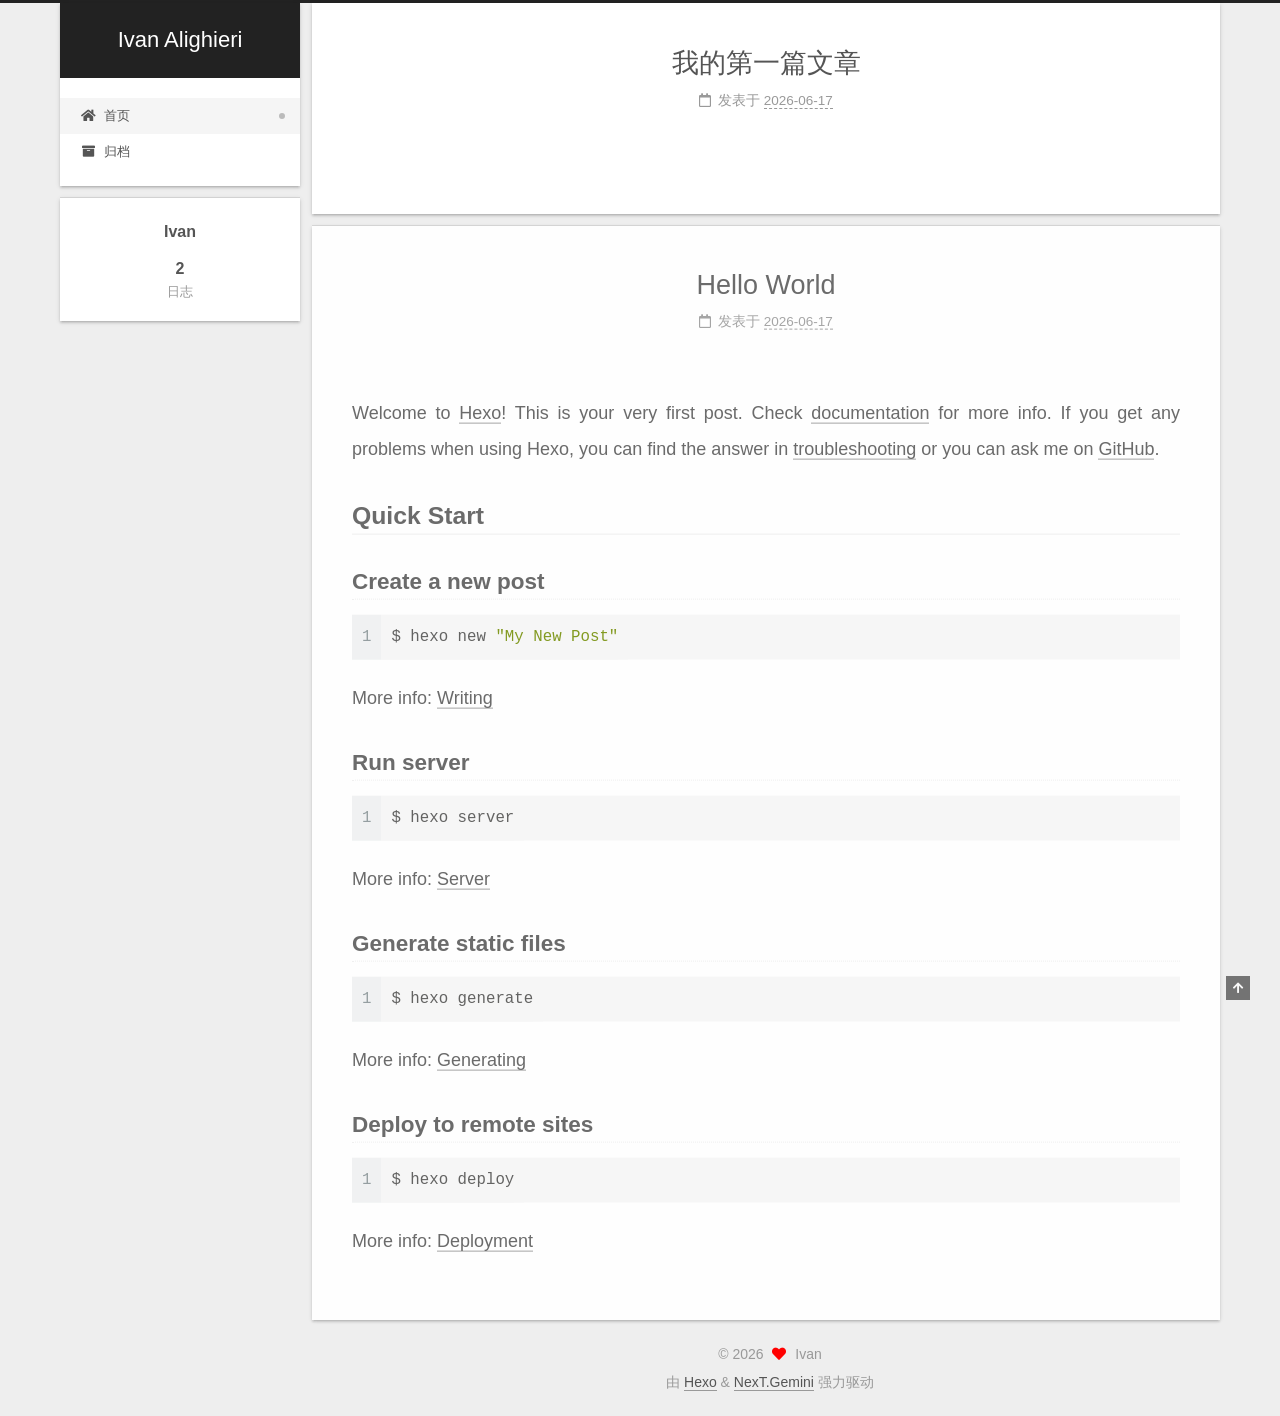
==== index.html @ df22a220 "Site updated: 2026-06-18 10:37:59" ====
<!DOCTYPE html>
<html lang="zh-CN">
<head>
  <meta charset="UTF-8">
<meta name="viewport" content="width=device-width, initial-scale=1, maximum-scale=2">
<meta name="theme-color" content="#222">
<meta name="generator" content="Hexo 7.3.0">
  <link rel="apple-touch-icon" sizes="180x180" href="/images/apple-touch-icon-next.png">
  <link rel="icon" type="image/png" sizes="32x32" href="/images/favicon-32x32-next.png">
  <link rel="icon" type="image/png" sizes="16x16" href="/images/favicon-16x16-next.png">
  <link rel="mask-icon" href="/images/logo.svg" color="#222">

<link rel="stylesheet" href="/css/main.css">


<link rel="stylesheet" href="/lib/font-awesome/css/all.min.css">

<script id="hexo-configurations">
    var NexT = window.NexT || {};
    var CONFIG = {"hostname":"example.com","root":"/","scheme":"Gemini","version":"7.8.0","exturl":false,"sidebar":{"position":"left","display":"post","padding":18,"offset":12,"onmobile":false},"copycode":{"enable":false,"show_result":false,"style":null},"back2top":{"enable":true,"sidebar":false,"scrollpercent":false},"bookmark":{"enable":false,"color":"#222","save":"auto"},"fancybox":false,"mediumzoom":false,"lazyload":false,"pangu":false,"comments":{"style":"tabs","active":null,"storage":true,"lazyload":false,"nav":null},"algolia":{"hits":{"per_page":10},"labels":{"input_placeholder":"Search for Posts","hits_empty":"We didn't find any results for the search: ${query}","hits_stats":"${hits} results found in ${time} ms"}},"localsearch":{"enable":false,"trigger":"auto","top_n_per_article":1,"unescape":false,"preload":false},"motion":{"enable":true,"async":false,"transition":{"post_block":"fadeIn","post_header":"slideDownIn","post_body":"slideDownIn","coll_header":"slideLeftIn","sidebar":"slideUpIn"}}};
  </script>

  <meta property="og:type" content="website">
<meta property="og:title" content="Ivan Alighieri">
<meta property="og:url" content="http://example.com/index.html">
<meta property="og:site_name" content="Ivan Alighieri">
<meta property="og:locale" content="zh_CN">
<meta property="article:author" content="Ivan">
<meta name="twitter:card" content="summary">

<link rel="canonical" href="http://example.com/">


<script id="page-configurations">
  // https://hexo.io/docs/variables.html
  CONFIG.page = {
    sidebar: "",
    isHome : true,
    isPost : false,
    lang   : 'zh-CN'
  };
</script>

  <title>Ivan Alighieri</title>
  






  <noscript>
  <style>
  .use-motion .brand,
  .use-motion .menu-item,
  .sidebar-inner,
  .use-motion .post-block,
  .use-motion .pagination,
  .use-motion .comments,
  .use-motion .post-header,
  .use-motion .post-body,
  .use-motion .collection-header { opacity: initial; }

  .use-motion .site-title,
  .use-motion .site-subtitle {
    opacity: initial;
    top: initial;
  }

  .use-motion .logo-line-before i { left: initial; }
  .use-motion .logo-line-after i { right: initial; }
  </style>
</noscript>

</head>

<body itemscope itemtype="http://schema.org/WebPage">
  <div class="container use-motion">
    <div class="headband"></div>

    <header class="header" itemscope itemtype="http://schema.org/WPHeader">
      <div class="header-inner"><div class="site-brand-container">
  <div class="site-nav-toggle">
    <div class="toggle" aria-label="切换导航栏">
      <span class="toggle-line toggle-line-first"></span>
      <span class="toggle-line toggle-line-middle"></span>
      <span class="toggle-line toggle-line-last"></span>
    </div>
  </div>

  <div class="site-meta">

    <a href="/" class="brand" rel="start">
      <span class="logo-line-before"><i></i></span>
      <h1 class="site-title">Ivan Alighieri</h1>
      <span class="logo-line-after"><i></i></span>
    </a>
  </div>

  <div class="site-nav-right">
    <div class="toggle popup-trigger">
    </div>
  </div>
</div>




<nav class="site-nav">
  <ul id="menu" class="main-menu menu">
        <li class="menu-item menu-item-home">

    <a href="/" rel="section"><i class="fa fa-home fa-fw"></i>首页</a>

  </li>
        <li class="menu-item menu-item-archives">

    <a href="/archives/" rel="section"><i class="fa fa-archive fa-fw"></i>归档</a>

  </li>
  </ul>
</nav>




</div>
    </header>

    
  <div class="back-to-top">
    <i class="fa fa-arrow-up"></i>
    <span>0%</span>
  </div>


    <main class="main">
      <div class="main-inner">
        <div class="content-wrap">
          

          <div class="content index posts-expand">
            
      
  
  
  <article itemscope itemtype="http://schema.org/Article" class="post-block" lang="zh-CN">
    <link itemprop="mainEntityOfPage" href="http://example.com/2026/06/17/%E6%88%91%E7%9A%84%E7%AC%AC%E4%B8%80%E7%AF%87%E6%96%87%E7%AB%A0/">

    <span hidden itemprop="author" itemscope itemtype="http://schema.org/Person">
      <meta itemprop="image" content="/images/avatar.gif">
      <meta itemprop="name" content="Ivan">
      <meta itemprop="description" content="">
    </span>

    <span hidden itemprop="publisher" itemscope itemtype="http://schema.org/Organization">
      <meta itemprop="name" content="Ivan Alighieri">
    </span>
      <header class="post-header">
        <h2 class="post-title" itemprop="name headline">
          
            <a href="/2026/06/17/%E6%88%91%E7%9A%84%E7%AC%AC%E4%B8%80%E7%AF%87%E6%96%87%E7%AB%A0/" class="post-title-link" itemprop="url">我的第一篇文章</a>
        </h2>

        <div class="post-meta">
            <span class="post-meta-item">
              <span class="post-meta-item-icon">
                <i class="far fa-calendar"></i>
              </span>
              <span class="post-meta-item-text">发表于</span>

              <time title="创建时间：2026-06-17 11:41:03" itemprop="dateCreated datePublished" datetime="2026-06-17T11:41:03+08:00">2026-06-17</time>
            </span>

          

        </div>
      </header>

    
    
    
    <div class="post-body" itemprop="articleBody">

      
          
      
    </div>

    
    
    
      <footer class="post-footer">
        <div class="post-eof"></div>
      </footer>
  </article>
  
  
  

      
  
  
  <article itemscope itemtype="http://schema.org/Article" class="post-block" lang="zh-CN">
    <link itemprop="mainEntityOfPage" href="http://example.com/2026/06/17/hello-world/">

    <span hidden itemprop="author" itemscope itemtype="http://schema.org/Person">
      <meta itemprop="image" content="/images/avatar.gif">
      <meta itemprop="name" content="Ivan">
      <meta itemprop="description" content="">
    </span>

    <span hidden itemprop="publisher" itemscope itemtype="http://schema.org/Organization">
      <meta itemprop="name" content="Ivan Alighieri">
    </span>
      <header class="post-header">
        <h2 class="post-title" itemprop="name headline">
          
            <a href="/2026/06/17/hello-world/" class="post-title-link" itemprop="url">Hello World</a>
        </h2>

        <div class="post-meta">
            <span class="post-meta-item">
              <span class="post-meta-item-icon">
                <i class="far fa-calendar"></i>
              </span>
              <span class="post-meta-item-text">发表于</span>
              

              <time title="创建时间：2026-06-17 11:32:36 / 修改时间：11:18:34" itemprop="dateCreated datePublished" datetime="2026-06-17T11:32:36+08:00">2026-06-17</time>
            </span>

          

        </div>
      </header>

    
    
    
    <div class="post-body" itemprop="articleBody">

      
          <p>Welcome to <a target="_blank" rel="noopener" href="https://hexo.io/">Hexo</a>! This is your very first post. Check <a target="_blank" rel="noopener" href="https://hexo.io/docs/">documentation</a> for more info. If you get any problems when using Hexo, you can find the answer in <a target="_blank" rel="noopener" href="https://hexo.io/docs/troubleshooting.html">troubleshooting</a> or you can ask me on <a target="_blank" rel="noopener" href="https://github.com/hexojs/hexo/issues">GitHub</a>.</p>
<h2 id="Quick-Start"><a href="#Quick-Start" class="headerlink" title="Quick Start"></a>Quick Start</h2><h3 id="Create-a-new-post"><a href="#Create-a-new-post" class="headerlink" title="Create a new post"></a>Create a new post</h3><figure class="highlight bash"><table><tr><td class="gutter"><pre><span class="line">1</span><br></pre></td><td class="code"><pre><span class="line">$ hexo new <span class="string">&quot;My New Post&quot;</span></span><br></pre></td></tr></table></figure>

<p>More info: <a target="_blank" rel="noopener" href="https://hexo.io/docs/writing.html">Writing</a></p>
<h3 id="Run-server"><a href="#Run-server" class="headerlink" title="Run server"></a>Run server</h3><figure class="highlight bash"><table><tr><td class="gutter"><pre><span class="line">1</span><br></pre></td><td class="code"><pre><span class="line">$ hexo server</span><br></pre></td></tr></table></figure>

<p>More info: <a target="_blank" rel="noopener" href="https://hexo.io/docs/server.html">Server</a></p>
<h3 id="Generate-static-files"><a href="#Generate-static-files" class="headerlink" title="Generate static files"></a>Generate static files</h3><figure class="highlight bash"><table><tr><td class="gutter"><pre><span class="line">1</span><br></pre></td><td class="code"><pre><span class="line">$ hexo generate</span><br></pre></td></tr></table></figure>

<p>More info: <a target="_blank" rel="noopener" href="https://hexo.io/docs/generating.html">Generating</a></p>
<h3 id="Deploy-to-remote-sites"><a href="#Deploy-to-remote-sites" class="headerlink" title="Deploy to remote sites"></a>Deploy to remote sites</h3><figure class="highlight bash"><table><tr><td class="gutter"><pre><span class="line">1</span><br></pre></td><td class="code"><pre><span class="line">$ hexo deploy</span><br></pre></td></tr></table></figure>

<p>More info: <a target="_blank" rel="noopener" href="https://hexo.io/docs/one-command-deployment.html">Deployment</a></p>

      
    </div>

    
    
    
      <footer class="post-footer">
        <div class="post-eof"></div>
      </footer>
  </article>
  
  
  


  



          </div>
          

<script>
  window.addEventListener('tabs:register', () => {
    let { activeClass } = CONFIG.comments;
    if (CONFIG.comments.storage) {
      activeClass = localStorage.getItem('comments_active') || activeClass;
    }
    if (activeClass) {
      let activeTab = document.querySelector(`a[href="#comment-${activeClass}"]`);
      if (activeTab) {
        activeTab.click();
      }
    }
  });
  if (CONFIG.comments.storage) {
    window.addEventListener('tabs:click', event => {
      if (!event.target.matches('.tabs-comment .tab-content .tab-pane')) return;
      let commentClass = event.target.classList[1];
      localStorage.setItem('comments_active', commentClass);
    });
  }
</script>

        </div>
          
  
  <div class="toggle sidebar-toggle">
    <span class="toggle-line toggle-line-first"></span>
    <span class="toggle-line toggle-line-middle"></span>
    <span class="toggle-line toggle-line-last"></span>
  </div>

  <aside class="sidebar">
    <div class="sidebar-inner">

      <ul class="sidebar-nav motion-element">
        <li class="sidebar-nav-toc">
          文章目录
        </li>
        <li class="sidebar-nav-overview">
          站点概览
        </li>
      </ul>

      <!--noindex-->
      <div class="post-toc-wrap sidebar-panel">
      </div>
      <!--/noindex-->

      <div class="site-overview-wrap sidebar-panel">
        <div class="site-author motion-element" itemprop="author" itemscope itemtype="http://schema.org/Person">
  <p class="site-author-name" itemprop="name">Ivan</p>
  <div class="site-description" itemprop="description"></div>
</div>
<div class="site-state-wrap motion-element">
  <nav class="site-state">
      <div class="site-state-item site-state-posts">
          <a href="/archives/">
        
          <span class="site-state-item-count">2</span>
          <span class="site-state-item-name">日志</span>
        </a>
      </div>
  </nav>
</div>



      </div>

    </div>
  </aside>
  <div id="sidebar-dimmer"></div>


      </div>
    </main>

    <footer class="footer">
      <div class="footer-inner">
        

        

<div class="copyright">
  
  &copy; 
  <span itemprop="copyrightYear">2026</span>
  <span class="with-love">
    <i class="fa fa-heart"></i>
  </span>
  <span class="author" itemprop="copyrightHolder">Ivan</span>
</div>
  <div class="powered-by">由 <a href="https://hexo.io/" class="theme-link" rel="noopener" target="_blank">Hexo</a> & <a href="https://theme-next.org/" class="theme-link" rel="noopener" target="_blank">NexT.Gemini</a> 强力驱动
  </div>

        








      </div>
    </footer>
  </div>

  
  <script src="/lib/anime.min.js"></script>
  <script src="/lib/velocity/velocity.min.js"></script>
  <script src="/lib/velocity/velocity.ui.min.js"></script>

<script src="/js/utils.js"></script>

<script src="/js/motion.js"></script>


<script src="/js/schemes/pisces.js"></script>


<script src="/js/next-boot.js"></script>




  















  

  

</body>
</html>
---- css/main.css ----
:root {
  --body-bg-color: #eee;
  --content-bg-color: #fff;
  --card-bg-color: #f5f5f5;
  --text-color: #555;
  --blockquote-color: #666;
  --link-color: #555;
  --link-hover-color: #222;
  --brand-color: #fff;
  --brand-hover-color: #fff;
  --table-row-odd-bg-color: #f9f9f9;
  --table-row-hover-bg-color: #f5f5f5;
  --menu-item-bg-color: #f5f5f5;
  --btn-default-bg: #fff;
  --btn-default-color: #555;
  --btn-default-border-color: #555;
  --btn-default-hover-bg: #222;
  --btn-default-hover-color: #fff;
  --btn-default-hover-border-color: #222;
}
html {
  line-height: 1.15; /* 1 */
  -webkit-text-size-adjust: 100%; /* 2 */
}
body {
  margin: 0;
}
main {
  display: block;
}
h1 {
  font-size: 2em;
  margin: 0.67em 0;
}
hr {
  box-sizing: content-box; /* 1 */
  height: 0; /* 1 */
  overflow: visible; /* 2 */
}
pre {
  font-family: monospace, monospace; /* 1 */
  font-size: 1em; /* 2 */
}
a {
  background: transparent;
}
abbr[title] {
  border-bottom: none; /* 1 */
  text-decoration: underline; /* 2 */
  text-decoration: underline dotted; /* 2 */
}
b,
strong {
  font-weight: bolder;
}
code,
kbd,
samp {
  font-family: monospace, monospace; /* 1 */
  font-size: 1em; /* 2 */
}
small {
  font-size: 80%;
}
sub,
sup {
  font-size: 75%;
  line-height: 0;
  position: relative;
  vertical-align: baseline;
}
sub {
  bottom: -0.25em;
}
sup {
  top: -0.5em;
}
img {
  border-style: none;
}
button,
input,
optgroup,
select,
textarea {
  font-family: inherit; /* 1 */
  font-size: 100%; /* 1 */
  line-height: 1.15; /* 1 */
  margin: 0; /* 2 */
}
button,
input {
/* 1 */
  overflow: visible;
}
button,
select {
/* 1 */
  text-transform: none;
}
button,
[type='button'],
[type='reset'],
[type='submit'] {
  -webkit-appearance: button;
}
button::-moz-focus-inner,
[type='button']::-moz-focus-inner,
[type='reset']::-moz-focus-inner,
[type='submit']::-moz-focus-inner {
  border-style: none;
  padding: 0;
}
button:-moz-focusring,
[type='button']:-moz-focusring,
[type='reset']:-moz-focusring,
[type='submit']:-moz-focusring {
  outline: 1px dotted ButtonText;
}
fieldset {
  padding: 0.35em 0.75em 0.625em;
}
legend {
  box-sizing: border-box; /* 1 */
  color: inherit; /* 2 */
  display: table; /* 1 */
  max-width: 100%; /* 1 */
  padding: 0; /* 3 */
  white-space: normal; /* 1 */
}
progress {
  vertical-align: baseline;
}
textarea {
  overflow: auto;
}
[type='checkbox'],
[type='radio'] {
  box-sizing: border-box; /* 1 */
  padding: 0; /* 2 */
}
[type='number']::-webkit-inner-spin-button,
[type='number']::-webkit-outer-spin-button {
  height: auto;
}
[type='search'] {
  outline-offset: -2px; /* 2 */
  -webkit-appearance: textfield; /* 1 */
}
[type='search']::-webkit-search-decoration {
  -webkit-appearance: none;
}
::-webkit-file-upload-button {
  font: inherit; /* 2 */
  -webkit-appearance: button; /* 1 */
}
details {
  display: block;
}
summary {
  display: list-item;
}
template {
  display: none;
}
[hidden] {
  display: none;
}
::selection {
  background: #262a30;
  color: #eee;
}
html,
body {
  height: 100%;
}
body {
  background: var(--body-bg-color);
  color: var(--text-color);
  font-family: 'Lato', "PingFang SC", "Microsoft YaHei", sans-serif;
  font-size: 1em;
  line-height: 2;
}
@media (max-width: 991px) {
  body {
    padding-left: 0 !important;
    padding-right: 0 !important;
  }
}
h1,
h2,
h3,
h4,
h5,
h6 {
  font-family: 'Lato', "PingFang SC", "Microsoft YaHei", sans-serif;
  font-weight: bold;
  line-height: 1.5;
  margin: 20px 0 15px;
}
h1 {
  font-size: 1.5em;
}
h2 {
  font-size: 1.375em;
}
h3 {
  font-size: 1.25em;
}
h4 {
  font-size: 1.125em;
}
h5 {
  font-size: 1em;
}
h6 {
  font-size: 0.875em;
}
p {
  margin: 0 0 20px 0;
}
a,
span.exturl {
  border-bottom: 1px solid #999;
  color: var(--link-color);
  outline: 0;
  text-decoration: none;
  overflow-wrap: break-word;
  word-wrap: break-word;
  cursor: pointer;
}
a:hover,
span.exturl:hover {
  border-bottom-color: var(--link-hover-color);
  color: var(--link-hover-color);
}
iframe,
img,
video {
  display: block;
  margin-left: auto;
  margin-right: auto;
  max-width: 100%;
}
hr {
  background-image: repeating-linear-gradient(-45deg, #ddd, #ddd 4px, transparent 4px, transparent 8px);
  border: 0;
  height: 3px;
  margin: 40px 0;
}
blockquote {
  border-left: 4px solid #ddd;
  color: var(--blockquote-color);
  margin: 0;
  padding: 0 15px;
}
blockquote cite::before {
  content: '-';
  padding: 0 5px;
}
dt {
  font-weight: bold;
}
dd {
  margin: 0;
  padding: 0;
}
kbd {
  background-color: #f5f5f5;
  background-image: linear-gradient(#eee, #fff, #eee);
  border: 1px solid #ccc;
  border-radius: 0.2em;
  box-shadow: 0.1em 0.1em 0.2em rgba(0,0,0,0.1);
  color: #555;
  font-family: inherit;
  padding: 0.1em 0.3em;
  white-space: nowrap;
}
.table-container {
  overflow: auto;
}
table {
  border-collapse: collapse;
  border-spacing: 0;
  font-size: 0.875em;
  margin: 0 0 20px 0;
  width: 100%;
}
tbody tr:nth-of-type(odd) {
  background: var(--table-row-odd-bg-color);
}
tbody tr:hover {
  background: var(--table-row-hover-bg-color);
}
caption,
th,
td {
  font-weight: normal;
  padding: 8px;
  vertical-align: middle;
}
th,
td {
  border: 1px solid #ddd;
  border-bottom: 3px solid #ddd;
}
th {
  font-weight: 700;
  padding-bottom: 10px;
}
td {
  border-bottom-width: 1px;
}
.btn {
  background: var(--btn-default-bg);
  border: 2px solid var(--btn-default-border-color);
  border-radius: 2px;
  color: var(--btn-default-color);
  display: inline-block;
  font-size: 0.875em;
  line-height: 2;
  padding: 0 20px;
  text-decoration: none;
  transition-property: background-color;
  transition-delay: 0s;
  transition-duration: 0.2s;
  transition-timing-function: ease-in-out;
}
.btn:hover {
  background: var(--btn-default-hover-bg);
  border-color: var(--btn-default-hover-border-color);
  color: var(--btn-default-hover-color);
}
.btn + .btn {
  margin: 0 0 8px 8px;
}
.btn .fa-fw {
  text-align: left;
  width: 1.285714285714286em;
}
.toggle {
  line-height: 0;
}
.toggle .toggle-line {
  background: #fff;
  display: inline-block;
  height: 2px;
  left: 0;
  position: relative;
  top: 0;
  transition: all 0.4s;
  vertical-align: top;
  width: 100%;
}
.toggle .toggle-line:not(:first-child) {
  margin-top: 3px;
}
.toggle.toggle-arrow .toggle-line-first {
  left: 50%;
  top: 2px;
  transform: rotate(45deg);
  width: 50%;
}
.toggle.toggle-arrow .toggle-line-middle {
  left: 2px;
  width: 90%;
}
.toggle.toggle-arrow .toggle-line-last {
  left: 50%;
  top: -2px;
  transform: rotate(-45deg);
  width: 50%;
}
.toggle.toggle-close .toggle-line-first {
  transform: rotate(-45deg);
  top: 5px;
}
.toggle.toggle-close .toggle-line-middle {
  opacity: 0;
}
.toggle.toggle-close .toggle-line-last {
  transform: rotate(45deg);
  top: -5px;
}
.highlight,
pre {
  background: #f7f7f7;
  color: #4d4d4c;
  line-height: 1.6;
  margin: 0 auto 20px;
}
pre,
code {
  font-family: consolas, Menlo, monospace, "PingFang SC", "Microsoft YaHei";
}
code {
  background: #eee;
  border-radius: 3px;
  color: #555;
  padding: 2px 4px;
  overflow-wrap: break-word;
  word-wrap: break-word;
}
.highlight *::selection {
  background: #d6d6d6;
}
.highlight pre {
  border: 0;
  margin: 0;
  padding: 10px 0;
}
.highlight table {
  border: 0;
  margin: 0;
  width: auto;
}
.highlight td {
  border: 0;
  padding: 0;
}
.highlight figcaption {
  background: #eff2f3;
  color: #4d4d4c;
  display: flex;
  font-size: 0.875em;
  justify-content: space-between;
  line-height: 1.2;
  padding: 0.5em;
}
.highlight figcaption a {
  color: #4d4d4c;
}
.highlight figcaption a:hover {
  border-bottom-color: #4d4d4c;
}
.highlight .gutter {
  -moz-user-select: none;
  -ms-user-select: none;
  -webkit-user-select: none;
  user-select: none;
}
.highlight .gutter pre {
  background: #eff2f3;
  color: #869194;
  padding-left: 10px;
  padding-right: 10px;
  text-align: right;
}
.highlight .code pre {
  background: #f7f7f7;
  padding-left: 10px;
  width: 100%;
}
.gist table {
  width: auto;
}
.gist table td {
  border: 0;
}
pre {
  overflow: auto;
  padding: 10px;
}
pre code {
  background: none;
  color: #4d4d4c;
  font-size: 0.875em;
  padding: 0;
  text-shadow: none;
}
pre .deletion {
  background: #fdd;
}
pre .addition {
  background: #dfd;
}
pre .meta {
  color: #eab700;
  -moz-user-select: none;
  -ms-user-select: none;
  -webkit-user-select: none;
  user-select: none;
}
pre .comment {
  color: #8e908c;
}
pre .variable,
pre .attribute,
pre .tag,
pre .name,
pre .regexp,
pre .ruby .constant,
pre .xml .tag .title,
pre .xml .pi,
pre .xml .doctype,
pre .html .doctype,
pre .css .id,
pre .css .class,
pre .css .pseudo {
  color: #c82829;
}
pre .number,
pre .preprocessor,
pre .built_in,
pre .builtin-name,
pre .literal,
pre .params,
pre .constant,
pre .command {
  color: #f5871f;
}
pre .ruby .class .title,
pre .css .rules .attribute,
pre .string,
pre .symbol,
pre .value,
pre .inheritance,
pre .header,
pre .ruby .symbol,
pre .xml .cdata,
pre .special,
pre .formula {
  color: #718c00;
}
pre .title,
pre .css .hexcolor {
  color: #3e999f;
}
pre .function,
pre .python .decorator,
pre .python .title,
pre .ruby .function .title,
pre .ruby .title .keyword,
pre .perl .sub,
pre .javascript .title,
pre .coffeescript .title {
  color: #4271ae;
}
pre .keyword,
pre .javascript .function {
  color: #8959a8;
}
.blockquote-center {
  border-left: none;
  margin: 40px 0;
  padding: 0;
  position: relative;
  text-align: center;
}
.blockquote-center .fa {
  display: block;
  opacity: 0.6;
  position: absolute;
  width: 100%;
}
.blockquote-center .fa-quote-left {
  border-top: 1px solid #ccc;
  text-align: left;
  top: -20px;
}
.blockquote-center .fa-quote-right {
  border-bottom: 1px solid #ccc;
  text-align: right;
  bottom: -20px;
}
.blockquote-center p,
.blockquote-center div {
  text-align: center;
}
.post-body .group-picture img {
  margin: 0 auto;
  padding: 0 3px;
}
.group-picture-row {
  margin-bottom: 6px;
  overflow: hidden;
}
.group-picture-column {
  float: left;
  margin-bottom: 10px;
}
.post-body .label {
  color: #555;
  display: inline;
  padding: 0 2px;
}
.post-body .label.default {
  background: #f0f0f0;
}
.post-body .label.primary {
  background: #efe6f7;
}
.post-body .label.info {
  background: #e5f2f8;
}
.post-body .label.success {
  background: #e7f4e9;
}
.post-body .label.warning {
  background: #fcf6e1;
}
.post-body .label.danger {
  background: #fae8eb;
}
.post-body .tabs {
  margin-bottom: 20px;
}
.post-body .tabs,
.tabs-comment {
  display: block;
  padding-top: 10px;
  position: relative;
}
.post-body .tabs ul.nav-tabs,
.tabs-comment ul.nav-tabs {
  display: flex;
  flex-wrap: wrap;
  margin: 0;
  margin-bottom: -1px;
  padding: 0;
}
@media (max-width: 413px) {
  .post-body .tabs ul.nav-tabs,
  .tabs-comment ul.nav-tabs {
    display: block;
    margin-bottom: 5px;
  }
}
.post-body .tabs ul.nav-tabs li.tab,
.tabs-comment ul.nav-tabs li.tab {
  border-bottom: 1px solid #ddd;
  border-left: 1px solid transparent;
  border-right: 1px solid transparent;
  border-top: 3px solid transparent;
  flex-grow: 1;
  list-style-type: none;
  border-radius: 0 0 0 0;
}
@media (max-width: 413px) {
  .post-body .tabs ul.nav-tabs li.tab,
  .tabs-comment ul.nav-tabs li.tab {
    border-bottom: 1px solid transparent;
    border-left: 3px solid transparent;
    border-right: 1px solid transparent;
    border-top: 1px solid transparent;
  }
}
@media (max-width: 413px) {
  .post-body .tabs ul.nav-tabs li.tab,
  .tabs-comment ul.nav-tabs li.tab {
    border-radius: 0;
  }
}
.post-body .tabs ul.nav-tabs li.tab a,
.tabs-comment ul.nav-tabs li.tab a {
  border-bottom: initial;
  display: block;
  line-height: 1.8;
  outline: 0;
  padding: 0.25em 0.75em;
  text-align: center;
  transition-delay: 0s;
  transition-duration: 0.2s;
  transition-timing-function: ease-out;
}
.post-body .tabs ul.nav-tabs li.tab a i,
.tabs-comment ul.nav-tabs li.tab a i {
  width: 1.285714285714286em;
}
.post-body .tabs ul.nav-tabs li.tab.active,
.tabs-comment ul.nav-tabs li.tab.active {
  border-bottom: 1px solid transparent;
  border-left: 1px solid #ddd;
  border-right: 1px solid #ddd;
  border-top: 3px solid #fc6423;
}
@media (max-width: 413px) {
  .post-body .tabs ul.nav-tabs li.tab.active,
  .tabs-comment ul.nav-tabs li.tab.active {
    border-bottom: 1px solid #ddd;
    border-left: 3px solid #fc6423;
    border-right: 1px solid #ddd;
    border-top: 1px solid #ddd;
  }
}
.post-body .tabs ul.nav-tabs li.tab.active a,
.tabs-comment ul.nav-tabs li.tab.active a {
  color: var(--link-color);
  cursor: default;
}
.post-body .tabs .tab-content .tab-pane,
.tabs-comment .tab-content .tab-pane {
  border: 1px solid #ddd;
  border-top: 0;
  padding: 20px 20px 0 20px;
  border-radius: 0;
}
.post-body .tabs .tab-content .tab-pane:not(.active),
.tabs-comment .tab-content .tab-pane:not(.active) {
  display: none;
}
.post-body .tabs .tab-content .tab-pane.active,
.tabs-comment .tab-content .tab-pane.active {
  display: block;
}
.post-body .tabs .tab-content .tab-pane.active:nth-of-type(1),
.tabs-comment .tab-content .tab-pane.active:nth-of-type(1) {
  border-radius: 0 0 0 0;
}
@media (max-width: 413px) {
  .post-body .tabs .tab-content .tab-pane.active:nth-of-type(1),
  .tabs-comment .tab-content .tab-pane.active:nth-of-type(1) {
    border-radius: 0;
  }
}
.post-body .note {
  border-radius: 3px;
  margin-bottom: 20px;
  padding: 1em;
  position: relative;
  border: 1px solid #eee;
  border-left-width: 5px;
}
.post-body .note h2,
.post-body .note h3,
.post-body .note h4,
.post-body .note h5,
.post-body .note h6 {
  margin-top: 0;
  border-bottom: initial;
  margin-bottom: 0;
  padding-top: 0;
}
.post-body .note p:first-child,
.post-body .note ul:first-child,
.post-body .note ol:first-child,
.post-body .note table:first-child,
.post-body .note pre:first-child,
.post-body .note blockquote:first-child,
.post-body .note img:first-child {
  margin-top: 0;
}
.post-body .note p:last-child,
.post-body .note ul:last-child,
.post-body .note ol:last-child,
.post-body .note table:last-child,
.post-body .note pre:last-child,
.post-body .note blockquote:last-child,
.post-body .note img:last-child {
  margin-bottom: 0;
}
.post-body .note.default {
  border-left-color: #777;
}
.post-body .note.default h2,
.post-body .note.default h3,
.post-body .note.default h4,
.post-body .note.default h5,
.post-body .note.default h6 {
  color: #777;
}
.post-body .note.primary {
  border-left-color: #6f42c1;
}
.post-body .note.primary h2,
.post-body .note.primary h3,
.post-body .note.primary h4,
.post-body .note.primary h5,
.post-body .note.primary h6 {
  color: #6f42c1;
}
.post-body .note.info {
  border-left-color: #428bca;
}
.post-body .note.info h2,
.post-body .note.info h3,
.post-body .note.info h4,
.post-body .note.info h5,
.post-body .note.info h6 {
  color: #428bca;
}
.post-body .note.success {
  border-left-color: #5cb85c;
}
.post-body .note.success h2,
.post-body .note.success h3,
.post-body .note.success h4,
.post-body .note.success h5,
.post-body .note.success h6 {
  color: #5cb85c;
}
.post-body .note.warning {
  border-left-color: #f0ad4e;
}
.post-body .note.warning h2,
.post-body .note.warning h3,
.post-body .note.warning h4,
.post-body .note.warning h5,
.post-body .note.warning h6 {
  color: #f0ad4e;
}
.post-body .note.danger {
  border-left-color: #d9534f;
}
.post-body .note.danger h2,
.post-body .note.danger h3,
.post-body .note.danger h4,
.post-body .note.danger h5,
.post-body .note.danger h6 {
  color: #d9534f;
}
.pagination .prev,
.pagination .next,
.pagination .page-number,
.pagination .space {
  display: inline-block;
  margin: 0 10px;
  padding: 0 11px;
  position: relative;
  top: -1px;
}
@media (max-width: 767px) {
  .pagination .prev,
  .pagination .next,
  .pagination .page-number,
  .pagination .space {
    margin: 0 5px;
  }
}
.pagination {
  border-top: 1px solid #eee;
  margin: 120px 0 0;
  text-align: center;
}
.pagination .prev,
.pagination .next,
.pagination .page-number {
  border-bottom: 0;
  border-top: 1px solid #eee;
  transition-property: border-color;
  transition-delay: 0s;
  transition-duration: 0.2s;
  transition-timing-function: ease-in-out;
}
.pagination .prev:hover,
.pagination .next:hover,
.pagination .page-number:hover {
  border-top-color: #222;
}
.pagination .space {
  margin: 0;
  padding: 0;
}
.pagination .prev {
  margin-left: 0;
}
.pagination .next {
  margin-right: 0;
}
.pagination .page-number.current {
  background: #ccc;
  border-top-color: #ccc;
  color: #fff;
}
@media (max-width: 767px) {
  .pagination {
    border-top: none;
  }
  .pagination .prev,
  .pagination .next,
  .pagination .page-number {
    border-bottom: 1px solid #eee;
    border-top: 0;
    margin-bottom: 10px;
    padding: 0 10px;
  }
  .pagination .prev:hover,
  .pagination .next:hover,
  .pagination .page-number:hover {
    border-bottom-color: #222;
  }
}
.comments {
  margin-top: 60px;
  overflow: hidden;
}
.comment-button-group {
  display: flex;
  flex-wrap: wrap-reverse;
  justify-content: center;
  margin: 1em 0;
}
.comment-button-group .comment-button {
  margin: 0.1em 0.2em;
}
.comment-button-group .comment-button.active {
  background: var(--btn-default-hover-bg);
  border-color: var(--btn-default-hover-border-color);
  color: var(--btn-default-hover-color);
}
.comment-position {
  display: none;
}
.comment-position.active {
  display: block;
}
.tabs-comment {
  background: var(--content-bg-color);
  margin-top: 4em;
  padding-top: 0;
}
.tabs-comment .comments {
  border: 0;
  box-shadow: none;
  margin-top: 0;
  padding-top: 0;
}
.container {
  min-height: 100%;
  position: relative;
}
.main-inner {
  margin: 0 auto;
  width: calc(100% - 20px);
}
@media (min-width: 1200px) {
  .main-inner {
    width: 1160px;
  }
}
@media (min-width: 1600px) {
  .main-inner {
    width: 73%;
  }
}
@media (max-width: 767px) {
  .content-wrap {
    padding: 0 20px;
  }
}
.header {
  background: transparent;
}
.header-inner {
  margin: 0 auto;
  width: calc(100% - 20px);
}
@media (min-width: 1200px) {
  .header-inner {
    width: 1160px;
  }
}
@media (min-width: 1600px) {
  .header-inner {
    width: 73%;
  }
}
.site-brand-container {
  display: flex;
  flex-shrink: 0;
  padding: 0 10px;
}
.headband {
  background: #222;
  height: 3px;
}
.site-meta {
  flex-grow: 1;
  text-align: center;
}
@media (max-width: 767px) {
  .site-meta {
    text-align: center;
  }
}
.brand {
  border-bottom: none;
  color: var(--brand-color);
  display: inline-block;
  line-height: 1.375em;
  padding: 0 40px;
  position: relative;
}
.brand:hover {
  color: var(--brand-hover-color);
}
.site-title {
  font-family: 'Lato', "PingFang SC", "Microsoft YaHei", sans-serif;
  font-size: 1.375em;
  font-weight: normal;
  margin: 0;
}
.site-subtitle {
  color: #ddd;
  font-size: 0.8125em;
  margin: 10px 0;
}
.use-motion .brand {
  opacity: 0;
}
.use-motion .site-title,
.use-motion .site-subtitle,
.use-motion .custom-logo-image {
  opacity: 0;
  position: relative;
  top: -10px;
}
.site-nav-toggle,
.site-nav-right {
  display: none;
}
@media (max-width: 767px) {
  .site-nav-toggle,
  .site-nav-right {
    display: flex;
    flex-direction: column;
    justify-content: center;
  }
}
.site-nav-toggle .toggle,
.site-nav-right .toggle {
  color: var(--text-color);
  padding: 10px;
  width: 22px;
}
.site-nav-toggle .toggle .toggle-line,
.site-nav-right .toggle .toggle-line {
  background: var(--text-color);
  border-radius: 1px;
}
.site-nav {
  display: block;
}
@media (max-width: 767px) {
  .site-nav {
    clear: both;
    display: none;
  }
}
.site-nav.site-nav-on {
  display: block;
}
.menu {
  margin-top: 20px;
  padding-left: 0;
  text-align: center;
}
.menu-item {
  display: inline-block;
  list-style: none;
  margin: 0 10px;
}
@media (max-width: 767px) {
  .menu-item {
    display: block;
    margin-top: 10px;
  }
  .menu-item.menu-item-search {
    display: none;
  }
}
.menu-item a,
.menu-item span.exturl {
  border-bottom: 0;
  display: block;
  font-size: 0.8125em;
  transition-property: border-color;
  transition-delay: 0s;
  transition-duration: 0.2s;
  transition-timing-function: ease-in-out;
}
@media (hover: none) {
  .menu-item a:hover,
  .menu-item span.exturl:hover {
    border-bottom-color: transparent !important;
  }
}
.menu-item .fa,
.menu-item .fab,
.menu-item .far,
.menu-item .fas {
  margin-right: 8px;
}
.menu-item .badge {
  display: inline-block;
  font-weight: bold;
  line-height: 1;
  margin-left: 0.35em;
  margin-top: 0.35em;
  text-align: center;
  white-space: nowrap;
}
@media (max-width: 767px) {
  .menu-item .badge {
    float: right;
    margin-left: 0;
  }
}
.menu-item-active a,
.menu .menu-item a:hover,
.menu .menu-item span.exturl:hover {
  background: var(--menu-item-bg-color);
}
.use-motion .menu-item {
  opacity: 0;
}
.sidebar {
  background: #222;
  bottom: 0;
  box-shadow: inset 0 2px 6px #000;
  position: fixed;
  top: 0;
}
@media (max-width: 991px) {
  .sidebar {
    display: none;
  }
}
.sidebar-inner {
  color: #999;
  padding: 18px 10px;
  text-align: center;
}
.cc-license {
  margin-top: 10px;
  text-align: center;
}
.cc-license .cc-opacity {
  border-bottom: none;
  opacity: 0.7;
}
.cc-license .cc-opacity:hover {
  opacity: 0.9;
}
.cc-license img {
  display: inline-block;
}
.site-author-image {
  border: 1px solid #eee;
  display: block;
  margin: 0 auto;
  max-width: 120px;
  padding: 2px;
}
.site-author-name {
  color: var(--text-color);
  font-weight: 600;
  margin: 0;
  text-align: center;
}
.site-description {
  color: #999;
  font-size: 0.8125em;
  margin-top: 0;
  text-align: center;
}
.links-of-author {
  margin-top: 15px;
}
.links-of-author a,
.links-of-author span.exturl {
  border-bottom-color: #555;
  display: inline-block;
  font-size: 0.8125em;
  margin-bottom: 10px;
  margin-right: 10px;
  vertical-align: middle;
}
.links-of-author a::before,
.links-of-author span.exturl::before {
  background: #79832e;
  border-radius: 50%;
  content: ' ';
  display: inline-block;
  height: 4px;
  margin-right: 3px;
  vertical-align: middle;
  width: 4px;
}
.sidebar-button {
  margin-top: 15px;
}
.sidebar-button a {
  border: 1px solid #fc6423;
  border-radius: 4px;
  color: #fc6423;
  display: inline-block;
  padding: 0 15px;
}
.sidebar-button a .fa,
.sidebar-button a .fab,
.sidebar-button a .far,
.sidebar-button a .fas {
  margin-right: 5px;
}
.sidebar-button a:hover {
  background: #fc6423;
  border: 1px solid #fc6423;
  color: #fff;
}
.sidebar-button a:hover .fa,
.sidebar-button a:hover .fab,
.sidebar-button a:hover .far,
.sidebar-button a:hover .fas {
  color: #fff;
}
.links-of-blogroll {
  font-size: 0.8125em;
  margin-top: 10px;
}
.links-of-blogroll-title {
  font-size: 0.875em;
  font-weight: 600;
  margin-top: 0;
}
.links-of-blogroll-list {
  list-style: none;
  margin: 0;
  padding: 0;
}
#sidebar-dimmer {
  display: none;
}
@media (max-width: 767px) {
  #sidebar-dimmer {
    background: #000;
    display: block;
    height: 100%;
    left: 100%;
    opacity: 0;
    position: fixed;
    top: 0;
    width: 100%;
    z-index: 1100;
  }
  .sidebar-active + #sidebar-dimmer {
    opacity: 0.7;
    transform: translateX(-100%);
    transition: opacity 0.5s;
  }
}
.sidebar-nav {
  margin: 0;
  padding-bottom: 20px;
  padding-left: 0;
}
.sidebar-nav li {
  border-bottom: 1px solid transparent;
  color: var(--text-color);
  cursor: pointer;
  display: inline-block;
  font-size: 0.875em;
}
.sidebar-nav li.sidebar-nav-overview {
  margin-left: 10px;
}
.sidebar-nav li:hover {
  color: #fc6423;
}
.sidebar-nav .sidebar-nav-active {
  border-bottom-color: #fc6423;
  color: #fc6423;
}
.sidebar-nav .sidebar-nav-active:hover {
  color: #fc6423;
}
.sidebar-panel {
  display: none;
  overflow-x: hidden;
  overflow-y: auto;
}
.sidebar-panel-active {
  display: block;
}
.sidebar-toggle {
  background: #222;
  bottom: 45px;
  cursor: pointer;
  height: 14px;
  left: 30px;
  padding: 5px;
  position: fixed;
  width: 14px;
  z-index: 1300;
}
@media (max-width: 991px) {
  .sidebar-toggle {
    left: 20px;
    opacity: 0.8;
    display: none;
  }
}
.sidebar-toggle:hover .toggle-line {
  background: #fc6423;
}
.post-toc {
  font-size: 0.875em;
}
.post-toc ol {
  list-style: none;
  margin: 0;
  padding: 0 2px 5px 10px;
  text-align: left;
}
.post-toc ol > ol {
  padding-left: 0;
}
.post-toc ol a {
  transition-property: all;
  transition-delay: 0s;
  transition-duration: 0.2s;
  transition-timing-function: ease-in-out;
}
.post-toc .nav-item {
  line-height: 1.8;
  overflow: hidden;
  text-overflow: ellipsis;
  white-space: nowrap;
}
.post-toc .nav .nav-child {
  display: none;
}
.post-toc .nav .active > .nav-child {
  display: block;
}
.post-toc .nav .active-current > .nav-child {
  display: block;
}
.post-toc .nav .active-current > .nav-child > .nav-item {
  display: block;
}
.post-toc .nav .active > a {
  border-bottom-color: #fc6423;
  color: #fc6423;
}
.post-toc .nav .active-current > a {
  color: #fc6423;
}
.post-toc .nav .active-current > a:hover {
  color: #fc6423;
}
.site-state {
  display: flex;
  justify-content: center;
  line-height: 1.4;
  margin-top: 10px;
  overflow: hidden;
  text-align: center;
  white-space: nowrap;
}
.site-state-item {
  padding: 0 15px;
}
.site-state-item:not(:first-child) {
  border-left: 1px solid #eee;
}
.site-state-item a {
  border-bottom: none;
}
.site-state-item-count {
  display: block;
  font-size: 1em;
  font-weight: 600;
  text-align: center;
}
.site-state-item-name {
  color: #999;
  font-size: 0.8125em;
}
.footer {
  color: #999;
  font-size: 0.875em;
  padding: 20px 0;
}
.footer.footer-fixed {
  bottom: 0;
  left: 0;
  position: absolute;
  right: 0;
}
.footer-inner {
  box-sizing: border-box;
  margin: 0 auto;
  text-align: center;
  width: calc(100% - 20px);
}
@media (min-width: 1200px) {
  .footer-inner {
    width: 1160px;
  }
}
@media (min-width: 1600px) {
  .footer-inner {
    width: 73%;
  }
}
.languages {
  display: inline-block;
  font-size: 1.125em;
  position: relative;
}
.languages .lang-select-label span {
  margin: 0 0.5em;
}
.languages .lang-select {
  height: 100%;
  left: 0;
  opacity: 0;
  position: absolute;
  top: 0;
  width: 100%;
}
.with-love {
  color: #ff0000;
  display: inline-block;
  margin: 0 5px;
}
.powered-by,
.theme-info {
  display: inline-block;
}
@-moz-keyframes iconAnimate {
  0%, 100% {
    transform: scale(1);
  }
  10%, 30% {
    transform: scale(0.9);
  }
  20%, 40%, 60%, 80% {
    transform: scale(1.1);
  }
  50%, 70% {
    transform: scale(1.1);
  }
}
@-webkit-keyframes iconAnimate {
  0%, 100% {
    transform: scale(1);
  }
  10%, 30% {
    transform: scale(0.9);
  }
  20%, 40%, 60%, 80% {
    transform: scale(1.1);
  }
  50%, 70% {
    transform: scale(1.1);
  }
}
@-o-keyframes iconAnimate {
  0%, 100% {
    transform: scale(1);
  }
  10%, 30% {
    transform: scale(0.9);
  }
  20%, 40%, 60%, 80% {
    transform: scale(1.1);
  }
  50%, 70% {
    transform: scale(1.1);
  }
}
@keyframes iconAnimate {
  0%, 100% {
    transform: scale(1);
  }
  10%, 30% {
    transform: scale(0.9);
  }
  20%, 40%, 60%, 80% {
    transform: scale(1.1);
  }
  50%, 70% {
    transform: scale(1.1);
  }
}
.back-to-top {
  font-size: 12px;
  text-align: center;
  transition-delay: 0s;
  transition-duration: 0.2s;
  transition-timing-function: ease-in-out;
}
.back-to-top {
  background: #222;
  bottom: -100px;
  box-sizing: border-box;
  color: #fff;
  cursor: pointer;
  left: 30px;
  opacity: 0.6;
  padding: 0 6px;
  position: fixed;
  transition-property: bottom;
  z-index: 1300;
  width: 24px;
}
.back-to-top span {
  display: none;
}
.back-to-top:hover {
  color: #fc6423;
}
.back-to-top.back-to-top-on {
  bottom: 30px;
}
@media (max-width: 991px) {
  .back-to-top {
    left: 20px;
    opacity: 0.8;
  }
}
.post-body {
  font-family: 'Lato', "PingFang SC", "Microsoft YaHei", sans-serif;
  overflow-wrap: break-word;
  word-wrap: break-word;
}
@media (min-width: 1200px) {
  .post-body {
    font-size: 1.125em;
  }
}
.post-body .exturl .fa {
  font-size: 0.875em;
  margin-left: 4px;
}
.post-body .image-caption,
.post-body .figure .caption {
  color: #999;
  font-size: 0.875em;
  font-weight: bold;
  line-height: 1;
  margin: -20px auto 15px;
  text-align: center;
}
.post-sticky-flag {
  display: inline-block;
  transform: rotate(30deg);
}
.post-button {
  margin-top: 40px;
  text-align: center;
}
.use-motion .post-block,
.use-motion .pagination,
.use-motion .comments {
  opacity: 0;
}
.use-motion .post-header {
  opacity: 0;
}
.use-motion .post-body {
  opacity: 0;
}
.use-motion .collection-header {
  opacity: 0;
}
.posts-collapse {
  margin-left: 35px;
  position: relative;
}
@media (max-width: 767px) {
  .posts-collapse {
    margin-left: 0px;
    margin-right: 0px;
  }
}
.posts-collapse .collection-title {
  font-size: 1.125em;
  position: relative;
}
.posts-collapse .collection-title::before {
  background: #999;
  border: 1px solid #fff;
  border-radius: 50%;
  content: ' ';
  height: 10px;
  left: 0;
  margin-left: -6px;
  margin-top: -4px;
  position: absolute;
  top: 50%;
  width: 10px;
}
.posts-collapse .collection-year {
  font-size: 1.5em;
  font-weight: bold;
  margin: 60px 0;
  position: relative;
}
.posts-collapse .collection-year::before {
  background: #bbb;
  border-radius: 50%;
  content: ' ';
  height: 8px;
  left: 0;
  margin-left: -4px;
  margin-top: -4px;
  position: absolute;
  top: 50%;
  width: 8px;
}
.posts-collapse .collection-header {
  display: block;
  margin: 0 0 0 20px;
}
.posts-collapse .collection-header small {
  color: #bbb;
  margin-left: 5px;
}
.posts-collapse .post-header {
  border-bottom: 1px dashed #ccc;
  margin: 30px 0;
  padding-left: 15px;
  position: relative;
  transition-property: border;
  transition-delay: 0s;
  transition-duration: 0.2s;
  transition-timing-function: ease-in-out;
}
.posts-collapse .post-header::before {
  background: #bbb;
  border: 1px solid #fff;
  border-radius: 50%;
  content: ' ';
  height: 6px;
  left: 0;
  margin-left: -4px;
  position: absolute;
  top: 0.75em;
  transition-property: background;
  width: 6px;
  transition-delay: 0s;
  transition-duration: 0.2s;
  transition-timing-function: ease-in-out;
}
.posts-collapse .post-header:hover {
  border-bottom-color: #666;
}
.posts-collapse .post-header:hover::before {
  background: #222;
}
.posts-collapse .post-meta {
  display: inline;
  font-size: 0.75em;
  margin-right: 10px;
}
.posts-collapse .post-title {
  display: inline;
}
.posts-collapse .post-title a,
.posts-collapse .post-title span.exturl {
  border-bottom: none;
  color: var(--link-color);
}
.posts-collapse .post-title .fa-external-link-alt {
  font-size: 0.875em;
  margin-left: 5px;
}
.posts-collapse::before {
  background: #f5f5f5;
  content: ' ';
  height: 100%;
  left: 0;
  margin-left: -2px;
  position: absolute;
  top: 1.25em;
  width: 4px;
}
.post-eof {
  background: #ccc;
  height: 1px;
  margin: 80px auto 60px;
  text-align: center;
  width: 8%;
}
.post-block:last-of-type .post-eof {
  display: none;
}
.content {
  padding-top: 40px;
}
@media (min-width: 992px) {
  .post-body {
    text-align: justify;
  }
}
@media (max-width: 991px) {
  .post-body {
    text-align: justify;
  }
}
.post-body h1,
.post-body h2,
.post-body h3,
.post-body h4,
.post-body h5,
.post-body h6 {
  padding-top: 10px;
}
.post-body h1 .header-anchor,
.post-body h2 .header-anchor,
.post-body h3 .header-anchor,
.post-body h4 .header-anchor,
.post-body h5 .header-anchor,
.post-body h6 .header-anchor {
  border-bottom-style: none;
  color: #ccc;
  float: right;
  margin-left: 10px;
  visibility: hidden;
}
.post-body h1 .header-anchor:hover,
.post-body h2 .header-anchor:hover,
.post-body h3 .header-anchor:hover,
.post-body h4 .header-anchor:hover,
.post-body h5 .header-anchor:hover,
.post-body h6 .header-anchor:hover {
  color: inherit;
}
.post-body h1:hover .header-anchor,
.post-body h2:hover .header-anchor,
.post-body h3:hover .header-anchor,
.post-body h4:hover .header-anchor,
.post-body h5:hover .header-anchor,
.post-body h6:hover .header-anchor {
  visibility: visible;
}
.post-body iframe,
.post-body img,
.post-body video {
  margin-bottom: 20px;
}
.post-body .video-container {
  height: 0;
  margin-bottom: 20px;
  overflow: hidden;
  padding-top: 75%;
  position: relative;
  width: 100%;
}
.post-body .video-container iframe,
.post-body .video-container object,
.post-body .video-container embed {
  height: 100%;
  left: 0;
  margin: 0;
  position: absolute;
  top: 0;
  width: 100%;
}
.post-gallery {
  align-items: center;
  display: grid;
  grid-gap: 10px;
  grid-template-columns: 1fr 1fr 1fr;
  margin-bottom: 20px;
}
@media (max-width: 767px) {
  .post-gallery {
    grid-template-columns: 1fr 1fr;
  }
}
.post-gallery a {
  border: 0;
}
.post-gallery img {
  margin: 0;
}
.posts-expand .post-header {
  font-size: 1.125em;
}
.posts-expand .post-title {
  font-size: 1.5em;
  font-weight: normal;
  margin: initial;
  text-align: center;
  overflow-wrap: break-word;
  word-wrap: break-word;
}
.posts-expand .post-title-link {
  border-bottom: none;
  color: var(--link-color);
  display: inline-block;
  position: relative;
  vertical-align: top;
}
.posts-expand .post-title-link::before {
  background: var(--link-color);
  bottom: 0;
  content: '';
  height: 2px;
  left: 0;
  position: absolute;
  transform: scaleX(0);
  visibility: hidden;
  width: 100%;
  transition-delay: 0s;
  transition-duration: 0.2s;
  transition-timing-function: ease-in-out;
}
.posts-expand .post-title-link:hover::before {
  transform: scaleX(1);
  visibility: visible;
}
.posts-expand .post-title-link .fa-external-link-alt {
  font-size: 0.875em;
  margin-left: 5px;
}
.posts-expand .post-meta {
  color: #999;
  font-family: 'Lato', "PingFang SC", "Microsoft YaHei", sans-serif;
  font-size: 0.75em;
  margin: 3px 0 60px 0;
  text-align: center;
}
.posts-expand .post-meta .post-description {
  font-size: 0.875em;
  margin-top: 2px;
}
.posts-expand .post-meta time {
  border-bottom: 1px dashed #999;
  cursor: pointer;
}
.post-meta .post-meta-item + .post-meta-item::before {
  content: '|';
  margin: 0 0.5em;
}
.post-meta-divider {
  margin: 0 0.5em;
}
.post-meta-item-icon {
  margin-right: 3px;
}
@media (max-width: 991px) {
  .post-meta-item-icon {
    display: inline-block;
  }
}
@media (max-width: 991px) {
  .post-meta-item-text {
    display: none;
  }
}
.post-nav {
  border-top: 1px solid #eee;
  display: flex;
  justify-content: space-between;
  margin-top: 15px;
  padding: 10px 5px 0;
}
.post-nav-item {
  flex: 1;
}
.post-nav-item a {
  border-bottom: none;
  display: block;
  font-size: 0.875em;
  line-height: 1.6;
  position: relative;
}
.post-nav-item a:active {
  top: 2px;
}
.post-nav-item .fa {
  font-size: 0.75em;
}
.post-nav-item:first-child {
  margin-right: 15px;
}
.post-nav-item:first-child .fa {
  margin-right: 5px;
}
.post-nav-item:last-child {
  margin-left: 15px;
  text-align: right;
}
.post-nav-item:last-child .fa {
  margin-left: 5px;
}
.rtl.post-body p,
.rtl.post-body a,
.rtl.post-body h1,
.rtl.post-body h2,
.rtl.post-body h3,
.rtl.post-body h4,
.rtl.post-body h5,
.rtl.post-body h6,
.rtl.post-body li,
.rtl.post-body ul,
.rtl.post-body ol {
  direction: rtl;
  font-family: UKIJ Ekran;
}
.rtl.post-title {
  font-family: UKIJ Ekran;
}
.post-tags {
  margin-top: 40px;
  text-align: center;
}
.post-tags a {
  display: inline-block;
  font-size: 0.8125em;
}
.post-tags a:not(:last-child) {
  margin-right: 10px;
}
.post-widgets {
  border-top: 1px solid #eee;
  margin-top: 15px;
  text-align: center;
}
.wp_rating {
  height: 20px;
  line-height: 20px;
  margin-top: 10px;
  padding-top: 6px;
  text-align: center;
}
.social-like {
  display: flex;
  font-size: 0.875em;
  justify-content: center;
  text-align: center;
}
.reward-container {
  margin: 20px auto;
  padding: 10px 0;
  text-align: center;
  width: 90%;
}
.reward-container button {
  background: transparent;
  border: 1px solid #fc6423;
  border-radius: 0;
  color: #fc6423;
  cursor: pointer;
  line-height: 2;
  outline: 0;
  padding: 0 15px;
  vertical-align: text-top;
}
.reward-container button:hover {
  background: #fc6423;
  border: 1px solid transparent;
  color: #fa9366;
}
#qr {
  padding-top: 20px;
}
#qr a {
  border: 0;
}
#qr img {
  display: inline-block;
  margin: 0.8em 2em 0 2em;
  max-width: 100%;
  width: 180px;
}
#qr p {
  text-align: center;
}
.category-all-page .category-all-title {
  text-align: center;
}
.category-all-page .category-all {
  margin-top: 20px;
}
.category-all-page .category-list {
  list-style: none;
  margin: 0;
  padding: 0;
}
.category-all-page .category-list-item {
  margin: 5px 10px;
}
.category-all-page .category-list-count {
  color: #bbb;
}
.category-all-page .category-list-count::before {
  content: ' (';
  display: inline;
}
.category-all-page .category-list-count::after {
  content: ') ';
  display: inline;
}
.category-all-page .category-list-child {
  padding-left: 10px;
}
.event-list {
  padding: 0;
}
.event-list hr {
  background: #222;
  margin: 20px 0 45px 0;
}
.event-list hr::after {
  background: #222;
  color: #fff;
  content: 'NOW';
  display: inline-block;
  font-weight: bold;
  padding: 0 5px;
  text-align: right;
}
.event-list .event {
  background: #222;
  margin: 20px 0;
  min-height: 40px;
  padding: 15px 0 15px 10px;
}
.event-list .event .event-summary {
  color: #fff;
  margin: 0;
  padding-bottom: 3px;
}
.event-list .event .event-summary::before {
  animation: dot-flash 1s alternate infinite ease-in-out;
  color: #fff;
  content: '\f111';
  display: inline-block;
  font-size: 10px;
  margin-right: 25px;
  vertical-align: middle;
  font-family: 'Font Awesome 5 Free';
  font-weight: 900;
}
.event-list .event .event-relative-time {
  color: #bbb;
  display: inline-block;
  font-size: 12px;
  font-weight: normal;
  padding-left: 12px;
}
.event-list .event .event-details {
  color: #fff;
  display: block;
  line-height: 18px;
  margin-left: 56px;
  padding-bottom: 6px;
  padding-top: 3px;
  text-indent: -24px;
}
.event-list .event .event-details::before {
  color: #fff;
  display: inline-block;
  margin-right: 9px;
  text-align: center;
  text-indent: 0;
  width: 14px;
  font-family: 'Font Awesome 5 Free';
  font-weight: 900;
}
.event-list .event .event-details.event-location::before {
  content: '\f041';
}
.event-list .event .event-details.event-duration::before {
  content: '\f017';
}
.event-list .event-past {
  background: #f5f5f5;
}
.event-list .event-past .event-summary,
.event-list .event-past .event-details {
  color: #bbb;
  opacity: 0.9;
}
.event-list .event-past .event-summary::before,
.event-list .event-past .event-details::before {
  animation: none;
  color: #bbb;
}
@-moz-keyframes dot-flash {
  from {
    opacity: 1;
    transform: scale(1);
  }
  to {
    opacity: 0;
    transform: scale(0.8);
  }
}
@-webkit-keyframes dot-flash {
  from {
    opacity: 1;
    transform: scale(1);
  }
  to {
    opacity: 0;
    transform: scale(0.8);
  }
}
@-o-keyframes dot-flash {
  from {
    opacity: 1;
    transform: scale(1);
  }
  to {
    opacity: 0;
    transform: scale(0.8);
  }
}
@keyframes dot-flash {
  from {
    opacity: 1;
    transform: scale(1);
  }
  to {
    opacity: 0;
    transform: scale(0.8);
  }
}
ul.breadcrumb {
  font-size: 0.75em;
  list-style: none;
  margin: 1em 0;
  padding: 0 2em;
  text-align: center;
}
ul.breadcrumb li {
  display: inline;
}
ul.breadcrumb li + li::before {
  content: '/\00a0';
  font-weight: normal;
  padding: 0.5em;
}
ul.breadcrumb li + li:last-child {
  font-weight: bold;
}
.tag-cloud {
  text-align: center;
}
.tag-cloud a {
  display: inline-block;
  margin: 10px;
}
.tag-cloud a:hover {
  color: var(--link-hover-color) !important;
}
.header {
  margin: 0 auto;
  position: relative;
  width: calc(100% - 20px);
}
@media (min-width: 1200px) {
  .header {
    width: 1160px;
  }
}
@media (min-width: 1600px) {
  .header {
    width: 73%;
  }
}
@media (max-width: 991px) {
  .header {
    width: auto;
  }
}
.header-inner {
  background: var(--content-bg-color);
  border-radius: initial;
  box-shadow: 0 2px 2px 0 rgba(0,0,0,0.12), 0 3px 1px -2px rgba(0,0,0,0.06), 0 1px 5px 0 rgba(0,0,0,0.12);
  overflow: hidden;
  padding: 0;
  position: absolute;
  top: 0;
  width: 240px;
}
@media (min-width: 1200px) {
  .header-inner {
    width: 240px;
  }
}
@media (max-width: 991px) {
  .header-inner {
    border-radius: initial;
    position: relative;
    width: auto;
  }
}
.main-inner {
  align-items: flex-start;
  display: flex;
  justify-content: space-between;
  flex-direction: row-reverse;
}
@media (max-width: 991px) {
  .main-inner {
    width: auto;
  }
}
.content-wrap {
  background: var(--content-bg-color);
  border-radius: initial;
  box-shadow: 0 2px 2px 0 rgba(0,0,0,0.12), 0 3px 1px -2px rgba(0,0,0,0.06), 0 1px 5px 0 rgba(0,0,0,0.12);
  box-sizing: border-box;
  padding: 40px;
  width: calc(100% - 252px);
}
@media (max-width: 991px) {
  .content-wrap {
    border-radius: initial;
    padding: 20px;
    width: 100%;
  }
}
.footer-inner {
  padding-left: 260px;
}
.back-to-top {
  left: auto;
  right: 30px;
}
@media (max-width: 991px) {
  .back-to-top {
    right: 20px;
  }
}
@media (max-width: 991px) {
  .footer-inner {
    padding-left: 0;
    padding-right: 0;
    width: auto;
  }
}
.site-brand-container {
  background: #222;
}
@media (max-width: 991px) {
  .site-brand-container {
    box-shadow: 0 0 16px rgba(0,0,0,0.5);
  }
}
.site-meta {
  padding: 20px 0;
}
.brand {
  padding: 0;
}
.site-subtitle {
  margin: 10px 10px 0;
}
.custom-logo-image {
  margin-top: 20px;
}
@media (max-width: 991px) {
  .custom-logo-image {
    display: none;
  }
}
@media (min-width: 768px) and (max-width: 991px) {
  .site-nav-toggle,
  .site-nav-right {
    display: flex;
    flex-direction: column;
    justify-content: center;
  }
}
.site-nav-toggle .toggle,
.site-nav-right .toggle {
  color: #fff;
}
.site-nav-toggle .toggle .toggle-line,
.site-nav-right .toggle .toggle-line {
  background: #fff;
}
@media (min-width: 768px) and (max-width: 991px) {
  .site-nav {
    display: none;
  }
}
.menu .menu-item {
  display: block;
  margin: 0;
}
.menu .menu-item a,
.menu .menu-item span.exturl {
  padding: 5px 20px;
  position: relative;
  text-align: left;
  transition-property: background-color;
}
@media (max-width: 991px) {
  .menu .menu-item.menu-item-search {
    display: none;
  }
}
.menu .menu-item .badge {
  background: #ccc;
  border-radius: 10px;
  color: #fff;
  float: right;
  padding: 2px 5px;
  text-shadow: 1px 1px 0 rgba(0,0,0,0.1);
  vertical-align: middle;
}
.main-menu .menu-item-active a::after {
  background: #bbb;
  border-radius: 50%;
  content: ' ';
  height: 6px;
  margin-top: -3px;
  position: absolute;
  right: 15px;
  top: 50%;
  width: 6px;
}
.sub-menu {
  background: var(--content-bg-color);
  border-bottom: 1px solid #ddd;
  margin: 0;
  padding: 6px 0;
}
.sub-menu .menu-item {
  display: inline-block;
}
.sub-menu .menu-item a,
.sub-menu .menu-item span.exturl {
  background: transparent;
  margin: 5px 10px;
  padding: initial;
}
.sub-menu .menu-item a:hover,
.sub-menu .menu-item span.exturl:hover {
  background: transparent;
  color: #fc6423;
}
.sub-menu .menu-item-active a {
  border-bottom-color: #fc6423;
  color: #fc6423;
}
.sub-menu .menu-item-active a:hover {
  border-bottom-color: #fc6423;
}
.sidebar {
  background: var(--body-bg-color);
  box-shadow: none;
  margin-top: 100%;
  position: static;
  width: 240px;
}
@media (max-width: 991px) {
  .sidebar {
    display: none;
  }
}
.sidebar-toggle {
  display: none;
}
.sidebar-inner {
  background: var(--content-bg-color);
  border-radius: initial;
  box-shadow: 0 2px 2px 0 rgba(0,0,0,0.12), 0 3px 1px -2px rgba(0,0,0,0.06), 0 1px 5px 0 rgba(0,0,0,0.12), 0 -1px 0.5px 0 rgba(0,0,0,0.09);
  box-sizing: border-box;
  color: var(--text-color);
  width: 240px;
  opacity: 0;
}
.sidebar-inner.affix {
  position: fixed;
  top: 12px;
}
.sidebar-inner.affix-bottom {
  position: absolute;
}
.site-state-item {
  padding: 0 10px;
}
.sidebar-button {
  border-bottom: 1px dotted #ccc;
  border-top: 1px dotted #ccc;
  margin-top: 10px;
  text-align: center;
}
.sidebar-button a {
  border: 0;
  color: #fc6423;
  display: block;
}
.sidebar-button a:hover {
  background: none;
  border: 0;
  color: #e34603;
}
.sidebar-button a:hover .fa,
.sidebar-button a:hover .fab,
.sidebar-button a:hover .far,
.sidebar-button a:hover .fas {
  color: #e34603;
}
.links-of-author {
  display: flex;
  flex-wrap: wrap;
  margin-top: 10px;
  justify-content: center;
}
.links-of-author-item {
  margin: 5px 0 0;
  width: 50%;
}
.links-of-author-item a,
.links-of-author-item span.exturl {
  box-sizing: border-box;
  display: inline-block;
  margin-bottom: 0;
  margin-right: 0;
  max-width: 216px;
  overflow: hidden;
  padding: 0 5px;
  text-overflow: ellipsis;
  white-space: nowrap;
}
.links-of-author-item a,
.links-of-author-item span.exturl {
  border-bottom: none;
  display: block;
  text-decoration: none;
}
.links-of-author-item a::before,
.links-of-author-item span.exturl::before {
  display: none;
}
.links-of-author-item a:hover,
.links-of-author-item span.exturl:hover {
  background: var(--body-bg-color);
  border-radius: 4px;
}
.links-of-author-item .fa,
.links-of-author-item .fab,
.links-of-author-item .far,
.links-of-author-item .fas {
  margin-right: 2px;
}
.links-of-blogroll-item {
  padding: 0;
}
.content-wrap {
  background: initial;
  box-shadow: initial;
  padding: initial;
}
.post-block {
  background: var(--content-bg-color);
  border-radius: initial;
  box-shadow: 0 2px 2px 0 rgba(0,0,0,0.12), 0 3px 1px -2px rgba(0,0,0,0.06), 0 1px 5px 0 rgba(0,0,0,0.12);
  padding: 40px;
}
.post-block + .post-block {
  border-radius: initial;
  box-shadow: 0 2px 2px 0 rgba(0,0,0,0.12), 0 3px 1px -2px rgba(0,0,0,0.06), 0 1px 5px 0 rgba(0,0,0,0.12), 0 -1px 0.5px 0 rgba(0,0,0,0.09);
  margin-top: 12px;
}
.comments {
  background: var(--content-bg-color);
  border-radius: initial;
  box-shadow: 0 2px 2px 0 rgba(0,0,0,0.12), 0 3px 1px -2px rgba(0,0,0,0.06), 0 1px 5px 0 rgba(0,0,0,0.12), 0 -1px 0.5px 0 rgba(0,0,0,0.09);
  margin-top: 12px;
  padding: 40px;
}
.tabs-comment {
  margin-top: 1em;
}
.content {
  padding-top: initial;
}
.post-eof {
  display: none;
}
.pagination {
  background: var(--content-bg-color);
  border-radius: initial;
  border-top: initial;
  box-shadow: 0 2px 2px 0 rgba(0,0,0,0.12), 0 3px 1px -2px rgba(0,0,0,0.06), 0 1px 5px 0 rgba(0,0,0,0.12), 0 -1px 0.5px 0 rgba(0,0,0,0.09);
  margin: 12px 0 0;
  padding: 10px 0 10px;
}
.pagination .prev,
.pagination .next,
.pagination .page-number {
  margin-bottom: initial;
  top: initial;
}
.main {
  padding-bottom: initial;
}
.footer {
  bottom: auto;
}
.sub-menu {
  border-bottom: initial;
  box-shadow: 0 2px 2px 0 rgba(0,0,0,0.12), 0 3px 1px -2px rgba(0,0,0,0.06), 0 1px 5px 0 rgba(0,0,0,0.12);
}
.sub-menu + .content .post-block {
  box-shadow: 0 2px 2px 0 rgba(0,0,0,0.12), 0 3px 1px -2px rgba(0,0,0,0.06), 0 1px 5px 0 rgba(0,0,0,0.12), 0 -1px 0.5px 0 rgba(0,0,0,0.09);
  margin-top: 12px;
}
@media (min-width: 768px) and (max-width: 991px) {
  .sub-menu + .content .post-block {
    margin-top: 10px;
  }
}
@media (max-width: 767px) {
  .sub-menu + .content .post-block {
    margin-top: 8px;
  }
}
.post-body h1,
.post-body h2 {
  border-bottom: 1px solid #eee;
}
.post-body h3 {
  border-bottom: 1px dotted #eee;
}
@media (min-width: 768px) and (max-width: 991px) {
  .content-wrap {
    padding: 10px;
  }
  .posts-expand .post-button {
    margin-top: 20px;
  }
  .post-block {
    border-radius: initial;
    box-shadow: 0 2px 2px 0 rgba(0,0,0,0.12), 0 3px 1px -2px rgba(0,0,0,0.06), 0 1px 5px 0 rgba(0,0,0,0.12), 0 -1px 0.5px 0 rgba(0,0,0,0.09);
    padding: 20px;
  }
  .post-block + .post-block {
    margin-top: 10px;
  }
  .comments {
    margin-top: 10px;
    padding: 10px 20px;
  }
  .pagination {
    margin: 10px 0 0;
  }
}
@media (max-width: 767px) {
  .content-wrap {
    padding: 8px;
  }
  .posts-expand .post-button {
    margin: 12px 0;
  }
  .post-block {
    border-radius: initial;
    box-shadow: 0 2px 2px 0 rgba(0,0,0,0.12), 0 3px 1px -2px rgba(0,0,0,0.06), 0 1px 5px 0 rgba(0,0,0,0.12), 0 -1px 0.5px 0 rgba(0,0,0,0.09);
    min-height: auto;
    padding: 12px;
  }
  .post-block + .post-block {
    margin-top: 8px;
  }
  .comments {
    margin-top: 8px;
    padding: 10px 12px;
  }
  .pagination {
    margin: 8px 0 0;
  }
}
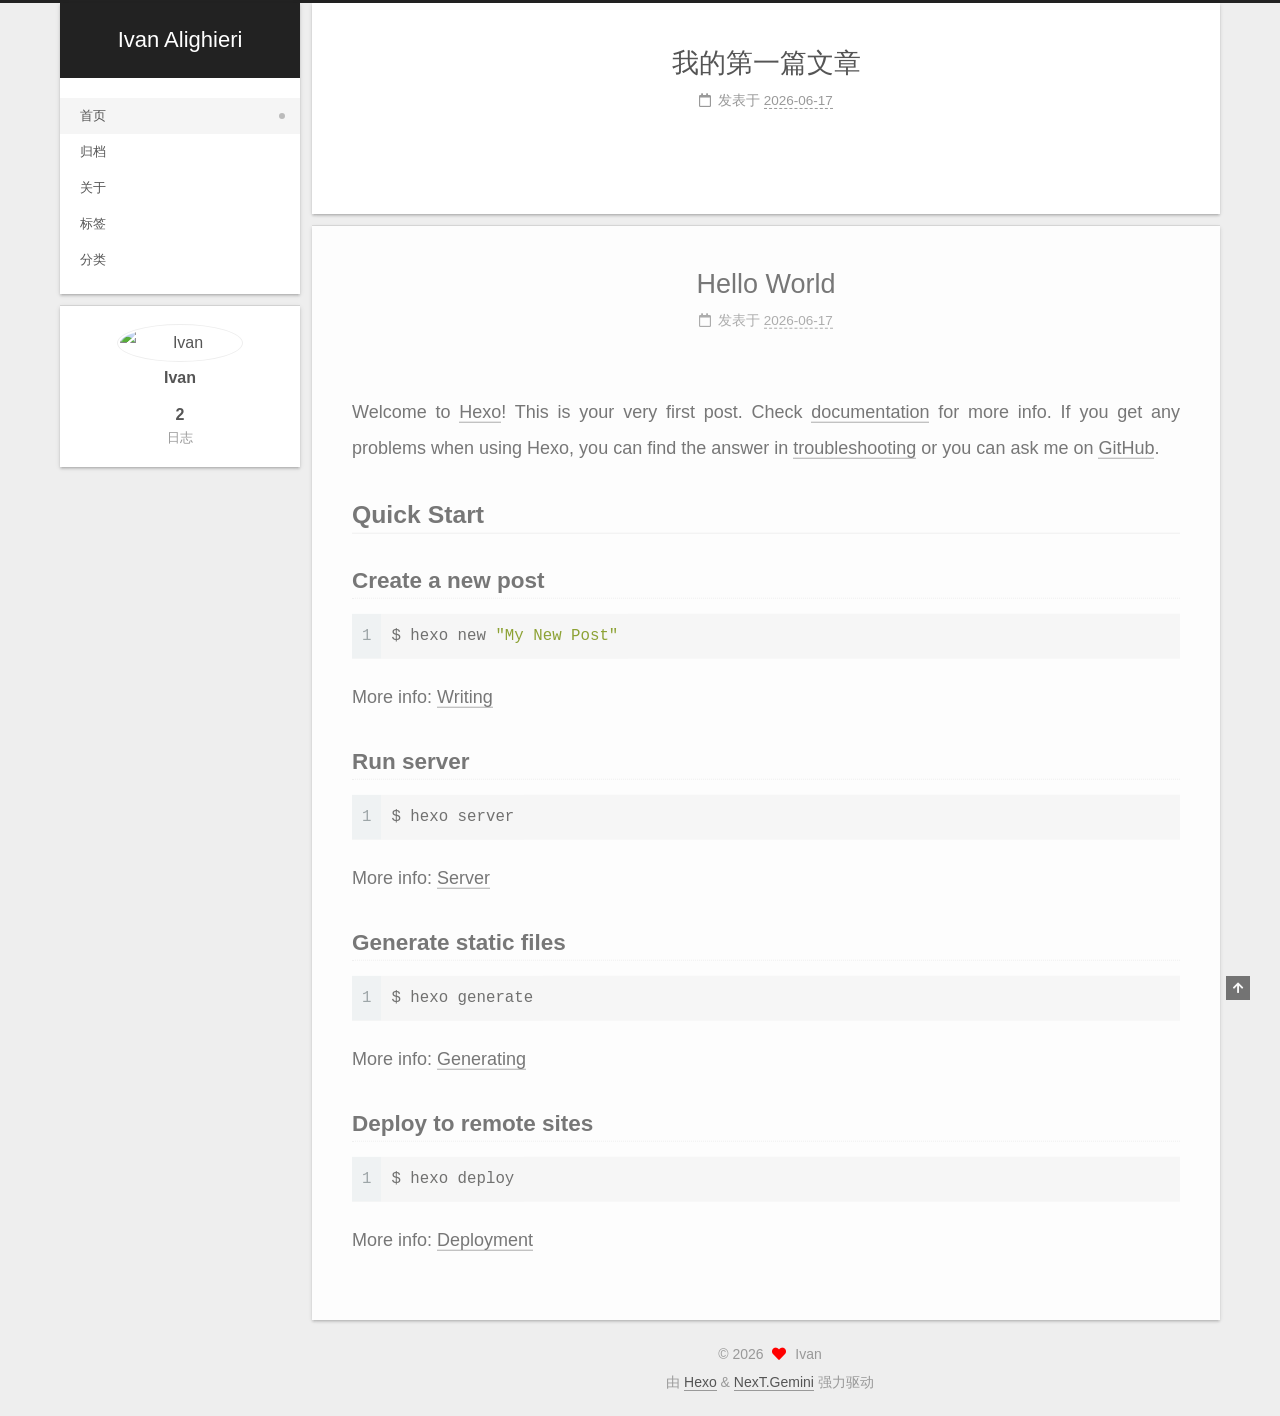
==== commit 616d8b24: "Site updated: 2026-06-18 10:44:38" ====
--- a/index.html
+++ b/index.html
@@ -110,12 +110,27 @@
   <ul id="menu" class="main-menu menu">
         <li class="menu-item menu-item-home">
 
-    <a href="/" rel="section"><i class="fa fa-home fa-fw"></i>首页</a>
+    <a href="/" rel="section"><i class="home fa-fw"></i>首页</a>
 
   </li>
         <li class="menu-item menu-item-archives">
 
-    <a href="/archives/" rel="section"><i class="fa fa-archive fa-fw"></i>归档</a>
+    <a href="/archives/" rel="section"><i class="archive fa-fw"></i>归档</a>
+
+  </li>
+        <li class="menu-item menu-item-about">
+
+    <a href="/about/" rel="section"><i class="user fa-fw"></i>关于</a>
+
+  </li>
+        <li class="menu-item menu-item-tags">
+
+    <a href="/tags/" rel="section"><i class="tags fa-fw"></i>标签</a>
+
+  </li>
+        <li class="menu-item menu-item-categories">
+
+    <a href="/categories/" rel="section"><i class="th fa-fw"></i>分类</a>
 
   </li>
   </ul>
@@ -148,7 +163,7 @@
     <link itemprop="mainEntityOfPage" href="http://example.com/2026/06/17/%E6%88%91%E7%9A%84%E7%AC%AC%E4%B8%80%E7%AF%87%E6%96%87%E7%AB%A0/">
 
     <span hidden itemprop="author" itemscope itemtype="http://schema.org/Person">
-      <meta itemprop="image" content="/images/avatar.gif">
+      <meta itemprop="image" content="/images/avatar.png.jpeg%20If%20true,%20the%20avatar%20will%20be%20dispalyed%20in%20circle.">
       <meta itemprop="name" content="Ivan">
       <meta itemprop="description" content="">
     </span>
@@ -205,7 +220,7 @@
     <link itemprop="mainEntityOfPage" href="http://example.com/2026/06/17/hello-world/">
 
     <span hidden itemprop="author" itemscope itemtype="http://schema.org/Person">
-      <meta itemprop="image" content="/images/avatar.gif">
+      <meta itemprop="image" content="/images/avatar.png.jpeg%20If%20true,%20the%20avatar%20will%20be%20dispalyed%20in%20circle.">
       <meta itemprop="name" content="Ivan">
       <meta itemprop="description" content="">
     </span>
@@ -327,6 +342,8 @@
 
       <div class="site-overview-wrap sidebar-panel">
         <div class="site-author motion-element" itemprop="author" itemscope itemtype="http://schema.org/Person">
+    <img class="site-author-image" itemprop="image" alt="Ivan"
+      src="/images/avatar.png.jpeg%20If%20true,%20the%20avatar%20will%20be%20dispalyed%20in%20circle.">
   <p class="site-author-name" itemprop="name">Ivan</p>
   <div class="site-description" itemprop="description"></div>
 </div>
--- a/css/main.css
+++ b/css/main.css
@@ -1141,6 +1141,7 @@
   margin: 0 auto;
   max-width: 120px;
   padding: 2px;
+  border-radius: 50%;
 }
 .site-author-name {
   color: var(--text-color);
@@ -1168,7 +1169,7 @@
 }
 .links-of-author a::before,
 .links-of-author span.exturl::before {
-  background: #79832e;
+  background: #a201d7;
   border-radius: 50%;
   content: ' ';
   display: inline-block;
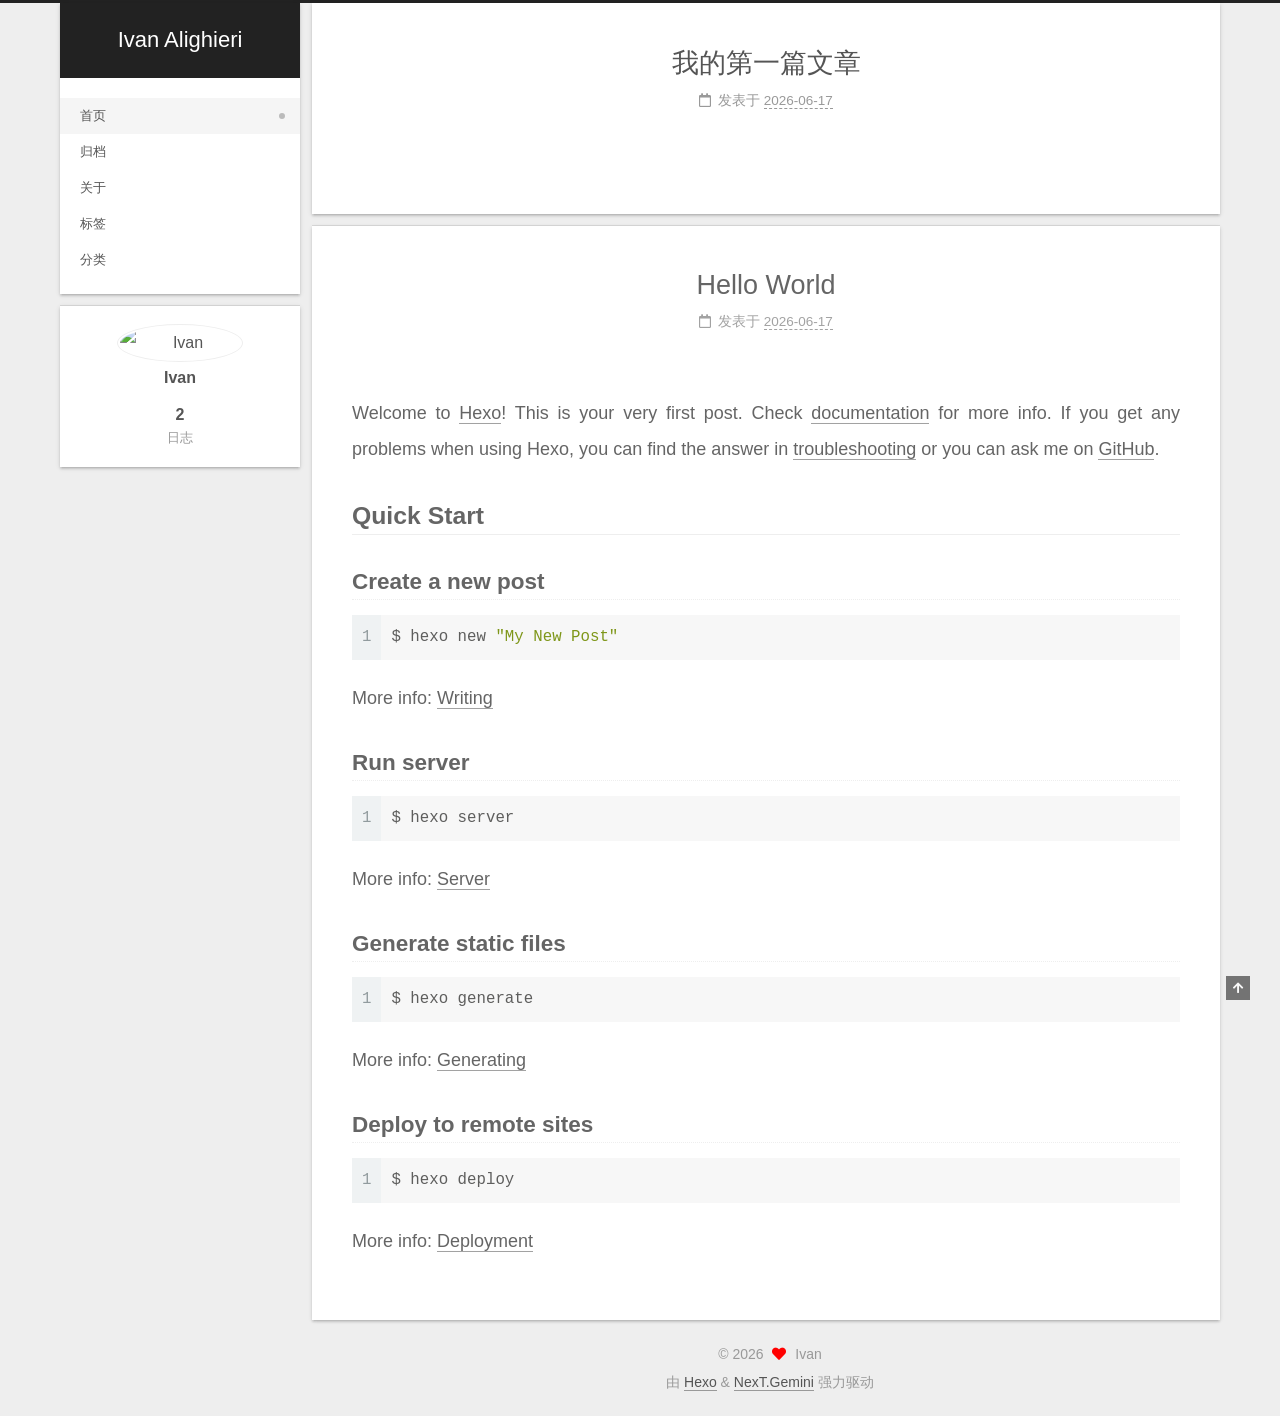
==== commit 3edd3891: "Site updated: 2026-06-18 10:56:42" ====
--- a/index.html
+++ b/index.html
@@ -147,6 +147,7 @@
     <i class="fa fa-arrow-up"></i>
     <span>0%</span>
   </div>
+  <div class="reading-progress-bar"></div>
 
 
     <main class="main">
--- a/css/main.css
+++ b/css/main.css
@@ -1169,7 +1169,7 @@
 }
 .links-of-author a::before,
 .links-of-author span.exturl::before {
-  background: #a201d7;
+  background: #aa1387;
   border-radius: 50%;
   content: ' ';
   display: inline-block;
@@ -1511,6 +1511,16 @@
     left: 20px;
     opacity: 0.8;
   }
+}
+.reading-progress-bar {
+  background: #2277cc;
+  display: block;
+  height: 3px;
+  left: 0;
+  position: fixed;
+  width: 0;
+  z-index: 1500;
+  top: 0;
 }
 .post-body {
   font-family: 'Lato', "PingFang SC", "Microsoft YaHei", sans-serif;
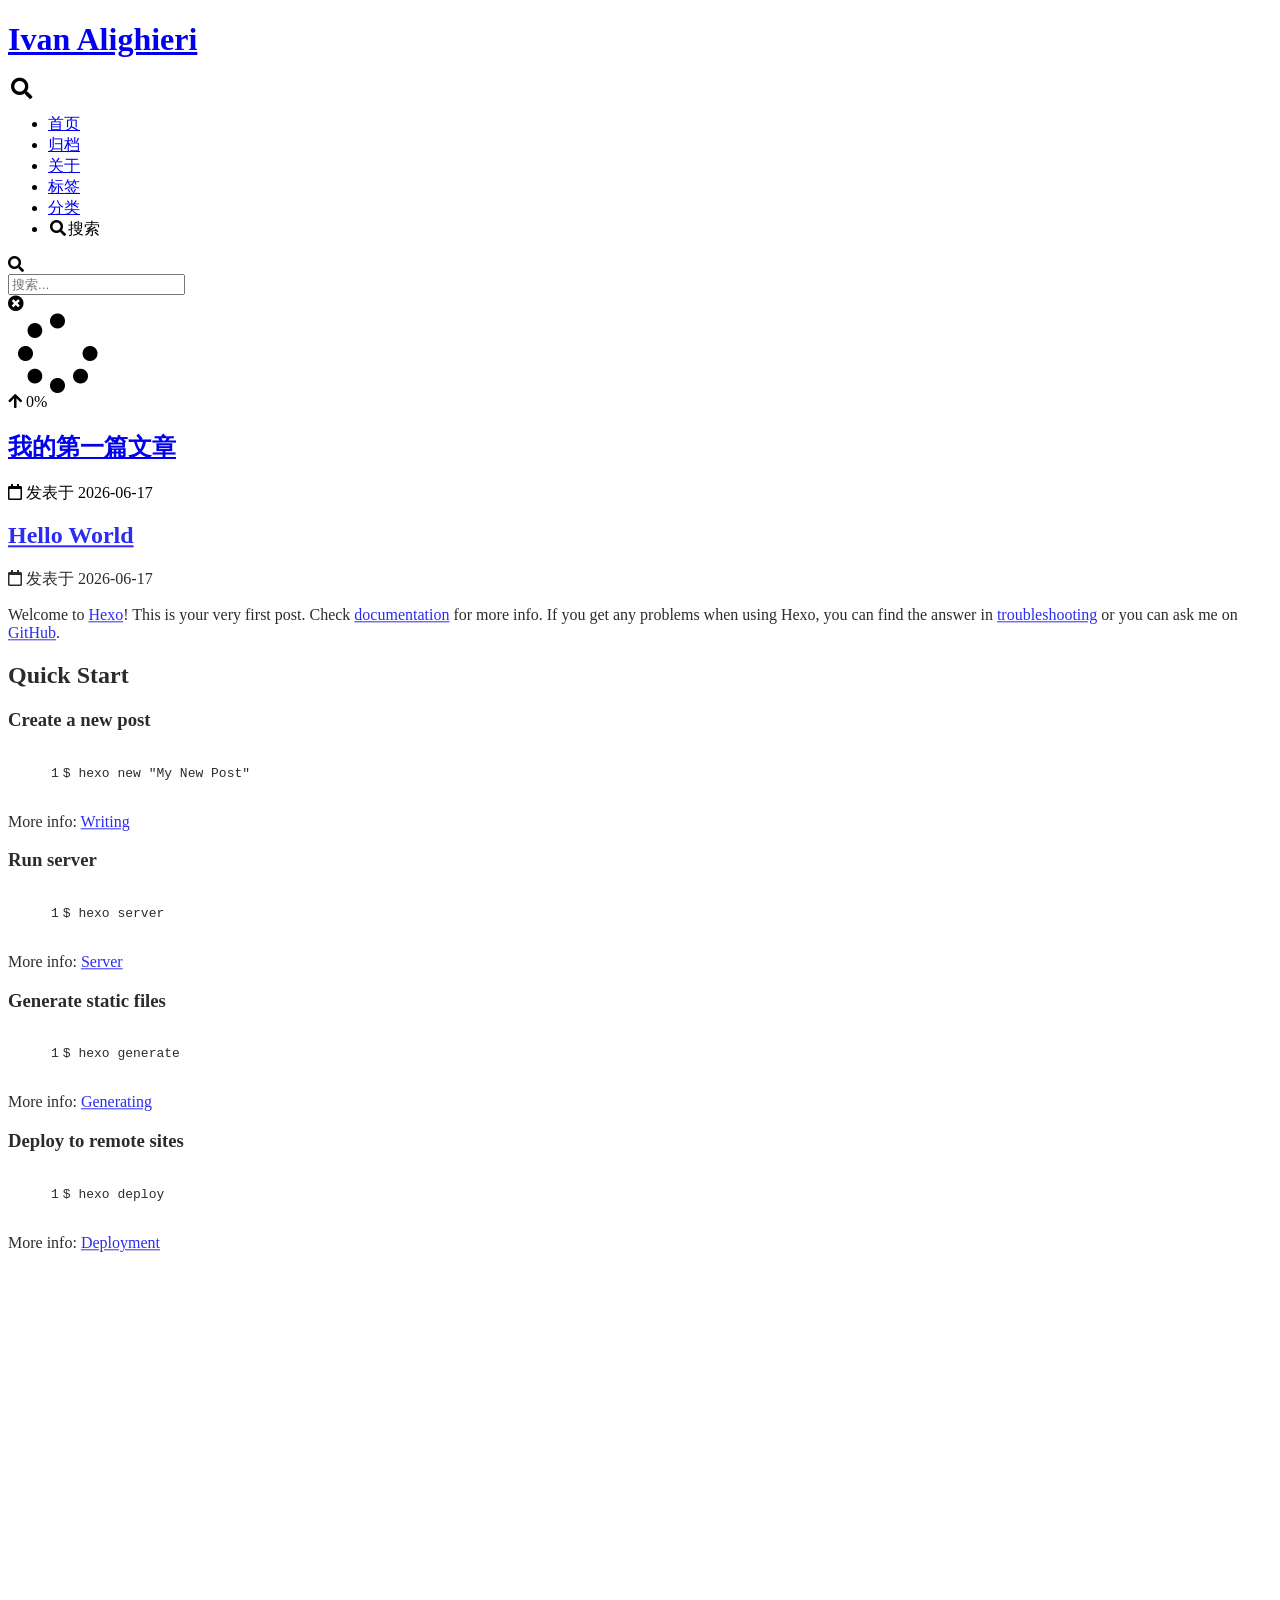
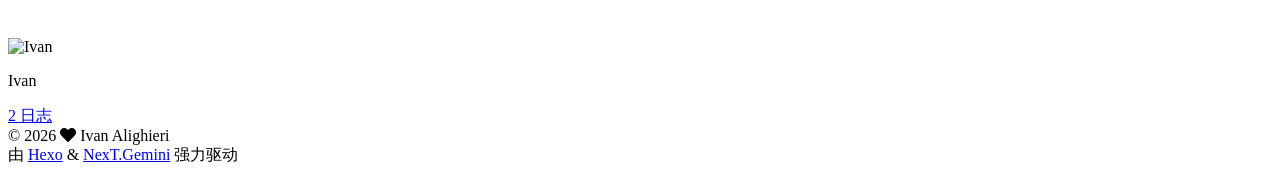
==== commit c7d383ca: "Site updated: 2026-06-18 11:14:06" ====
--- a/index.html
+++ b/index.html
@@ -17,7 +17,7 @@
 
 <script id="hexo-configurations">
     var NexT = window.NexT || {};
-    var CONFIG = {"hostname":"example.com","root":"/","scheme":"Gemini","version":"7.8.0","exturl":false,"sidebar":{"position":"left","display":"post","padding":18,"offset":12,"onmobile":false},"copycode":{"enable":false,"show_result":false,"style":null},"back2top":{"enable":true,"sidebar":false,"scrollpercent":false},"bookmark":{"enable":false,"color":"#222","save":"auto"},"fancybox":false,"mediumzoom":false,"lazyload":false,"pangu":false,"comments":{"style":"tabs","active":null,"storage":true,"lazyload":false,"nav":null},"algolia":{"hits":{"per_page":10},"labels":{"input_placeholder":"Search for Posts","hits_empty":"We didn't find any results for the search: ${query}","hits_stats":"${hits} results found in ${time} ms"}},"localsearch":{"enable":false,"trigger":"auto","top_n_per_article":1,"unescape":false,"preload":false},"motion":{"enable":true,"async":false,"transition":{"post_block":"fadeIn","post_header":"slideDownIn","post_body":"slideDownIn","coll_header":"slideLeftIn","sidebar":"slideUpIn"}}};
+    var CONFIG = {"hostname":"example.com","root":"/","scheme":"Gemini","version":"7.8.0","exturl":false,"sidebar":{"position":"left","display":"post","padding":18,"offset":12,"onmobile":false},"copycode":{"enable":false,"show_result":false,"style":null},"back2top":{"enable":true,"sidebar":false,"scrollpercent":false},"bookmark":{"enable":false,"color":"#222","save":"auto"},"fancybox":false,"mediumzoom":false,"lazyload":false,"pangu":false,"comments":{"style":"tabs","active":null,"storage":true,"lazyload":false,"nav":null},"algolia":{"hits":{"per_page":10},"labels":{"input_placeholder":"Search for Posts","hits_empty":"We didn't find any results for the search: ${query}","hits_stats":"${hits} results found in ${time} ms"}},"localsearch":{"enable":true,"trigger":"auto","top_n_per_article":1,"unescape":false,"preload":false},"motion":{"enable":true,"async":false,"transition":{"post_block":"fadeIn","post_header":"slideDownIn","post_body":"slideDownIn","coll_header":"slideLeftIn","sidebar":"slideUpIn"}}};
   </script>
 
   <meta property="og:type" content="website">
@@ -99,6 +99,7 @@
 
   <div class="site-nav-right">
     <div class="toggle popup-trigger">
+        <i class="fa fa-search fa-fw fa-lg"></i>
     </div>
   </div>
 </div>
@@ -133,11 +134,38 @@
     <a href="/categories/" rel="section"><i class="th fa-fw"></i>分类</a>
 
   </li>
+      <li class="menu-item menu-item-search">
+        <a role="button" class="popup-trigger"><i class="fa fa-search fa-fw"></i>搜索
+        </a>
+      </li>
   </ul>
 </nav>
 
 
 
+  <div class="search-pop-overlay">
+    <div class="popup search-popup">
+        <div class="search-header">
+  <span class="search-icon">
+    <i class="fa fa-search"></i>
+  </span>
+  <div class="search-input-container">
+    <input autocomplete="off" autocapitalize="off"
+           placeholder="搜索..." spellcheck="false"
+           type="search" class="search-input">
+  </div>
+  <span class="popup-btn-close">
+    <i class="fa fa-times-circle"></i>
+  </span>
+</div>
+<div id="search-result">
+  <div id="no-result">
+    <i class="fa fa-spinner fa-pulse fa-5x fa-fw"></i>
+  </div>
+</div>
+
+    </div>
+  </div>
 
 </div>
     </header>
@@ -385,7 +413,7 @@
   <span class="with-love">
     <i class="fa fa-heart"></i>
   </span>
-  <span class="author" itemprop="copyrightHolder">Ivan</span>
+  <span class="author" itemprop="copyrightHolder">Ivan Alighieri</span>
 </div>
   <div class="powered-by">由 <a href="https://hexo.io/" class="theme-link" rel="noopener" target="_blank">Hexo</a> & <a href="https://theme-next.org/" class="theme-link" rel="noopener" target="_blank">NexT.Gemini</a> 强力驱动
   </div>
@@ -426,6 +454,10 @@
 
 
 
+  
+<script src="/js/local-search.js"></script>
+
+
 
 
 
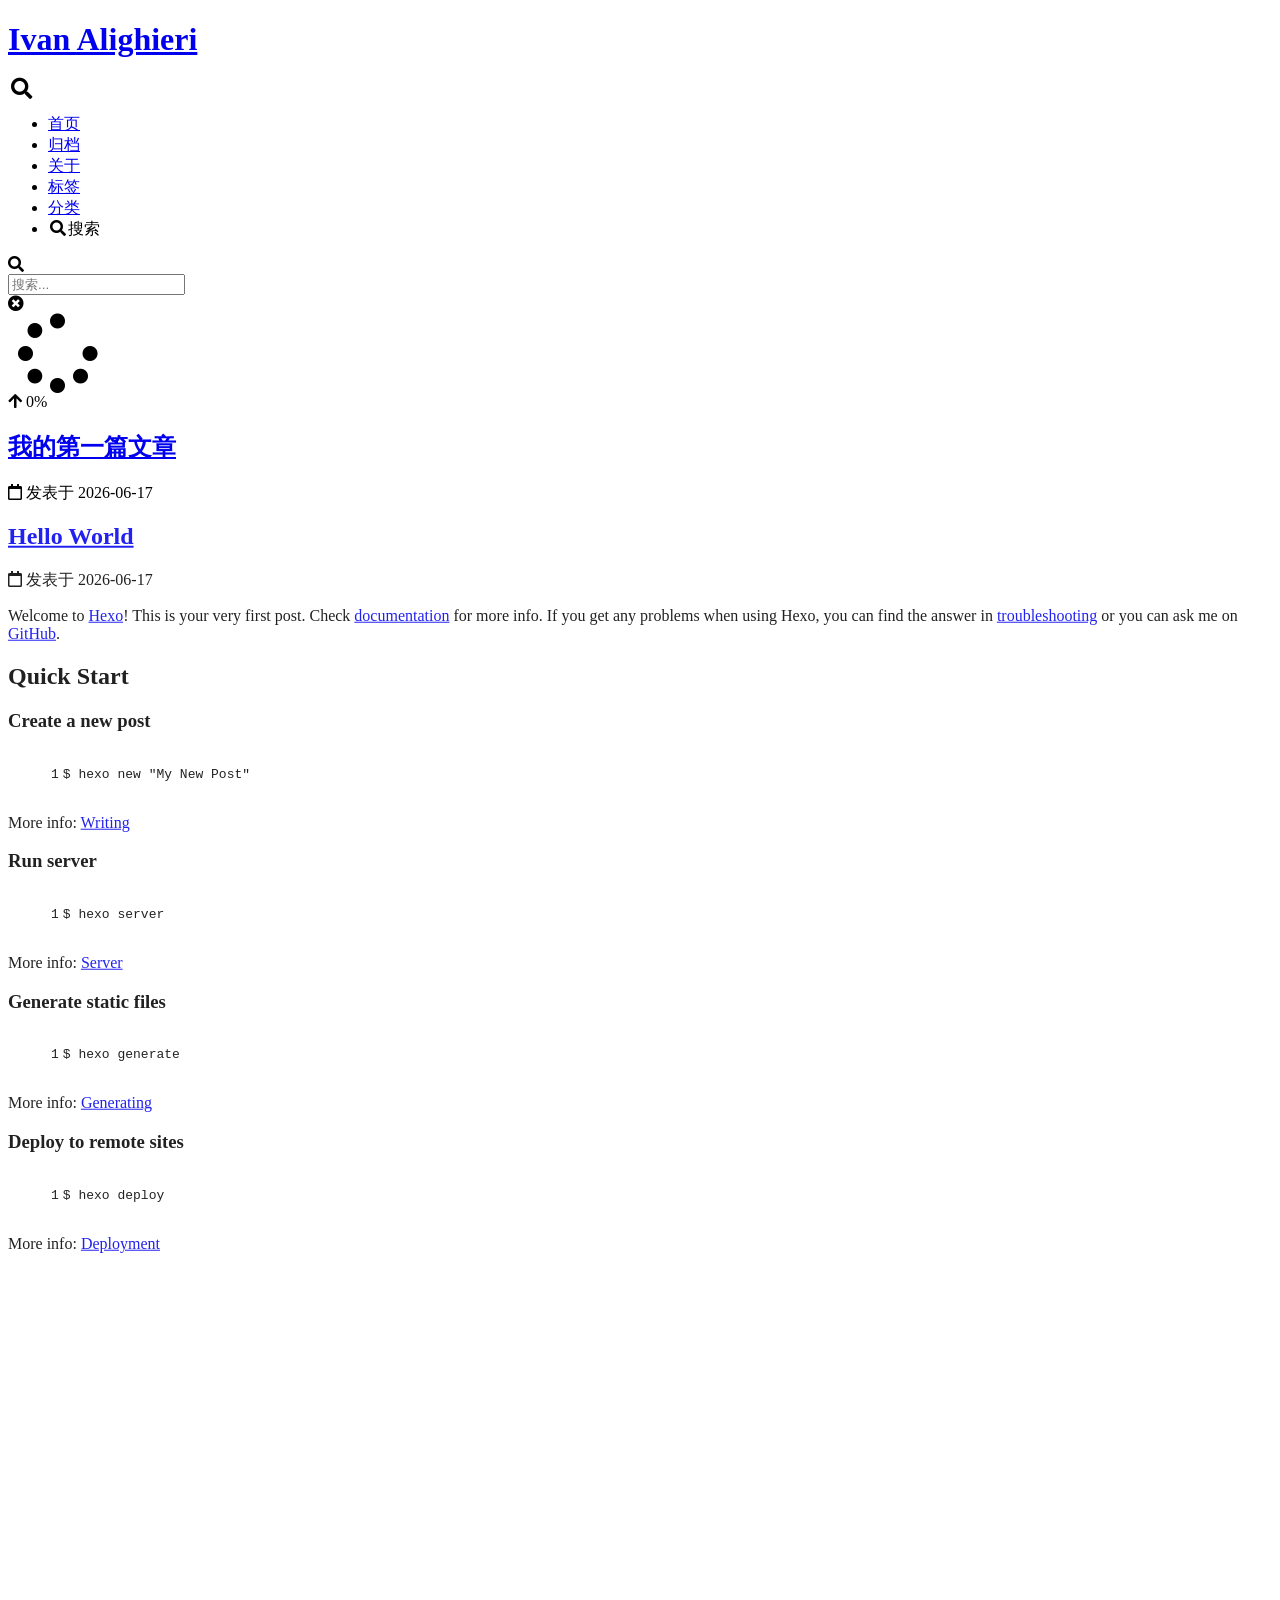
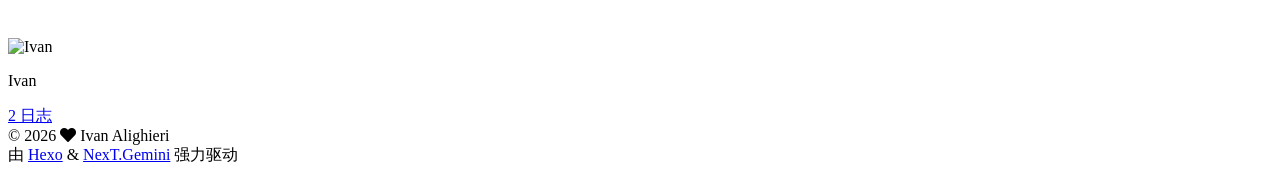
==== commit e592a47f: "Site updated: 2026-06-18 11:21:00" ====
--- a/index.html
+++ b/index.html
@@ -192,7 +192,7 @@
     <link itemprop="mainEntityOfPage" href="http://example.com/2026/06/17/%E6%88%91%E7%9A%84%E7%AC%AC%E4%B8%80%E7%AF%87%E6%96%87%E7%AB%A0/">
 
     <span hidden itemprop="author" itemscope itemtype="http://schema.org/Person">
-      <meta itemprop="image" content="/images/avatar.png.jpeg%20If%20true,%20the%20avatar%20will%20be%20dispalyed%20in%20circle.">
+      <meta itemprop="image" content="/images/avatar.jpeg%20If%20true,%20the%20avatar%20will%20be%20dispalyed%20in%20circle.">
       <meta itemprop="name" content="Ivan">
       <meta itemprop="description" content="">
     </span>
@@ -249,7 +249,7 @@
     <link itemprop="mainEntityOfPage" href="http://example.com/2026/06/17/hello-world/">
 
     <span hidden itemprop="author" itemscope itemtype="http://schema.org/Person">
-      <meta itemprop="image" content="/images/avatar.png.jpeg%20If%20true,%20the%20avatar%20will%20be%20dispalyed%20in%20circle.">
+      <meta itemprop="image" content="/images/avatar.jpeg%20If%20true,%20the%20avatar%20will%20be%20dispalyed%20in%20circle.">
       <meta itemprop="name" content="Ivan">
       <meta itemprop="description" content="">
     </span>
@@ -372,7 +372,7 @@
       <div class="site-overview-wrap sidebar-panel">
         <div class="site-author motion-element" itemprop="author" itemscope itemtype="http://schema.org/Person">
     <img class="site-author-image" itemprop="image" alt="Ivan"
-      src="/images/avatar.png.jpeg%20If%20true,%20the%20avatar%20will%20be%20dispalyed%20in%20circle.">
+      src="/images/avatar.jpeg%20If%20true,%20the%20avatar%20will%20be%20dispalyed%20in%20circle.">
   <p class="site-author-name" itemprop="name">Ivan</p>
   <div class="site-description" itemprop="description"></div>
 </div>
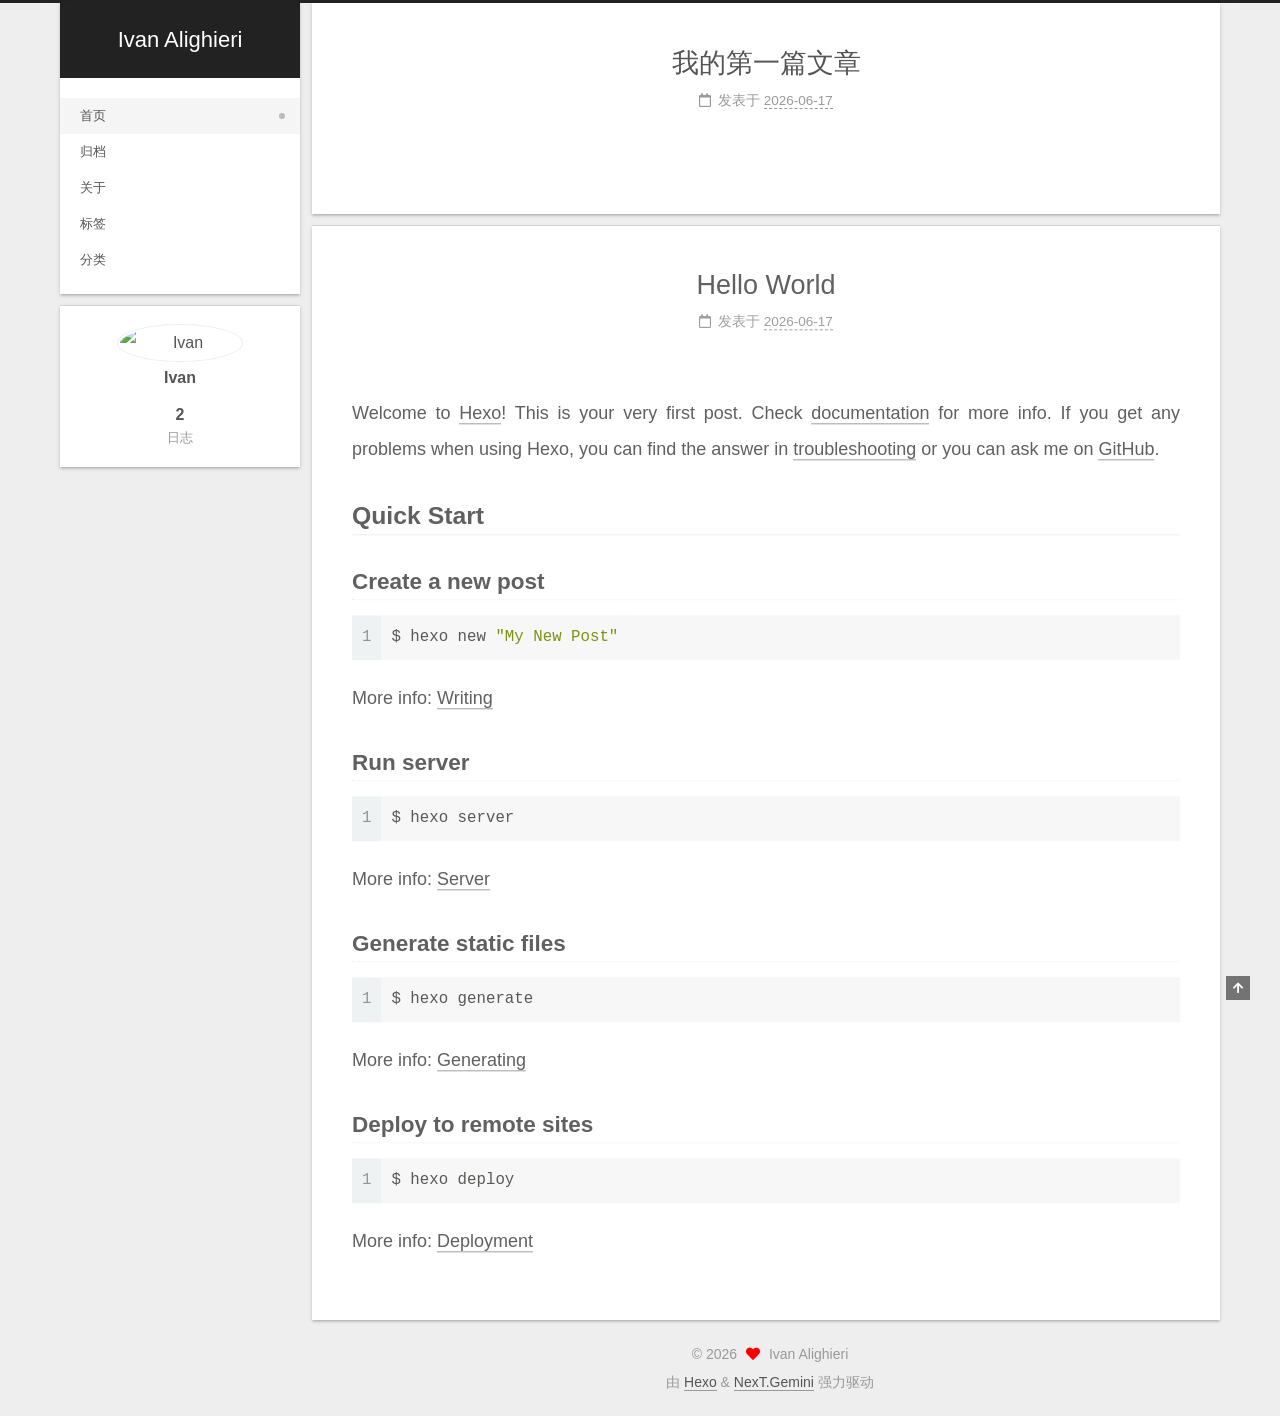
==== commit e0c0aa73: "Site updated: 2026-06-18 11:30:41" ====
--- a/index.html
+++ b/index.html
@@ -17,7 +17,7 @@
 
 <script id="hexo-configurations">
     var NexT = window.NexT || {};
-    var CONFIG = {"hostname":"example.com","root":"/","scheme":"Gemini","version":"7.8.0","exturl":false,"sidebar":{"position":"left","display":"post","padding":18,"offset":12,"onmobile":false},"copycode":{"enable":false,"show_result":false,"style":null},"back2top":{"enable":true,"sidebar":false,"scrollpercent":false},"bookmark":{"enable":false,"color":"#222","save":"auto"},"fancybox":false,"mediumzoom":false,"lazyload":false,"pangu":false,"comments":{"style":"tabs","active":null,"storage":true,"lazyload":false,"nav":null},"algolia":{"hits":{"per_page":10},"labels":{"input_placeholder":"Search for Posts","hits_empty":"We didn't find any results for the search: ${query}","hits_stats":"${hits} results found in ${time} ms"}},"localsearch":{"enable":true,"trigger":"auto","top_n_per_article":1,"unescape":false,"preload":false},"motion":{"enable":true,"async":false,"transition":{"post_block":"fadeIn","post_header":"slideDownIn","post_body":"slideDownIn","coll_header":"slideLeftIn","sidebar":"slideUpIn"}}};
+    var CONFIG = {"hostname":"example.com","root":"/","scheme":"Gemini","version":"7.8.0","exturl":false,"sidebar":{"position":"left","display":"post","padding":18,"offset":12,"onmobile":false},"copycode":{"enable":false,"show_result":false,"style":null},"back2top":{"enable":true,"sidebar":false,"scrollpercent":false},"bookmark":{"enable":false,"color":"#222","save":"auto"},"fancybox":false,"mediumzoom":false,"lazyload":false,"pangu":false,"comments":{"style":"tabs","active":null,"storage":true,"lazyload":false,"nav":null},"algolia":{"hits":{"per_page":10},"labels":{"input_placeholder":"Search for Posts","hits_empty":"We didn't find any results for the search: ${query}","hits_stats":"${hits} results found in ${time} ms"}},"localsearch":{"enable":false,"trigger":"auto","top_n_per_article":1,"unescape":false,"preload":false},"motion":{"enable":true,"async":false,"transition":{"post_block":"fadeIn","post_header":"slideDownIn","post_body":"slideDownIn","coll_header":"slideLeftIn","sidebar":"slideUpIn"}}};
   </script>
 
   <meta property="og:type" content="website">
@@ -99,7 +99,6 @@
 
   <div class="site-nav-right">
     <div class="toggle popup-trigger">
-        <i class="fa fa-search fa-fw fa-lg"></i>
     </div>
   </div>
 </div>
@@ -134,38 +133,11 @@
     <a href="/categories/" rel="section"><i class="th fa-fw"></i>分类</a>
 
   </li>
-      <li class="menu-item menu-item-search">
-        <a role="button" class="popup-trigger"><i class="fa fa-search fa-fw"></i>搜索
-        </a>
-      </li>
   </ul>
 </nav>
 
 
 
-  <div class="search-pop-overlay">
-    <div class="popup search-popup">
-        <div class="search-header">
-  <span class="search-icon">
-    <i class="fa fa-search"></i>
-  </span>
-  <div class="search-input-container">
-    <input autocomplete="off" autocapitalize="off"
-           placeholder="搜索..." spellcheck="false"
-           type="search" class="search-input">
-  </div>
-  <span class="popup-btn-close">
-    <i class="fa fa-times-circle"></i>
-  </span>
-</div>
-<div id="search-result">
-  <div id="no-result">
-    <i class="fa fa-spinner fa-pulse fa-5x fa-fw"></i>
-  </div>
-</div>
-
-    </div>
-  </div>
 
 </div>
     </header>
@@ -454,10 +426,6 @@
 
 
 
-  
-<script src="/js/local-search.js"></script>
-
-
 
 
 
--- a/css/main.css
+++ b/css/main.css
@@ -0,0 +1,2613 @@
+:root {
+  --body-bg-color: #eee;
+  --content-bg-color: #fff;
+  --card-bg-color: #f5f5f5;
+  --text-color: #555;
+  --blockquote-color: #666;
+  --link-color: #555;
+  --link-hover-color: #222;
+  --brand-color: #fff;
+  --brand-hover-color: #fff;
+  --table-row-odd-bg-color: #f9f9f9;
+  --table-row-hover-bg-color: #f5f5f5;
+  --menu-item-bg-color: #f5f5f5;
+  --btn-default-bg: #fff;
+  --btn-default-color: #555;
+  --btn-default-border-color: #555;
+  --btn-default-hover-bg: #222;
+  --btn-default-hover-color: #fff;
+  --btn-default-hover-border-color: #222;
+}
+@media (prefers-color-scheme: dark) {
+  :root {
+    --body-bg-color: #282828;
+    --content-bg-color: #333;
+    --card-bg-color: #555;
+    --text-color: #ccc;
+    --blockquote-color: #bbb;
+    --link-color: #ccc;
+    --link-hover-color: #eee;
+    --brand-color: #ddd;
+    --brand-hover-color: #ddd;
+    --table-row-odd-bg-color: #282828;
+    --table-row-hover-bg-color: #363636;
+    --menu-item-bg-color: #555;
+    --btn-default-bg: #222;
+    --btn-default-color: #ccc;
+    --btn-default-border-color: #555;
+    --btn-default-hover-bg: #666;
+    --btn-default-hover-color: #ccc;
+    --btn-default-hover-border-color: #666;
+  }
+  img {
+    opacity: 0.75;
+  }
+  img:hover {
+    opacity: 0.9;
+  }
+}
+html {
+  line-height: 1.15; /* 1 */
+  -webkit-text-size-adjust: 100%; /* 2 */
+}
+body {
+  margin: 0;
+}
+main {
+  display: block;
+}
+h1 {
+  font-size: 2em;
+  margin: 0.67em 0;
+}
+hr {
+  box-sizing: content-box; /* 1 */
+  height: 0; /* 1 */
+  overflow: visible; /* 2 */
+}
+pre {
+  font-family: monospace, monospace; /* 1 */
+  font-size: 1em; /* 2 */
+}
+a {
+  background: transparent;
+}
+abbr[title] {
+  border-bottom: none; /* 1 */
+  text-decoration: underline; /* 2 */
+  text-decoration: underline dotted; /* 2 */
+}
+b,
+strong {
+  font-weight: bolder;
+}
+code,
+kbd,
+samp {
+  font-family: monospace, monospace; /* 1 */
+  font-size: 1em; /* 2 */
+}
+small {
+  font-size: 80%;
+}
+sub,
+sup {
+  font-size: 75%;
+  line-height: 0;
+  position: relative;
+  vertical-align: baseline;
+}
+sub {
+  bottom: -0.25em;
+}
+sup {
+  top: -0.5em;
+}
+img {
+  border-style: none;
+}
+button,
+input,
+optgroup,
+select,
+textarea {
+  font-family: inherit; /* 1 */
+  font-size: 100%; /* 1 */
+  line-height: 1.15; /* 1 */
+  margin: 0; /* 2 */
+}
+button,
+input {
+/* 1 */
+  overflow: visible;
+}
+button,
+select {
+/* 1 */
+  text-transform: none;
+}
+button,
+[type='button'],
+[type='reset'],
+[type='submit'] {
+  -webkit-appearance: button;
+}
+button::-moz-focus-inner,
+[type='button']::-moz-focus-inner,
+[type='reset']::-moz-focus-inner,
+[type='submit']::-moz-focus-inner {
+  border-style: none;
+  padding: 0;
+}
+button:-moz-focusring,
+[type='button']:-moz-focusring,
+[type='reset']:-moz-focusring,
+[type='submit']:-moz-focusring {
+  outline: 1px dotted ButtonText;
+}
+fieldset {
+  padding: 0.35em 0.75em 0.625em;
+}
+legend {
+  box-sizing: border-box; /* 1 */
+  color: inherit; /* 2 */
+  display: table; /* 1 */
+  max-width: 100%; /* 1 */
+  padding: 0; /* 3 */
+  white-space: normal; /* 1 */
+}
+progress {
+  vertical-align: baseline;
+}
+textarea {
+  overflow: auto;
+}
+[type='checkbox'],
+[type='radio'] {
+  box-sizing: border-box; /* 1 */
+  padding: 0; /* 2 */
+}
+[type='number']::-webkit-inner-spin-button,
+[type='number']::-webkit-outer-spin-button {
+  height: auto;
+}
+[type='search'] {
+  outline-offset: -2px; /* 2 */
+  -webkit-appearance: textfield; /* 1 */
+}
+[type='search']::-webkit-search-decoration {
+  -webkit-appearance: none;
+}
+::-webkit-file-upload-button {
+  font: inherit; /* 2 */
+  -webkit-appearance: button; /* 1 */
+}
+details {
+  display: block;
+}
+summary {
+  display: list-item;
+}
+template {
+  display: none;
+}
+[hidden] {
+  display: none;
+}
+::selection {
+  background: #262a30;
+  color: #eee;
+}
+html,
+body {
+  height: 100%;
+}
+body {
+  background: var(--body-bg-color);
+  color: var(--text-color);
+  font-family: 'Lato', "PingFang SC", "Microsoft YaHei", sans-serif;
+  font-size: 1em;
+  line-height: 2;
+}
+@media (max-width: 991px) {
+  body {
+    padding-left: 0 !important;
+    padding-right: 0 !important;
+  }
+}
+h1,
+h2,
+h3,
+h4,
+h5,
+h6 {
+  font-family: 'Lato', "PingFang SC", "Microsoft YaHei", sans-serif;
+  font-weight: bold;
+  line-height: 1.5;
+  margin: 20px 0 15px;
+}
+h1 {
+  font-size: 1.5em;
+}
+h2 {
+  font-size: 1.375em;
+}
+h3 {
+  font-size: 1.25em;
+}
+h4 {
+  font-size: 1.125em;
+}
+h5 {
+  font-size: 1em;
+}
+h6 {
+  font-size: 0.875em;
+}
+p {
+  margin: 0 0 20px 0;
+}
+a,
+span.exturl {
+  border-bottom: 1px solid #999;
+  color: var(--link-color);
+  outline: 0;
+  text-decoration: none;
+  overflow-wrap: break-word;
+  word-wrap: break-word;
+  cursor: pointer;
+}
+a:hover,
+span.exturl:hover {
+  border-bottom-color: var(--link-hover-color);
+  color: var(--link-hover-color);
+}
+iframe,
+img,
+video {
+  display: block;
+  margin-left: auto;
+  margin-right: auto;
+  max-width: 100%;
+}
+hr {
+  background-image: repeating-linear-gradient(-45deg, #ddd, #ddd 4px, transparent 4px, transparent 8px);
+  border: 0;
+  height: 3px;
+  margin: 40px 0;
+}
+blockquote {
+  border-left: 4px solid #ddd;
+  color: var(--blockquote-color);
+  margin: 0;
+  padding: 0 15px;
+}
+blockquote cite::before {
+  content: '-';
+  padding: 0 5px;
+}
+dt {
+  font-weight: bold;
+}
+dd {
+  margin: 0;
+  padding: 0;
+}
+kbd {
+  background-color: #f5f5f5;
+  background-image: linear-gradient(#eee, #fff, #eee);
+  border: 1px solid #ccc;
+  border-radius: 0.2em;
+  box-shadow: 0.1em 0.1em 0.2em rgba(0,0,0,0.1);
+  color: #555;
+  font-family: inherit;
+  padding: 0.1em 0.3em;
+  white-space: nowrap;
+}
+.table-container {
+  overflow: auto;
+}
+table {
+  border-collapse: collapse;
+  border-spacing: 0;
+  font-size: 0.875em;
+  margin: 0 0 20px 0;
+  width: 100%;
+}
+tbody tr:nth-of-type(odd) {
+  background: var(--table-row-odd-bg-color);
+}
+tbody tr:hover {
+  background: var(--table-row-hover-bg-color);
+}
+caption,
+th,
+td {
+  font-weight: normal;
+  padding: 8px;
+  vertical-align: middle;
+}
+th,
+td {
+  border: 1px solid #ddd;
+  border-bottom: 3px solid #ddd;
+}
+th {
+  font-weight: 700;
+  padding-bottom: 10px;
+}
+td {
+  border-bottom-width: 1px;
+}
+.btn {
+  background: var(--btn-default-bg);
+  border: 2px solid var(--btn-default-border-color);
+  border-radius: 2px;
+  color: var(--btn-default-color);
+  display: inline-block;
+  font-size: 0.875em;
+  line-height: 2;
+  padding: 0 20px;
+  text-decoration: none;
+  transition-property: background-color;
+  transition-delay: 0s;
+  transition-duration: 0.2s;
+  transition-timing-function: ease-in-out;
+}
+.btn:hover {
+  background: var(--btn-default-hover-bg);
+  border-color: var(--btn-default-hover-border-color);
+  color: var(--btn-default-hover-color);
+}
+.btn + .btn {
+  margin: 0 0 8px 8px;
+}
+.btn .fa-fw {
+  text-align: left;
+  width: 1.285714285714286em;
+}
+.toggle {
+  line-height: 0;
+}
+.toggle .toggle-line {
+  background: #fff;
+  display: inline-block;
+  height: 2px;
+  left: 0;
+  position: relative;
+  top: 0;
+  transition: all 0.4s;
+  vertical-align: top;
+  width: 100%;
+}
+.toggle .toggle-line:not(:first-child) {
+  margin-top: 3px;
+}
+.toggle.toggle-arrow .toggle-line-first {
+  left: 50%;
+  top: 2px;
+  transform: rotate(45deg);
+  width: 50%;
+}
+.toggle.toggle-arrow .toggle-line-middle {
+  left: 2px;
+  width: 90%;
+}
+.toggle.toggle-arrow .toggle-line-last {
+  left: 50%;
+  top: -2px;
+  transform: rotate(-45deg);
+  width: 50%;
+}
+.toggle.toggle-close .toggle-line-first {
+  transform: rotate(-45deg);
+  top: 5px;
+}
+.toggle.toggle-close .toggle-line-middle {
+  opacity: 0;
+}
+.toggle.toggle-close .toggle-line-last {
+  transform: rotate(45deg);
+  top: -5px;
+}
+.highlight,
+pre {
+  background: #f7f7f7;
+  color: #4d4d4c;
+  line-height: 1.6;
+  margin: 0 auto 20px;
+}
+pre,
+code {
+  font-family: consolas, Menlo, monospace, "PingFang SC", "Microsoft YaHei";
+}
+code {
+  background: #eee;
+  border-radius: 3px;
+  color: #555;
+  padding: 2px 4px;
+  overflow-wrap: break-word;
+  word-wrap: break-word;
+}
+.highlight *::selection {
+  background: #d6d6d6;
+}
+.highlight pre {
+  border: 0;
+  margin: 0;
+  padding: 10px 0;
+}
+.highlight table {
+  border: 0;
+  margin: 0;
+  width: auto;
+}
+.highlight td {
+  border: 0;
+  padding: 0;
+}
+.highlight figcaption {
+  background: #eff2f3;
+  color: #4d4d4c;
+  display: flex;
+  font-size: 0.875em;
+  justify-content: space-between;
+  line-height: 1.2;
+  padding: 0.5em;
+}
+.highlight figcaption a {
+  color: #4d4d4c;
+}
+.highlight figcaption a:hover {
+  border-bottom-color: #4d4d4c;
+}
+.highlight .gutter {
+  -moz-user-select: none;
+  -ms-user-select: none;
+  -webkit-user-select: none;
+  user-select: none;
+}
+.highlight .gutter pre {
+  background: #eff2f3;
+  color: #869194;
+  padding-left: 10px;
+  padding-right: 10px;
+  text-align: right;
+}
+.highlight .code pre {
+  background: #f7f7f7;
+  padding-left: 10px;
+  width: 100%;
+}
+.gist table {
+  width: auto;
+}
+.gist table td {
+  border: 0;
+}
+pre {
+  overflow: auto;
+  padding: 10px;
+}
+pre code {
+  background: none;
+  color: #4d4d4c;
+  font-size: 0.875em;
+  padding: 0;
+  text-shadow: none;
+}
+pre .deletion {
+  background: #fdd;
+}
+pre .addition {
+  background: #dfd;
+}
+pre .meta {
+  color: #eab700;
+  -moz-user-select: none;
+  -ms-user-select: none;
+  -webkit-user-select: none;
+  user-select: none;
+}
+pre .comment {
+  color: #8e908c;
+}
+pre .variable,
+pre .attribute,
+pre .tag,
+pre .name,
+pre .regexp,
+pre .ruby .constant,
+pre .xml .tag .title,
+pre .xml .pi,
+pre .xml .doctype,
+pre .html .doctype,
+pre .css .id,
+pre .css .class,
+pre .css .pseudo {
+  color: #c82829;
+}
+pre .number,
+pre .preprocessor,
+pre .built_in,
+pre .builtin-name,
+pre .literal,
+pre .params,
+pre .constant,
+pre .command {
+  color: #f5871f;
+}
+pre .ruby .class .title,
+pre .css .rules .attribute,
+pre .string,
+pre .symbol,
+pre .value,
+pre .inheritance,
+pre .header,
+pre .ruby .symbol,
+pre .xml .cdata,
+pre .special,
+pre .formula {
+  color: #718c00;
+}
+pre .title,
+pre .css .hexcolor {
+  color: #3e999f;
+}
+pre .function,
+pre .python .decorator,
+pre .python .title,
+pre .ruby .function .title,
+pre .ruby .title .keyword,
+pre .perl .sub,
+pre .javascript .title,
+pre .coffeescript .title {
+  color: #4271ae;
+}
+pre .keyword,
+pre .javascript .function {
+  color: #8959a8;
+}
+.blockquote-center {
+  border-left: none;
+  margin: 40px 0;
+  padding: 0;
+  position: relative;
+  text-align: center;
+}
+.blockquote-center .fa {
+  display: block;
+  opacity: 0.6;
+  position: absolute;
+  width: 100%;
+}
+.blockquote-center .fa-quote-left {
+  border-top: 1px solid #ccc;
+  text-align: left;
+  top: -20px;
+}
+.blockquote-center .fa-quote-right {
+  border-bottom: 1px solid #ccc;
+  text-align: right;
+  bottom: -20px;
+}
+.blockquote-center p,
+.blockquote-center div {
+  text-align: center;
+}
+.post-body .group-picture img {
+  margin: 0 auto;
+  padding: 0 3px;
+}
+.group-picture-row {
+  margin-bottom: 6px;
+  overflow: hidden;
+}
+.group-picture-column {
+  float: left;
+  margin-bottom: 10px;
+}
+.post-body .label {
+  color: #555;
+  display: inline;
+  padding: 0 2px;
+}
+.post-body .label.default {
+  background: #f0f0f0;
+}
+.post-body .label.primary {
+  background: #efe6f7;
+}
+.post-body .label.info {
+  background: #e5f2f8;
+}
+.post-body .label.success {
+  background: #e7f4e9;
+}
+.post-body .label.warning {
+  background: #fcf6e1;
+}
+.post-body .label.danger {
+  background: #fae8eb;
+}
+.post-body .tabs {
+  margin-bottom: 20px;
+}
+.post-body .tabs,
+.tabs-comment {
+  display: block;
+  padding-top: 10px;
+  position: relative;
+}
+.post-body .tabs ul.nav-tabs,
+.tabs-comment ul.nav-tabs {
+  display: flex;
+  flex-wrap: wrap;
+  margin: 0;
+  margin-bottom: -1px;
+  padding: 0;
+}
+@media (max-width: 413px) {
+  .post-body .tabs ul.nav-tabs,
+  .tabs-comment ul.nav-tabs {
+    display: block;
+    margin-bottom: 5px;
+  }
+}
+.post-body .tabs ul.nav-tabs li.tab,
+.tabs-comment ul.nav-tabs li.tab {
+  border-bottom: 1px solid #ddd;
+  border-left: 1px solid transparent;
+  border-right: 1px solid transparent;
+  border-top: 3px solid transparent;
+  flex-grow: 1;
+  list-style-type: none;
+  border-radius: 0 0 0 0;
+}
+@media (max-width: 413px) {
+  .post-body .tabs ul.nav-tabs li.tab,
+  .tabs-comment ul.nav-tabs li.tab {
+    border-bottom: 1px solid transparent;
+    border-left: 3px solid transparent;
+    border-right: 1px solid transparent;
+    border-top: 1px solid transparent;
+  }
+}
+@media (max-width: 413px) {
+  .post-body .tabs ul.nav-tabs li.tab,
+  .tabs-comment ul.nav-tabs li.tab {
+    border-radius: 0;
+  }
+}
+.post-body .tabs ul.nav-tabs li.tab a,
+.tabs-comment ul.nav-tabs li.tab a {
+  border-bottom: initial;
+  display: block;
+  line-height: 1.8;
+  outline: 0;
+  padding: 0.25em 0.75em;
+  text-align: center;
+  transition-delay: 0s;
+  transition-duration: 0.2s;
+  transition-timing-function: ease-out;
+}
+.post-body .tabs ul.nav-tabs li.tab a i,
+.tabs-comment ul.nav-tabs li.tab a i {
+  width: 1.285714285714286em;
+}
+.post-body .tabs ul.nav-tabs li.tab.active,
+.tabs-comment ul.nav-tabs li.tab.active {
+  border-bottom: 1px solid transparent;
+  border-left: 1px solid #ddd;
+  border-right: 1px solid #ddd;
+  border-top: 3px solid #fc6423;
+}
+@media (max-width: 413px) {
+  .post-body .tabs ul.nav-tabs li.tab.active,
+  .tabs-comment ul.nav-tabs li.tab.active {
+    border-bottom: 1px solid #ddd;
+    border-left: 3px solid #fc6423;
+    border-right: 1px solid #ddd;
+    border-top: 1px solid #ddd;
+  }
+}
+.post-body .tabs ul.nav-tabs li.tab.active a,
+.tabs-comment ul.nav-tabs li.tab.active a {
+  color: var(--link-color);
+  cursor: default;
+}
+.post-body .tabs .tab-content .tab-pane,
+.tabs-comment .tab-content .tab-pane {
+  border: 1px solid #ddd;
+  border-top: 0;
+  padding: 20px 20px 0 20px;
+  border-radius: 0;
+}
+.post-body .tabs .tab-content .tab-pane:not(.active),
+.tabs-comment .tab-content .tab-pane:not(.active) {
+  display: none;
+}
+.post-body .tabs .tab-content .tab-pane.active,
+.tabs-comment .tab-content .tab-pane.active {
+  display: block;
+}
+.post-body .tabs .tab-content .tab-pane.active:nth-of-type(1),
+.tabs-comment .tab-content .tab-pane.active:nth-of-type(1) {
+  border-radius: 0 0 0 0;
+}
+@media (max-width: 413px) {
+  .post-body .tabs .tab-content .tab-pane.active:nth-of-type(1),
+  .tabs-comment .tab-content .tab-pane.active:nth-of-type(1) {
+    border-radius: 0;
+  }
+}
+.post-body .note {
+  border-radius: 3px;
+  margin-bottom: 20px;
+  padding: 1em;
+  position: relative;
+  border: 1px solid #eee;
+  border-left-width: 5px;
+}
+.post-body .note h2,
+.post-body .note h3,
+.post-body .note h4,
+.post-body .note h5,
+.post-body .note h6 {
+  margin-top: 0;
+  border-bottom: initial;
+  margin-bottom: 0;
+  padding-top: 0;
+}
+.post-body .note p:first-child,
+.post-body .note ul:first-child,
+.post-body .note ol:first-child,
+.post-body .note table:first-child,
+.post-body .note pre:first-child,
+.post-body .note blockquote:first-child,
+.post-body .note img:first-child {
+  margin-top: 0;
+}
+.post-body .note p:last-child,
+.post-body .note ul:last-child,
+.post-body .note ol:last-child,
+.post-body .note table:last-child,
+.post-body .note pre:last-child,
+.post-body .note blockquote:last-child,
+.post-body .note img:last-child {
+  margin-bottom: 0;
+}
+.post-body .note.default {
+  border-left-color: #777;
+}
+.post-body .note.default h2,
+.post-body .note.default h3,
+.post-body .note.default h4,
+.post-body .note.default h5,
+.post-body .note.default h6 {
+  color: #777;
+}
+.post-body .note.primary {
+  border-left-color: #6f42c1;
+}
+.post-body .note.primary h2,
+.post-body .note.primary h3,
+.post-body .note.primary h4,
+.post-body .note.primary h5,
+.post-body .note.primary h6 {
+  color: #6f42c1;
+}
+.post-body .note.info {
+  border-left-color: #428bca;
+}
+.post-body .note.info h2,
+.post-body .note.info h3,
+.post-body .note.info h4,
+.post-body .note.info h5,
+.post-body .note.info h6 {
+  color: #428bca;
+}
+.post-body .note.success {
+  border-left-color: #5cb85c;
+}
+.post-body .note.success h2,
+.post-body .note.success h3,
+.post-body .note.success h4,
+.post-body .note.success h5,
+.post-body .note.success h6 {
+  color: #5cb85c;
+}
+.post-body .note.warning {
+  border-left-color: #f0ad4e;
+}
+.post-body .note.warning h2,
+.post-body .note.warning h3,
+.post-body .note.warning h4,
+.post-body .note.warning h5,
+.post-body .note.warning h6 {
+  color: #f0ad4e;
+}
+.post-body .note.danger {
+  border-left-color: #d9534f;
+}
+.post-body .note.danger h2,
+.post-body .note.danger h3,
+.post-body .note.danger h4,
+.post-body .note.danger h5,
+.post-body .note.danger h6 {
+  color: #d9534f;
+}
+.pagination .prev,
+.pagination .next,
+.pagination .page-number,
+.pagination .space {
+  display: inline-block;
+  margin: 0 10px;
+  padding: 0 11px;
+  position: relative;
+  top: -1px;
+}
+@media (max-width: 767px) {
+  .pagination .prev,
+  .pagination .next,
+  .pagination .page-number,
+  .pagination .space {
+    margin: 0 5px;
+  }
+}
+.pagination {
+  border-top: 1px solid #eee;
+  margin: 120px 0 0;
+  text-align: center;
+}
+.pagination .prev,
+.pagination .next,
+.pagination .page-number {
+  border-bottom: 0;
+  border-top: 1px solid #eee;
+  transition-property: border-color;
+  transition-delay: 0s;
+  transition-duration: 0.2s;
+  transition-timing-function: ease-in-out;
+}
+.pagination .prev:hover,
+.pagination .next:hover,
+.pagination .page-number:hover {
+  border-top-color: #222;
+}
+.pagination .space {
+  margin: 0;
+  padding: 0;
+}
+.pagination .prev {
+  margin-left: 0;
+}
+.pagination .next {
+  margin-right: 0;
+}
+.pagination .page-number.current {
+  background: #ccc;
+  border-top-color: #ccc;
+  color: #fff;
+}
+@media (max-width: 767px) {
+  .pagination {
+    border-top: none;
+  }
+  .pagination .prev,
+  .pagination .next,
+  .pagination .page-number {
+    border-bottom: 1px solid #eee;
+    border-top: 0;
+    margin-bottom: 10px;
+    padding: 0 10px;
+  }
+  .pagination .prev:hover,
+  .pagination .next:hover,
+  .pagination .page-number:hover {
+    border-bottom-color: #222;
+  }
+}
+.comments {
+  margin-top: 60px;
+  overflow: hidden;
+}
+.comment-button-group {
+  display: flex;
+  flex-wrap: wrap-reverse;
+  justify-content: center;
+  margin: 1em 0;
+}
+.comment-button-group .comment-button {
+  margin: 0.1em 0.2em;
+}
+.comment-button-group .comment-button.active {
+  background: var(--btn-default-hover-bg);
+  border-color: var(--btn-default-hover-border-color);
+  color: var(--btn-default-hover-color);
+}
+.comment-position {
+  display: none;
+}
+.comment-position.active {
+  display: block;
+}
+.tabs-comment {
+  background: var(--content-bg-color);
+  margin-top: 4em;
+  padding-top: 0;
+}
+.tabs-comment .comments {
+  border: 0;
+  box-shadow: none;
+  margin-top: 0;
+  padding-top: 0;
+}
+.container {
+  min-height: 100%;
+  position: relative;
+}
+.main-inner {
+  margin: 0 auto;
+  width: calc(100% - 20px);
+}
+@media (min-width: 1200px) {
+  .main-inner {
+    width: 1160px;
+  }
+}
+@media (min-width: 1600px) {
+  .main-inner {
+    width: 73%;
+  }
+}
+@media (max-width: 767px) {
+  .content-wrap {
+    padding: 0 20px;
+  }
+}
+.header {
+  background: transparent;
+}
+.header-inner {
+  margin: 0 auto;
+  width: calc(100% - 20px);
+}
+@media (min-width: 1200px) {
+  .header-inner {
+    width: 1160px;
+  }
+}
+@media (min-width: 1600px) {
+  .header-inner {
+    width: 73%;
+  }
+}
+.site-brand-container {
+  display: flex;
+  flex-shrink: 0;
+  padding: 0 10px;
+}
+.headband {
+  background: #222;
+  height: 3px;
+}
+.site-meta {
+  flex-grow: 1;
+  text-align: center;
+}
+@media (max-width: 767px) {
+  .site-meta {
+    text-align: center;
+  }
+}
+.brand {
+  border-bottom: none;
+  color: var(--brand-color);
+  display: inline-block;
+  line-height: 1.375em;
+  padding: 0 40px;
+  position: relative;
+}
+.brand:hover {
+  color: var(--brand-hover-color);
+}
+.site-title {
+  font-family: 'Lato', "PingFang SC", "Microsoft YaHei", sans-serif;
+  font-size: 1.375em;
+  font-weight: normal;
+  margin: 0;
+}
+.site-subtitle {
+  color: #ddd;
+  font-size: 0.8125em;
+  margin: 10px 0;
+}
+.use-motion .brand {
+  opacity: 0;
+}
+.use-motion .site-title,
+.use-motion .site-subtitle,
+.use-motion .custom-logo-image {
+  opacity: 0;
+  position: relative;
+  top: -10px;
+}
+.site-nav-toggle,
+.site-nav-right {
+  display: none;
+}
+@media (max-width: 767px) {
+  .site-nav-toggle,
+  .site-nav-right {
+    display: flex;
+    flex-direction: column;
+    justify-content: center;
+  }
+}
+.site-nav-toggle .toggle,
+.site-nav-right .toggle {
+  color: var(--text-color);
+  padding: 10px;
+  width: 22px;
+}
+.site-nav-toggle .toggle .toggle-line,
+.site-nav-right .toggle .toggle-line {
+  background: var(--text-color);
+  border-radius: 1px;
+}
+.site-nav {
+  display: block;
+}
+@media (max-width: 767px) {
+  .site-nav {
+    clear: both;
+    display: none;
+  }
+}
+.site-nav.site-nav-on {
+  display: block;
+}
+.menu {
+  margin-top: 20px;
+  padding-left: 0;
+  text-align: center;
+}
+.menu-item {
+  display: inline-block;
+  list-style: none;
+  margin: 0 10px;
+}
+@media (max-width: 767px) {
+  .menu-item {
+    display: block;
+    margin-top: 10px;
+  }
+  .menu-item.menu-item-search {
+    display: none;
+  }
+}
+.menu-item a,
+.menu-item span.exturl {
+  border-bottom: 0;
+  display: block;
+  font-size: 0.8125em;
+  transition-property: border-color;
+  transition-delay: 0s;
+  transition-duration: 0.2s;
+  transition-timing-function: ease-in-out;
+}
+@media (hover: none) {
+  .menu-item a:hover,
+  .menu-item span.exturl:hover {
+    border-bottom-color: transparent !important;
+  }
+}
+.menu-item .fa,
+.menu-item .fab,
+.menu-item .far,
+.menu-item .fas {
+  margin-right: 8px;
+}
+.menu-item .badge {
+  display: inline-block;
+  font-weight: bold;
+  line-height: 1;
+  margin-left: 0.35em;
+  margin-top: 0.35em;
+  text-align: center;
+  white-space: nowrap;
+}
+@media (max-width: 767px) {
+  .menu-item .badge {
+    float: right;
+    margin-left: 0;
+  }
+}
+.menu-item-active a,
+.menu .menu-item a:hover,
+.menu .menu-item span.exturl:hover {
+  background: var(--menu-item-bg-color);
+}
+.use-motion .menu-item {
+  opacity: 0;
+}
+.sidebar {
+  background: #222;
+  bottom: 0;
+  box-shadow: inset 0 2px 6px #000;
+  position: fixed;
+  top: 0;
+}
+@media (max-width: 991px) {
+  .sidebar {
+    display: none;
+  }
+}
+.sidebar-inner {
+  color: #999;
+  padding: 18px 10px;
+  text-align: center;
+}
+.cc-license {
+  margin-top: 10px;
+  text-align: center;
+}
+.cc-license .cc-opacity {
+  border-bottom: none;
+  opacity: 0.7;
+}
+.cc-license .cc-opacity:hover {
+  opacity: 0.9;
+}
+.cc-license img {
+  display: inline-block;
+}
+.site-author-image {
+  border: 1px solid #eee;
+  display: block;
+  margin: 0 auto;
+  max-width: 120px;
+  padding: 2px;
+  border-radius: 50%;
+}
+.site-author-name {
+  color: var(--text-color);
+  font-weight: 600;
+  margin: 0;
+  text-align: center;
+}
+.site-description {
+  color: #999;
+  font-size: 0.8125em;
+  margin-top: 0;
+  text-align: center;
+}
+.links-of-author {
+  margin-top: 15px;
+}
+.links-of-author a,
+.links-of-author span.exturl {
+  border-bottom-color: #555;
+  display: inline-block;
+  font-size: 0.8125em;
+  margin-bottom: 10px;
+  margin-right: 10px;
+  vertical-align: middle;
+}
+.links-of-author a::before,
+.links-of-author span.exturl::before {
+  background: #af70bd;
+  border-radius: 50%;
+  content: ' ';
+  display: inline-block;
+  height: 4px;
+  margin-right: 3px;
+  vertical-align: middle;
+  width: 4px;
+}
+.sidebar-button {
+  margin-top: 15px;
+}
+.sidebar-button a {
+  border: 1px solid #fc6423;
+  border-radius: 4px;
+  color: #fc6423;
+  display: inline-block;
+  padding: 0 15px;
+}
+.sidebar-button a .fa,
+.sidebar-button a .fab,
+.sidebar-button a .far,
+.sidebar-button a .fas {
+  margin-right: 5px;
+}
+.sidebar-button a:hover {
+  background: #fc6423;
+  border: 1px solid #fc6423;
+  color: #fff;
+}
+.sidebar-button a:hover .fa,
+.sidebar-button a:hover .fab,
+.sidebar-button a:hover .far,
+.sidebar-button a:hover .fas {
+  color: #fff;
+}
+.links-of-blogroll {
+  font-size: 0.8125em;
+  margin-top: 10px;
+}
+.links-of-blogroll-title {
+  font-size: 0.875em;
+  font-weight: 600;
+  margin-top: 0;
+}
+.links-of-blogroll-list {
+  list-style: none;
+  margin: 0;
+  padding: 0;
+}
+#sidebar-dimmer {
+  display: none;
+}
+@media (max-width: 767px) {
+  #sidebar-dimmer {
+    background: #000;
+    display: block;
+    height: 100%;
+    left: 100%;
+    opacity: 0;
+    position: fixed;
+    top: 0;
+    width: 100%;
+    z-index: 1100;
+  }
+  .sidebar-active + #sidebar-dimmer {
+    opacity: 0.7;
+    transform: translateX(-100%);
+    transition: opacity 0.5s;
+  }
+}
+.sidebar-nav {
+  margin: 0;
+  padding-bottom: 20px;
+  padding-left: 0;
+}
+.sidebar-nav li {
+  border-bottom: 1px solid transparent;
+  color: var(--text-color);
+  cursor: pointer;
+  display: inline-block;
+  font-size: 0.875em;
+}
+.sidebar-nav li.sidebar-nav-overview {
+  margin-left: 10px;
+}
+.sidebar-nav li:hover {
+  color: #fc6423;
+}
+.sidebar-nav .sidebar-nav-active {
+  border-bottom-color: #fc6423;
+  color: #fc6423;
+}
+.sidebar-nav .sidebar-nav-active:hover {
+  color: #fc6423;
+}
+.sidebar-panel {
+  display: none;
+  overflow-x: hidden;
+  overflow-y: auto;
+}
+.sidebar-panel-active {
+  display: block;
+}
+.sidebar-toggle {
+  background: #222;
+  bottom: 45px;
+  cursor: pointer;
+  height: 14px;
+  left: 30px;
+  padding: 5px;
+  position: fixed;
+  width: 14px;
+  z-index: 1300;
+}
+@media (max-width: 991px) {
+  .sidebar-toggle {
+    left: 20px;
+    opacity: 0.8;
+    display: none;
+  }
+}
+.sidebar-toggle:hover .toggle-line {
+  background: #fc6423;
+}
+.post-toc {
+  font-size: 0.875em;
+}
+.post-toc ol {
+  list-style: none;
+  margin: 0;
+  padding: 0 2px 5px 10px;
+  text-align: left;
+}
+.post-toc ol > ol {
+  padding-left: 0;
+}
+.post-toc ol a {
+  transition-property: all;
+  transition-delay: 0s;
+  transition-duration: 0.2s;
+  transition-timing-function: ease-in-out;
+}
+.post-toc .nav-item {
+  line-height: 1.8;
+  overflow: hidden;
+  text-overflow: ellipsis;
+  white-space: nowrap;
+}
+.post-toc .nav .nav-child {
+  display: none;
+}
+.post-toc .nav .active > .nav-child {
+  display: block;
+}
+.post-toc .nav .active-current > .nav-child {
+  display: block;
+}
+.post-toc .nav .active-current > .nav-child > .nav-item {
+  display: block;
+}
+.post-toc .nav .active > a {
+  border-bottom-color: #fc6423;
+  color: #fc6423;
+}
+.post-toc .nav .active-current > a {
+  color: #fc6423;
+}
+.post-toc .nav .active-current > a:hover {
+  color: #fc6423;
+}
+.site-state {
+  display: flex;
+  justify-content: center;
+  line-height: 1.4;
+  margin-top: 10px;
+  overflow: hidden;
+  text-align: center;
+  white-space: nowrap;
+}
+.site-state-item {
+  padding: 0 15px;
+}
+.site-state-item:not(:first-child) {
+  border-left: 1px solid #eee;
+}
+.site-state-item a {
+  border-bottom: none;
+}
+.site-state-item-count {
+  display: block;
+  font-size: 1em;
+  font-weight: 600;
+  text-align: center;
+}
+.site-state-item-name {
+  color: #999;
+  font-size: 0.8125em;
+}
+.footer {
+  color: #999;
+  font-size: 0.875em;
+  padding: 20px 0;
+}
+.footer.footer-fixed {
+  bottom: 0;
+  left: 0;
+  position: absolute;
+  right: 0;
+}
+.footer-inner {
+  box-sizing: border-box;
+  margin: 0 auto;
+  text-align: center;
+  width: calc(100% - 20px);
+}
+@media (min-width: 1200px) {
+  .footer-inner {
+    width: 1160px;
+  }
+}
+@media (min-width: 1600px) {
+  .footer-inner {
+    width: 73%;
+  }
+}
+.languages {
+  display: inline-block;
+  font-size: 1.125em;
+  position: relative;
+}
+.languages .lang-select-label span {
+  margin: 0 0.5em;
+}
+.languages .lang-select {
+  height: 100%;
+  left: 0;
+  opacity: 0;
+  position: absolute;
+  top: 0;
+  width: 100%;
+}
+.with-love {
+  color: #ff0000;
+  display: inline-block;
+  margin: 0 5px;
+}
+.powered-by,
+.theme-info {
+  display: inline-block;
+}
+@-moz-keyframes iconAnimate {
+  0%, 100% {
+    transform: scale(1);
+  }
+  10%, 30% {
+    transform: scale(0.9);
+  }
+  20%, 40%, 60%, 80% {
+    transform: scale(1.1);
+  }
+  50%, 70% {
+    transform: scale(1.1);
+  }
+}
+@-webkit-keyframes iconAnimate {
+  0%, 100% {
+    transform: scale(1);
+  }
+  10%, 30% {
+    transform: scale(0.9);
+  }
+  20%, 40%, 60%, 80% {
+    transform: scale(1.1);
+  }
+  50%, 70% {
+    transform: scale(1.1);
+  }
+}
+@-o-keyframes iconAnimate {
+  0%, 100% {
+    transform: scale(1);
+  }
+  10%, 30% {
+    transform: scale(0.9);
+  }
+  20%, 40%, 60%, 80% {
+    transform: scale(1.1);
+  }
+  50%, 70% {
+    transform: scale(1.1);
+  }
+}
+@keyframes iconAnimate {
+  0%, 100% {
+    transform: scale(1);
+  }
+  10%, 30% {
+    transform: scale(0.9);
+  }
+  20%, 40%, 60%, 80% {
+    transform: scale(1.1);
+  }
+  50%, 70% {
+    transform: scale(1.1);
+  }
+}
+.back-to-top {
+  font-size: 12px;
+  text-align: center;
+  transition-delay: 0s;
+  transition-duration: 0.2s;
+  transition-timing-function: ease-in-out;
+}
+.back-to-top {
+  background: #222;
+  bottom: -100px;
+  box-sizing: border-box;
+  color: #fff;
+  cursor: pointer;
+  left: 30px;
+  opacity: 0.6;
+  padding: 0 6px;
+  position: fixed;
+  transition-property: bottom;
+  z-index: 1300;
+  width: 24px;
+}
+.back-to-top span {
+  display: none;
+}
+.back-to-top:hover {
+  color: #fc6423;
+}
+.back-to-top.back-to-top-on {
+  bottom: 30px;
+}
+@media (max-width: 991px) {
+  .back-to-top {
+    left: 20px;
+    opacity: 0.8;
+  }
+}
+.reading-progress-bar {
+  background: #2277cc;
+  display: block;
+  height: 3px;
+  left: 0;
+  position: fixed;
+  width: 0;
+  z-index: 1500;
+  top: 0;
+}
+.post-body {
+  font-family: 'Lato', "PingFang SC", "Microsoft YaHei", sans-serif;
+  overflow-wrap: break-word;
+  word-wrap: break-word;
+}
+@media (min-width: 1200px) {
+  .post-body {
+    font-size: 1.125em;
+  }
+}
+.post-body .exturl .fa {
+  font-size: 0.875em;
+  margin-left: 4px;
+}
+.post-body .image-caption,
+.post-body .figure .caption {
+  color: #999;
+  font-size: 0.875em;
+  font-weight: bold;
+  line-height: 1;
+  margin: -20px auto 15px;
+  text-align: center;
+}
+.post-sticky-flag {
+  display: inline-block;
+  transform: rotate(30deg);
+}
+.post-button {
+  margin-top: 40px;
+  text-align: center;
+}
+.use-motion .post-block,
+.use-motion .pagination,
+.use-motion .comments {
+  opacity: 0;
+}
+.use-motion .post-header {
+  opacity: 0;
+}
+.use-motion .post-body {
+  opacity: 0;
+}
+.use-motion .collection-header {
+  opacity: 0;
+}
+.posts-collapse {
+  margin-left: 35px;
+  position: relative;
+}
+@media (max-width: 767px) {
+  .posts-collapse {
+    margin-left: 0px;
+    margin-right: 0px;
+  }
+}
+.posts-collapse .collection-title {
+  font-size: 1.125em;
+  position: relative;
+}
+.posts-collapse .collection-title::before {
+  background: #999;
+  border: 1px solid #fff;
+  border-radius: 50%;
+  content: ' ';
+  height: 10px;
+  left: 0;
+  margin-left: -6px;
+  margin-top: -4px;
+  position: absolute;
+  top: 50%;
+  width: 10px;
+}
+.posts-collapse .collection-year {
+  font-size: 1.5em;
+  font-weight: bold;
+  margin: 60px 0;
+  position: relative;
+}
+.posts-collapse .collection-year::before {
+  background: #bbb;
+  border-radius: 50%;
+  content: ' ';
+  height: 8px;
+  left: 0;
+  margin-left: -4px;
+  margin-top: -4px;
+  position: absolute;
+  top: 50%;
+  width: 8px;
+}
+.posts-collapse .collection-header {
+  display: block;
+  margin: 0 0 0 20px;
+}
+.posts-collapse .collection-header small {
+  color: #bbb;
+  margin-left: 5px;
+}
+.posts-collapse .post-header {
+  border-bottom: 1px dashed #ccc;
+  margin: 30px 0;
+  padding-left: 15px;
+  position: relative;
+  transition-property: border;
+  transition-delay: 0s;
+  transition-duration: 0.2s;
+  transition-timing-function: ease-in-out;
+}
+.posts-collapse .post-header::before {
+  background: #bbb;
+  border: 1px solid #fff;
+  border-radius: 50%;
+  content: ' ';
+  height: 6px;
+  left: 0;
+  margin-left: -4px;
+  position: absolute;
+  top: 0.75em;
+  transition-property: background;
+  width: 6px;
+  transition-delay: 0s;
+  transition-duration: 0.2s;
+  transition-timing-function: ease-in-out;
+}
+.posts-collapse .post-header:hover {
+  border-bottom-color: #666;
+}
+.posts-collapse .post-header:hover::before {
+  background: #222;
+}
+.posts-collapse .post-meta {
+  display: inline;
+  font-size: 0.75em;
+  margin-right: 10px;
+}
+.posts-collapse .post-title {
+  display: inline;
+}
+.posts-collapse .post-title a,
+.posts-collapse .post-title span.exturl {
+  border-bottom: none;
+  color: var(--link-color);
+}
+.posts-collapse .post-title .fa-external-link-alt {
+  font-size: 0.875em;
+  margin-left: 5px;
+}
+.posts-collapse::before {
+  background: #f5f5f5;
+  content: ' ';
+  height: 100%;
+  left: 0;
+  margin-left: -2px;
+  position: absolute;
+  top: 1.25em;
+  width: 4px;
+}
+.post-eof {
+  background: #ccc;
+  height: 1px;
+  margin: 80px auto 60px;
+  text-align: center;
+  width: 8%;
+}
+.post-block:last-of-type .post-eof {
+  display: none;
+}
+.content {
+  padding-top: 40px;
+}
+@media (min-width: 992px) {
+  .post-body {
+    text-align: justify;
+  }
+}
+@media (max-width: 991px) {
+  .post-body {
+    text-align: justify;
+  }
+}
+.post-body h1,
+.post-body h2,
+.post-body h3,
+.post-body h4,
+.post-body h5,
+.post-body h6 {
+  padding-top: 10px;
+}
+.post-body h1 .header-anchor,
+.post-body h2 .header-anchor,
+.post-body h3 .header-anchor,
+.post-body h4 .header-anchor,
+.post-body h5 .header-anchor,
+.post-body h6 .header-anchor {
+  border-bottom-style: none;
+  color: #ccc;
+  float: right;
+  margin-left: 10px;
+  visibility: hidden;
+}
+.post-body h1 .header-anchor:hover,
+.post-body h2 .header-anchor:hover,
+.post-body h3 .header-anchor:hover,
+.post-body h4 .header-anchor:hover,
+.post-body h5 .header-anchor:hover,
+.post-body h6 .header-anchor:hover {
+  color: inherit;
+}
+.post-body h1:hover .header-anchor,
+.post-body h2:hover .header-anchor,
+.post-body h3:hover .header-anchor,
+.post-body h4:hover .header-anchor,
+.post-body h5:hover .header-anchor,
+.post-body h6:hover .header-anchor {
+  visibility: visible;
+}
+.post-body iframe,
+.post-body img,
+.post-body video {
+  margin-bottom: 20px;
+}
+.post-body .video-container {
+  height: 0;
+  margin-bottom: 20px;
+  overflow: hidden;
+  padding-top: 75%;
+  position: relative;
+  width: 100%;
+}
+.post-body .video-container iframe,
+.post-body .video-container object,
+.post-body .video-container embed {
+  height: 100%;
+  left: 0;
+  margin: 0;
+  position: absolute;
+  top: 0;
+  width: 100%;
+}
+.post-gallery {
+  align-items: center;
+  display: grid;
+  grid-gap: 10px;
+  grid-template-columns: 1fr 1fr 1fr;
+  margin-bottom: 20px;
+}
+@media (max-width: 767px) {
+  .post-gallery {
+    grid-template-columns: 1fr 1fr;
+  }
+}
+.post-gallery a {
+  border: 0;
+}
+.post-gallery img {
+  margin: 0;
+}
+.posts-expand .post-header {
+  font-size: 1.125em;
+}
+.posts-expand .post-title {
+  font-size: 1.5em;
+  font-weight: normal;
+  margin: initial;
+  text-align: center;
+  overflow-wrap: break-word;
+  word-wrap: break-word;
+}
+.posts-expand .post-title-link {
+  border-bottom: none;
+  color: var(--link-color);
+  display: inline-block;
+  position: relative;
+  vertical-align: top;
+}
+.posts-expand .post-title-link::before {
+  background: var(--link-color);
+  bottom: 0;
+  content: '';
+  height: 2px;
+  left: 0;
+  position: absolute;
+  transform: scaleX(0);
+  visibility: hidden;
+  width: 100%;
+  transition-delay: 0s;
+  transition-duration: 0.2s;
+  transition-timing-function: ease-in-out;
+}
+.posts-expand .post-title-link:hover::before {
+  transform: scaleX(1);
+  visibility: visible;
+}
+.posts-expand .post-title-link .fa-external-link-alt {
+  font-size: 0.875em;
+  margin-left: 5px;
+}
+.posts-expand .post-meta {
+  color: #999;
+  font-family: 'Lato', "PingFang SC", "Microsoft YaHei", sans-serif;
+  font-size: 0.75em;
+  margin: 3px 0 60px 0;
+  text-align: center;
+}
+.posts-expand .post-meta .post-description {
+  font-size: 0.875em;
+  margin-top: 2px;
+}
+.posts-expand .post-meta time {
+  border-bottom: 1px dashed #999;
+  cursor: pointer;
+}
+.post-meta .post-meta-item + .post-meta-item::before {
+  content: '|';
+  margin: 0 0.5em;
+}
+.post-meta-divider {
+  margin: 0 0.5em;
+}
+.post-meta-item-icon {
+  margin-right: 3px;
+}
+@media (max-width: 991px) {
+  .post-meta-item-icon {
+    display: inline-block;
+  }
+}
+@media (max-width: 991px) {
+  .post-meta-item-text {
+    display: none;
+  }
+}
+.post-nav {
+  border-top: 1px solid #eee;
+  display: flex;
+  justify-content: space-between;
+  margin-top: 15px;
+  padding: 10px 5px 0;
+}
+.post-nav-item {
+  flex: 1;
+}
+.post-nav-item a {
+  border-bottom: none;
+  display: block;
+  font-size: 0.875em;
+  line-height: 1.6;
+  position: relative;
+}
+.post-nav-item a:active {
+  top: 2px;
+}
+.post-nav-item .fa {
+  font-size: 0.75em;
+}
+.post-nav-item:first-child {
+  margin-right: 15px;
+}
+.post-nav-item:first-child .fa {
+  margin-right: 5px;
+}
+.post-nav-item:last-child {
+  margin-left: 15px;
+  text-align: right;
+}
+.post-nav-item:last-child .fa {
+  margin-left: 5px;
+}
+.rtl.post-body p,
+.rtl.post-body a,
+.rtl.post-body h1,
+.rtl.post-body h2,
+.rtl.post-body h3,
+.rtl.post-body h4,
+.rtl.post-body h5,
+.rtl.post-body h6,
+.rtl.post-body li,
+.rtl.post-body ul,
+.rtl.post-body ol {
+  direction: rtl;
+  font-family: UKIJ Ekran;
+}
+.rtl.post-title {
+  font-family: UKIJ Ekran;
+}
+.post-tags {
+  margin-top: 40px;
+  text-align: center;
+}
+.post-tags a {
+  display: inline-block;
+  font-size: 0.8125em;
+}
+.post-tags a:not(:last-child) {
+  margin-right: 10px;
+}
+.post-widgets {
+  border-top: 1px solid #eee;
+  margin-top: 15px;
+  text-align: center;
+}
+.wp_rating {
+  height: 20px;
+  line-height: 20px;
+  margin-top: 10px;
+  padding-top: 6px;
+  text-align: center;
+}
+.social-like {
+  display: flex;
+  font-size: 0.875em;
+  justify-content: center;
+  text-align: center;
+}
+.reward-container {
+  margin: 20px auto;
+  padding: 10px 0;
+  text-align: center;
+  width: 90%;
+}
+.reward-container button {
+  background: transparent;
+  border: 1px solid #fc6423;
+  border-radius: 0;
+  color: #fc6423;
+  cursor: pointer;
+  line-height: 2;
+  outline: 0;
+  padding: 0 15px;
+  vertical-align: text-top;
+}
+.reward-container button:hover {
+  background: #fc6423;
+  border: 1px solid transparent;
+  color: #fa9366;
+}
+#qr {
+  padding-top: 20px;
+}
+#qr a {
+  border: 0;
+}
+#qr img {
+  display: inline-block;
+  margin: 0.8em 2em 0 2em;
+  max-width: 100%;
+  width: 180px;
+}
+#qr p {
+  text-align: center;
+}
+.category-all-page .category-all-title {
+  text-align: center;
+}
+.category-all-page .category-all {
+  margin-top: 20px;
+}
+.category-all-page .category-list {
+  list-style: none;
+  margin: 0;
+  padding: 0;
+}
+.category-all-page .category-list-item {
+  margin: 5px 10px;
+}
+.category-all-page .category-list-count {
+  color: #bbb;
+}
+.category-all-page .category-list-count::before {
+  content: ' (';
+  display: inline;
+}
+.category-all-page .category-list-count::after {
+  content: ') ';
+  display: inline;
+}
+.category-all-page .category-list-child {
+  padding-left: 10px;
+}
+.event-list {
+  padding: 0;
+}
+.event-list hr {
+  background: #222;
+  margin: 20px 0 45px 0;
+}
+.event-list hr::after {
+  background: #222;
+  color: #fff;
+  content: 'NOW';
+  display: inline-block;
+  font-weight: bold;
+  padding: 0 5px;
+  text-align: right;
+}
+.event-list .event {
+  background: #222;
+  margin: 20px 0;
+  min-height: 40px;
+  padding: 15px 0 15px 10px;
+}
+.event-list .event .event-summary {
+  color: #fff;
+  margin: 0;
+  padding-bottom: 3px;
+}
+.event-list .event .event-summary::before {
+  animation: dot-flash 1s alternate infinite ease-in-out;
+  color: #fff;
+  content: '\f111';
+  display: inline-block;
+  font-size: 10px;
+  margin-right: 25px;
+  vertical-align: middle;
+  font-family: 'Font Awesome 5 Free';
+  font-weight: 900;
+}
+.event-list .event .event-relative-time {
+  color: #bbb;
+  display: inline-block;
+  font-size: 12px;
+  font-weight: normal;
+  padding-left: 12px;
+}
+.event-list .event .event-details {
+  color: #fff;
+  display: block;
+  line-height: 18px;
+  margin-left: 56px;
+  padding-bottom: 6px;
+  padding-top: 3px;
+  text-indent: -24px;
+}
+.event-list .event .event-details::before {
+  color: #fff;
+  display: inline-block;
+  margin-right: 9px;
+  text-align: center;
+  text-indent: 0;
+  width: 14px;
+  font-family: 'Font Awesome 5 Free';
+  font-weight: 900;
+}
+.event-list .event .event-details.event-location::before {
+  content: '\f041';
+}
+.event-list .event .event-details.event-duration::before {
+  content: '\f017';
+}
+.event-list .event-past {
+  background: #f5f5f5;
+}
+.event-list .event-past .event-summary,
+.event-list .event-past .event-details {
+  color: #bbb;
+  opacity: 0.9;
+}
+.event-list .event-past .event-summary::before,
+.event-list .event-past .event-details::before {
+  animation: none;
+  color: #bbb;
+}
+@-moz-keyframes dot-flash {
+  from {
+    opacity: 1;
+    transform: scale(1);
+  }
+  to {
+    opacity: 0;
+    transform: scale(0.8);
+  }
+}
+@-webkit-keyframes dot-flash {
+  from {
+    opacity: 1;
+    transform: scale(1);
+  }
+  to {
+    opacity: 0;
+    transform: scale(0.8);
+  }
+}
+@-o-keyframes dot-flash {
+  from {
+    opacity: 1;
+    transform: scale(1);
+  }
+  to {
+    opacity: 0;
+    transform: scale(0.8);
+  }
+}
+@keyframes dot-flash {
+  from {
+    opacity: 1;
+    transform: scale(1);
+  }
+  to {
+    opacity: 0;
+    transform: scale(0.8);
+  }
+}
+ul.breadcrumb {
+  font-size: 0.75em;
+  list-style: none;
+  margin: 1em 0;
+  padding: 0 2em;
+  text-align: center;
+}
+ul.breadcrumb li {
+  display: inline;
+}
+ul.breadcrumb li + li::before {
+  content: '/\00a0';
+  font-weight: normal;
+  padding: 0.5em;
+}
+ul.breadcrumb li + li:last-child {
+  font-weight: bold;
+}
+.tag-cloud {
+  text-align: center;
+}
+.tag-cloud a {
+  display: inline-block;
+  margin: 10px;
+}
+.tag-cloud a:hover {
+  color: var(--link-hover-color) !important;
+}
+.header {
+  margin: 0 auto;
+  position: relative;
+  width: calc(100% - 20px);
+}
+@media (min-width: 1200px) {
+  .header {
+    width: 1160px;
+  }
+}
+@media (min-width: 1600px) {
+  .header {
+    width: 73%;
+  }
+}
+@media (max-width: 991px) {
+  .header {
+    width: auto;
+  }
+}
+.header-inner {
+  background: var(--content-bg-color);
+  border-radius: initial;
+  box-shadow: 0 2px 2px 0 rgba(0,0,0,0.12), 0 3px 1px -2px rgba(0,0,0,0.06), 0 1px 5px 0 rgba(0,0,0,0.12);
+  overflow: hidden;
+  padding: 0;
+  position: absolute;
+  top: 0;
+  width: 240px;
+}
+@media (min-width: 1200px) {
+  .header-inner {
+    width: 240px;
+  }
+}
+@media (max-width: 991px) {
+  .header-inner {
+    border-radius: initial;
+    position: relative;
+    width: auto;
+  }
+}
+.main-inner {
+  align-items: flex-start;
+  display: flex;
+  justify-content: space-between;
+  flex-direction: row-reverse;
+}
+@media (max-width: 991px) {
+  .main-inner {
+    width: auto;
+  }
+}
+.content-wrap {
+  background: var(--content-bg-color);
+  border-radius: initial;
+  box-shadow: 0 2px 2px 0 rgba(0,0,0,0.12), 0 3px 1px -2px rgba(0,0,0,0.06), 0 1px 5px 0 rgba(0,0,0,0.12);
+  box-sizing: border-box;
+  padding: 40px;
+  width: calc(100% - 252px);
+}
+@media (max-width: 991px) {
+  .content-wrap {
+    border-radius: initial;
+    padding: 20px;
+    width: 100%;
+  }
+}
+.footer-inner {
+  padding-left: 260px;
+}
+.back-to-top {
+  left: auto;
+  right: 30px;
+}
+@media (max-width: 991px) {
+  .back-to-top {
+    right: 20px;
+  }
+}
+@media (max-width: 991px) {
+  .footer-inner {
+    padding-left: 0;
+    padding-right: 0;
+    width: auto;
+  }
+}
+.site-brand-container {
+  background: #222;
+}
+@media (max-width: 991px) {
+  .site-brand-container {
+    box-shadow: 0 0 16px rgba(0,0,0,0.5);
+  }
+}
+.site-meta {
+  padding: 20px 0;
+}
+.brand {
+  padding: 0;
+}
+.site-subtitle {
+  margin: 10px 10px 0;
+}
+.custom-logo-image {
+  margin-top: 20px;
+}
+@media (max-width: 991px) {
+  .custom-logo-image {
+    display: none;
+  }
+}
+@media (min-width: 768px) and (max-width: 991px) {
+  .site-nav-toggle,
+  .site-nav-right {
+    display: flex;
+    flex-direction: column;
+    justify-content: center;
+  }
+}
+.site-nav-toggle .toggle,
+.site-nav-right .toggle {
+  color: #fff;
+}
+.site-nav-toggle .toggle .toggle-line,
+.site-nav-right .toggle .toggle-line {
+  background: #fff;
+}
+@media (min-width: 768px) and (max-width: 991px) {
+  .site-nav {
+    display: none;
+  }
+}
+.menu .menu-item {
+  display: block;
+  margin: 0;
+}
+.menu .menu-item a,
+.menu .menu-item span.exturl {
+  padding: 5px 20px;
+  position: relative;
+  text-align: left;
+  transition-property: background-color;
+}
+@media (max-width: 991px) {
+  .menu .menu-item.menu-item-search {
+    display: none;
+  }
+}
+.menu .menu-item .badge {
+  background: #ccc;
+  border-radius: 10px;
+  color: #fff;
+  float: right;
+  padding: 2px 5px;
+  text-shadow: 1px 1px 0 rgba(0,0,0,0.1);
+  vertical-align: middle;
+}
+.main-menu .menu-item-active a::after {
+  background: #bbb;
+  border-radius: 50%;
+  content: ' ';
+  height: 6px;
+  margin-top: -3px;
+  position: absolute;
+  right: 15px;
+  top: 50%;
+  width: 6px;
+}
+.sub-menu {
+  background: var(--content-bg-color);
+  border-bottom: 1px solid #ddd;
+  margin: 0;
+  padding: 6px 0;
+}
+.sub-menu .menu-item {
+  display: inline-block;
+}
+.sub-menu .menu-item a,
+.sub-menu .menu-item span.exturl {
+  background: transparent;
+  margin: 5px 10px;
+  padding: initial;
+}
+.sub-menu .menu-item a:hover,
+.sub-menu .menu-item span.exturl:hover {
+  background: transparent;
+  color: #fc6423;
+}
+.sub-menu .menu-item-active a {
+  border-bottom-color: #fc6423;
+  color: #fc6423;
+}
+.sub-menu .menu-item-active a:hover {
+  border-bottom-color: #fc6423;
+}
+.sidebar {
+  background: var(--body-bg-color);
+  box-shadow: none;
+  margin-top: 100%;
+  position: static;
+  width: 240px;
+}
+@media (max-width: 991px) {
+  .sidebar {
+    display: none;
+  }
+}
+.sidebar-toggle {
+  display: none;
+}
+.sidebar-inner {
+  background: var(--content-bg-color);
+  border-radius: initial;
+  box-shadow: 0 2px 2px 0 rgba(0,0,0,0.12), 0 3px 1px -2px rgba(0,0,0,0.06), 0 1px 5px 0 rgba(0,0,0,0.12), 0 -1px 0.5px 0 rgba(0,0,0,0.09);
+  box-sizing: border-box;
+  color: var(--text-color);
+  width: 240px;
+  opacity: 0;
+}
+.sidebar-inner.affix {
+  position: fixed;
+  top: 12px;
+}
+.sidebar-inner.affix-bottom {
+  position: absolute;
+}
+.site-state-item {
+  padding: 0 10px;
+}
+.sidebar-button {
+  border-bottom: 1px dotted #ccc;
+  border-top: 1px dotted #ccc;
+  margin-top: 10px;
+  text-align: center;
+}
+.sidebar-button a {
+  border: 0;
+  color: #fc6423;
+  display: block;
+}
+.sidebar-button a:hover {
+  background: none;
+  border: 0;
+  color: #e34603;
+}
+.sidebar-button a:hover .fa,
+.sidebar-button a:hover .fab,
+.sidebar-button a:hover .far,
+.sidebar-button a:hover .fas {
+  color: #e34603;
+}
+.links-of-author {
+  display: flex;
+  flex-wrap: wrap;
+  margin-top: 10px;
+  justify-content: center;
+}
+.links-of-author-item {
+  margin: 5px 0 0;
+  width: 50%;
+}
+.links-of-author-item a,
+.links-of-author-item span.exturl {
+  box-sizing: border-box;
+  display: inline-block;
+  margin-bottom: 0;
+  margin-right: 0;
+  max-width: 216px;
+  overflow: hidden;
+  padding: 0 5px;
+  text-overflow: ellipsis;
+  white-space: nowrap;
+}
+.links-of-author-item a,
+.links-of-author-item span.exturl {
+  border-bottom: none;
+  display: block;
+  text-decoration: none;
+}
+.links-of-author-item a::before,
+.links-of-author-item span.exturl::before {
+  display: none;
+}
+.links-of-author-item a:hover,
+.links-of-author-item span.exturl:hover {
+  background: var(--body-bg-color);
+  border-radius: 4px;
+}
+.links-of-author-item .fa,
+.links-of-author-item .fab,
+.links-of-author-item .far,
+.links-of-author-item .fas {
+  margin-right: 2px;
+}
+.links-of-blogroll-item {
+  padding: 0;
+}
+.content-wrap {
+  background: initial;
+  box-shadow: initial;
+  padding: initial;
+}
+.post-block {
+  background: var(--content-bg-color);
+  border-radius: initial;
+  box-shadow: 0 2px 2px 0 rgba(0,0,0,0.12), 0 3px 1px -2px rgba(0,0,0,0.06), 0 1px 5px 0 rgba(0,0,0,0.12);
+  padding: 40px;
+}
+.post-block + .post-block {
+  border-radius: initial;
+  box-shadow: 0 2px 2px 0 rgba(0,0,0,0.12), 0 3px 1px -2px rgba(0,0,0,0.06), 0 1px 5px 0 rgba(0,0,0,0.12), 0 -1px 0.5px 0 rgba(0,0,0,0.09);
+  margin-top: 12px;
+}
+.comments {
+  background: var(--content-bg-color);
+  border-radius: initial;
+  box-shadow: 0 2px 2px 0 rgba(0,0,0,0.12), 0 3px 1px -2px rgba(0,0,0,0.06), 0 1px 5px 0 rgba(0,0,0,0.12), 0 -1px 0.5px 0 rgba(0,0,0,0.09);
+  margin-top: 12px;
+  padding: 40px;
+}
+.tabs-comment {
+  margin-top: 1em;
+}
+.content {
+  padding-top: initial;
+}
+.post-eof {
+  display: none;
+}
+.pagination {
+  background: var(--content-bg-color);
+  border-radius: initial;
+  border-top: initial;
+  box-shadow: 0 2px 2px 0 rgba(0,0,0,0.12), 0 3px 1px -2px rgba(0,0,0,0.06), 0 1px 5px 0 rgba(0,0,0,0.12), 0 -1px 0.5px 0 rgba(0,0,0,0.09);
+  margin: 12px 0 0;
+  padding: 10px 0 10px;
+}
+.pagination .prev,
+.pagination .next,
+.pagination .page-number {
+  margin-bottom: initial;
+  top: initial;
+}
+.main {
+  padding-bottom: initial;
+}
+.footer {
+  bottom: auto;
+}
+.sub-menu {
+  border-bottom: initial;
+  box-shadow: 0 2px 2px 0 rgba(0,0,0,0.12), 0 3px 1px -2px rgba(0,0,0,0.06), 0 1px 5px 0 rgba(0,0,0,0.12);
+}
+.sub-menu + .content .post-block {
+  box-shadow: 0 2px 2px 0 rgba(0,0,0,0.12), 0 3px 1px -2px rgba(0,0,0,0.06), 0 1px 5px 0 rgba(0,0,0,0.12), 0 -1px 0.5px 0 rgba(0,0,0,0.09);
+  margin-top: 12px;
+}
+@media (min-width: 768px) and (max-width: 991px) {
+  .sub-menu + .content .post-block {
+    margin-top: 10px;
+  }
+}
+@media (max-width: 767px) {
+  .sub-menu + .content .post-block {
+    margin-top: 8px;
+  }
+}
+.post-body h1,
+.post-body h2 {
+  border-bottom: 1px solid #eee;
+}
+.post-body h3 {
+  border-bottom: 1px dotted #eee;
+}
+@media (min-width: 768px) and (max-width: 991px) {
+  .content-wrap {
+    padding: 10px;
+  }
+  .posts-expand .post-button {
+    margin-top: 20px;
+  }
+  .post-block {
+    border-radius: initial;
+    box-shadow: 0 2px 2px 0 rgba(0,0,0,0.12), 0 3px 1px -2px rgba(0,0,0,0.06), 0 1px 5px 0 rgba(0,0,0,0.12), 0 -1px 0.5px 0 rgba(0,0,0,0.09);
+    padding: 20px;
+  }
+  .post-block + .post-block {
+    margin-top: 10px;
+  }
+  .comments {
+    margin-top: 10px;
+    padding: 10px 20px;
+  }
+  .pagination {
+    margin: 10px 0 0;
+  }
+}
+@media (max-width: 767px) {
+  .content-wrap {
+    padding: 8px;
+  }
+  .posts-expand .post-button {
+    margin: 12px 0;
+  }
+  .post-block {
+    border-radius: initial;
+    box-shadow: 0 2px 2px 0 rgba(0,0,0,0.12), 0 3px 1px -2px rgba(0,0,0,0.06), 0 1px 5px 0 rgba(0,0,0,0.12), 0 -1px 0.5px 0 rgba(0,0,0,0.09);
+    min-height: auto;
+    padding: 12px;
+  }
+  .post-block + .post-block {
+    margin-top: 8px;
+  }
+  .comments {
+    margin-top: 8px;
+    padding: 10px 12px;
+  }
+  .pagination {
+    margin: 8px 0 0;
+  }
+}
+body {
+  font-family: "Microsoft YaHei", sans-serif;
+}
+.sidebar {
+  background-color: #f6f8fa;
+}
+.post-title {
+  font-size: 24px;
+}
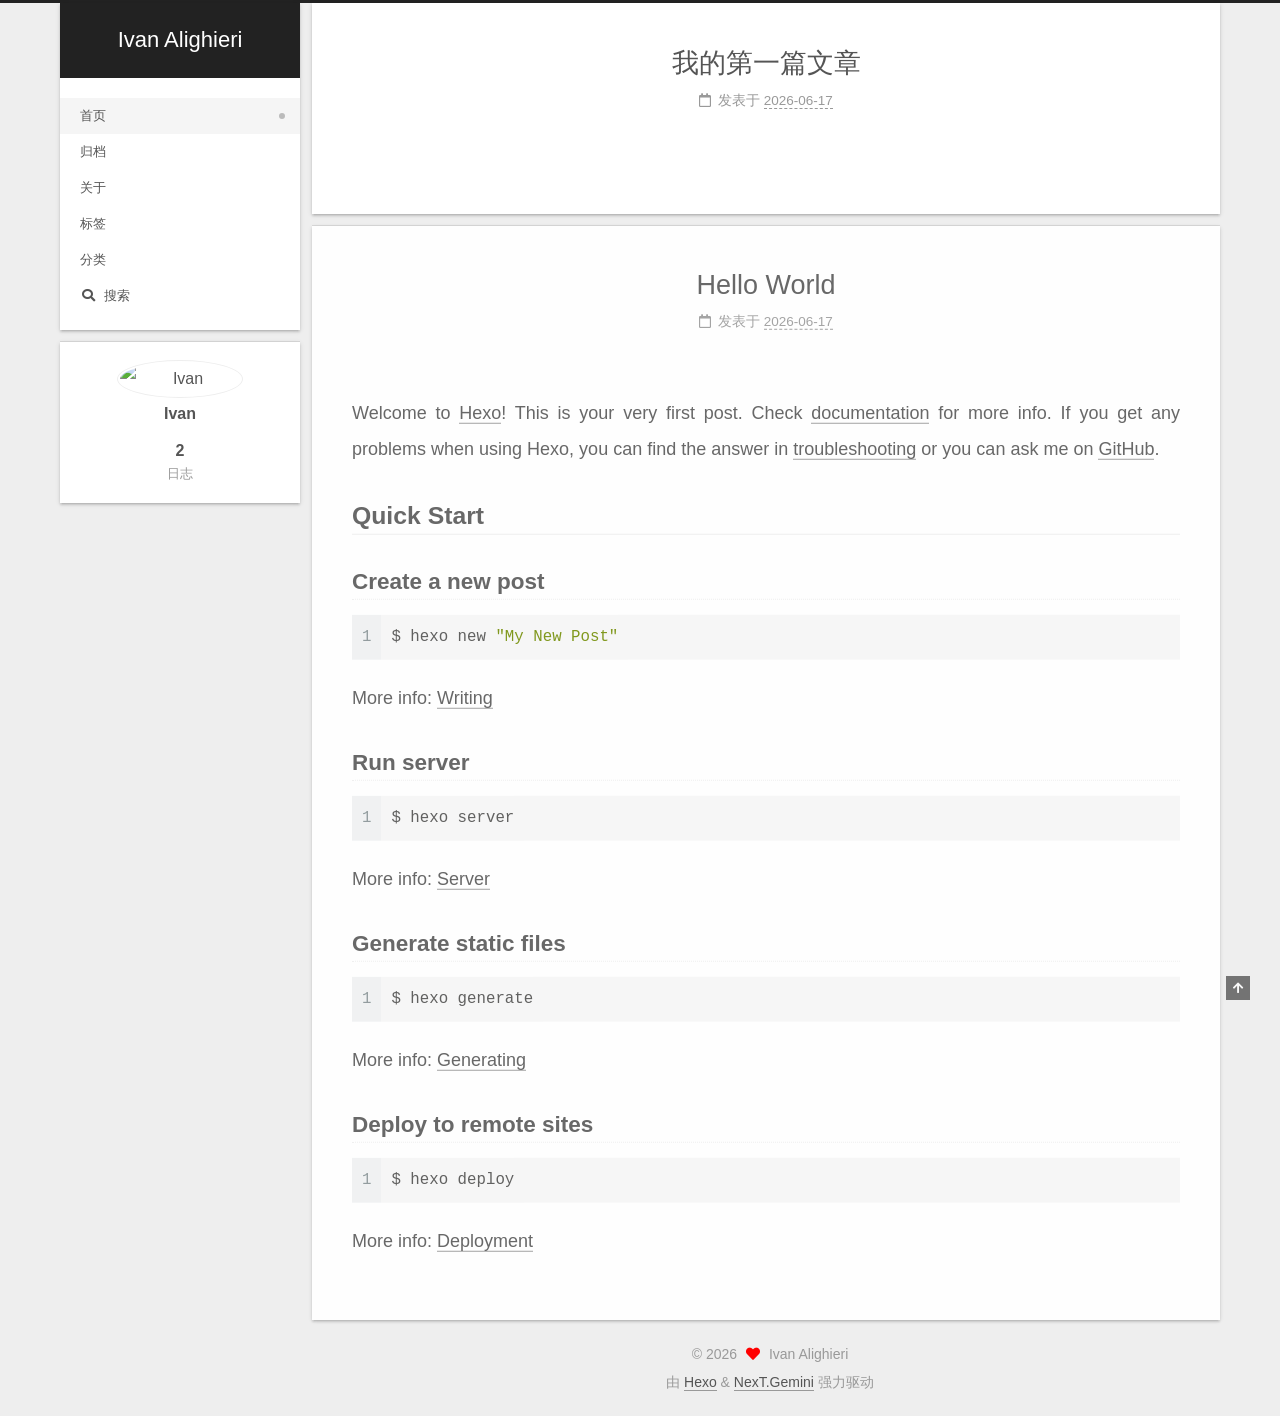
==== commit 29941f98: "Site updated: 2026-06-18 11:35:35" ====
--- a/index.html
+++ b/index.html
@@ -17,7 +17,7 @@
 
 <script id="hexo-configurations">
     var NexT = window.NexT || {};
-    var CONFIG = {"hostname":"example.com","root":"/","scheme":"Gemini","version":"7.8.0","exturl":false,"sidebar":{"position":"left","display":"post","padding":18,"offset":12,"onmobile":false},"copycode":{"enable":false,"show_result":false,"style":null},"back2top":{"enable":true,"sidebar":false,"scrollpercent":false},"bookmark":{"enable":false,"color":"#222","save":"auto"},"fancybox":false,"mediumzoom":false,"lazyload":false,"pangu":false,"comments":{"style":"tabs","active":null,"storage":true,"lazyload":false,"nav":null},"algolia":{"hits":{"per_page":10},"labels":{"input_placeholder":"Search for Posts","hits_empty":"We didn't find any results for the search: ${query}","hits_stats":"${hits} results found in ${time} ms"}},"localsearch":{"enable":false,"trigger":"auto","top_n_per_article":1,"unescape":false,"preload":false},"motion":{"enable":true,"async":false,"transition":{"post_block":"fadeIn","post_header":"slideDownIn","post_body":"slideDownIn","coll_header":"slideLeftIn","sidebar":"slideUpIn"}}};
+    var CONFIG = {"hostname":"example.com","root":"/","scheme":"Gemini","version":"7.8.0","exturl":false,"sidebar":{"position":"left","display":"post","padding":18,"offset":12,"onmobile":false},"copycode":{"enable":false,"show_result":false,"style":null},"back2top":{"enable":true,"sidebar":false,"scrollpercent":false},"bookmark":{"enable":false,"color":"#222","save":"auto"},"fancybox":false,"mediumzoom":false,"lazyload":false,"pangu":false,"comments":{"style":"tabs","active":null,"storage":true,"lazyload":false,"nav":null},"algolia":{"hits":{"per_page":10},"labels":{"input_placeholder":"Search for Posts","hits_empty":"We didn't find any results for the search: ${query}","hits_stats":"${hits} results found in ${time} ms"}},"localsearch":{"enable":true,"trigger":"auto","top_n_per_article":1,"unescape":false,"preload":false},"motion":{"enable":true,"async":false,"transition":{"post_block":"fadeIn","post_header":"slideDownIn","post_body":"slideDownIn","coll_header":"slideLeftIn","sidebar":"slideUpIn"}}};
   </script>
 
   <meta property="og:type" content="website">
@@ -99,6 +99,7 @@
 
   <div class="site-nav-right">
     <div class="toggle popup-trigger">
+        <i class="fa fa-search fa-fw fa-lg"></i>
     </div>
   </div>
 </div>
@@ -133,11 +134,38 @@
     <a href="/categories/" rel="section"><i class="th fa-fw"></i>分类</a>
 
   </li>
+      <li class="menu-item menu-item-search">
+        <a role="button" class="popup-trigger"><i class="fa fa-search fa-fw"></i>搜索
+        </a>
+      </li>
   </ul>
 </nav>
 
 
 
+  <div class="search-pop-overlay">
+    <div class="popup search-popup">
+        <div class="search-header">
+  <span class="search-icon">
+    <i class="fa fa-search"></i>
+  </span>
+  <div class="search-input-container">
+    <input autocomplete="off" autocapitalize="off"
+           placeholder="搜索..." spellcheck="false"
+           type="search" class="search-input">
+  </div>
+  <span class="popup-btn-close">
+    <i class="fa fa-times-circle"></i>
+  </span>
+</div>
+<div id="search-result">
+  <div id="no-result">
+    <i class="fa fa-spinner fa-pulse fa-5x fa-fw"></i>
+  </div>
+</div>
+
+    </div>
+  </div>
 
 </div>
     </header>
@@ -426,6 +454,10 @@
 
 
 
+  
+<script src="/js/local-search.js"></script>
+
+
 
 
 
--- a/css/main.css
+++ b/css/main.css
@@ -1197,7 +1197,7 @@
 }
 .links-of-author a::before,
 .links-of-author span.exturl::before {
-  background: #af70bd;
+  background: #50bd75;
   border-radius: 50%;
   content: ' ';
   display: inline-block;
@@ -2180,6 +2180,106 @@
 .tag-cloud a:hover {
   color: var(--link-hover-color) !important;
 }
+.search-pop-overlay {
+  background: rgba(0,0,0,0);
+  height: 100%;
+  left: 0;
+  position: fixed;
+  top: 0;
+  transition: visibility 0s linear 0.2s, background 0.2s;
+  visibility: hidden;
+  width: 100%;
+  z-index: 1400;
+}
+.search-pop-overlay.search-active {
+  background: rgba(0,0,0,0.3);
+  transition: background 0.2s;
+  visibility: visible;
+}
+.search-popup {
+  background: var(--card-bg-color);
+  border-radius: 5px;
+  height: 80%;
+  left: calc(50% - 350px);
+  position: fixed;
+  top: 10%;
+  transform: scale(0);
+  transition: transform 0.2s;
+  width: 700px;
+  z-index: 1500;
+}
+.search-active .search-popup {
+  transform: scale(1);
+}
+@media (max-width: 767px) {
+  .search-popup {
+    border-radius: 0;
+    height: 100%;
+    left: 0;
+    margin: 0;
+    top: 0;
+    width: 100%;
+  }
+}
+.search-popup .search-icon,
+.search-popup .popup-btn-close {
+  color: #999;
+  font-size: 18px;
+  padding: 0 10px;
+}
+.search-popup .popup-btn-close {
+  cursor: pointer;
+}
+.search-popup .popup-btn-close:hover .fa {
+  color: #222;
+}
+.search-popup .search-header {
+  background: #eee;
+  border-top-left-radius: 5px;
+  border-top-right-radius: 5px;
+  display: flex;
+  padding: 5px;
+}
+.search-popup input.search-input {
+  background: transparent;
+  border: 0;
+  outline: 0;
+  width: 100%;
+}
+.search-popup input.search-input::-webkit-search-cancel-button {
+  display: none;
+}
+.search-popup .search-input-container {
+  flex-grow: 1;
+  padding: 2px;
+}
+.search-popup ul.search-result-list {
+  margin: 0 5px;
+  padding: 0;
+  width: 100%;
+}
+.search-popup p.search-result {
+  border-bottom: 1px dashed #ccc;
+  padding: 5px 0;
+}
+.search-popup a.search-result-title {
+  font-weight: bold;
+}
+.search-popup .search-keyword {
+  border-bottom: 1px dashed #ff2a2a;
+  color: #ff2a2a;
+  font-weight: bold;
+}
+.search-popup #search-result {
+  display: flex;
+  height: calc(100% - 55px);
+  overflow: auto;
+  padding: 5px 25px;
+}
+.search-popup #no-result {
+  color: #ccc;
+  margin: auto;
+}
 .header {
   margin: 0 auto;
   position: relative;
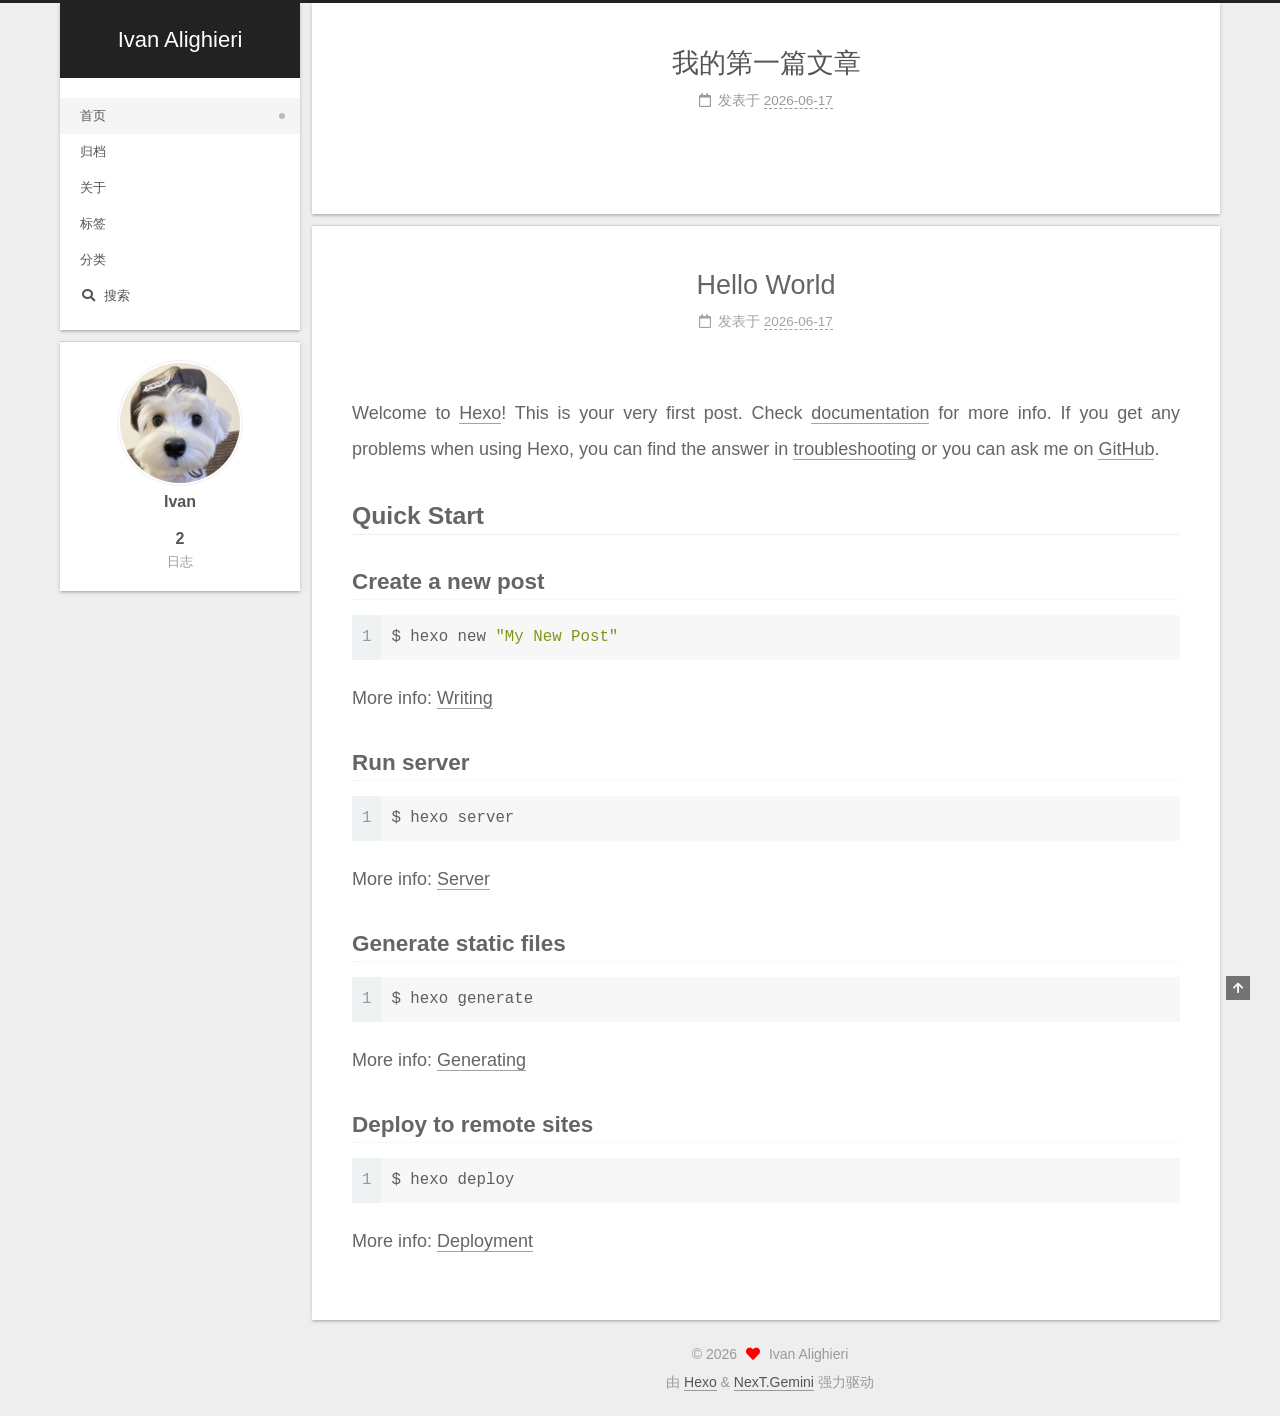
==== commit b9ce74e8: "Site updated: 2026-06-18 11:40:43" ====
--- a/index.html
+++ b/index.html
@@ -192,7 +192,7 @@
     <link itemprop="mainEntityOfPage" href="http://example.com/2026/06/17/%E6%88%91%E7%9A%84%E7%AC%AC%E4%B8%80%E7%AF%87%E6%96%87%E7%AB%A0/">
 
     <span hidden itemprop="author" itemscope itemtype="http://schema.org/Person">
-      <meta itemprop="image" content="/images/avatar.jpeg%20If%20true,%20the%20avatar%20will%20be%20dispalyed%20in%20circle.">
+      <meta itemprop="image" content="/images/avatar.jpeg">
       <meta itemprop="name" content="Ivan">
       <meta itemprop="description" content="">
     </span>
@@ -249,7 +249,7 @@
     <link itemprop="mainEntityOfPage" href="http://example.com/2026/06/17/hello-world/">
 
     <span hidden itemprop="author" itemscope itemtype="http://schema.org/Person">
-      <meta itemprop="image" content="/images/avatar.jpeg%20If%20true,%20the%20avatar%20will%20be%20dispalyed%20in%20circle.">
+      <meta itemprop="image" content="/images/avatar.jpeg">
       <meta itemprop="name" content="Ivan">
       <meta itemprop="description" content="">
     </span>
@@ -372,7 +372,7 @@
       <div class="site-overview-wrap sidebar-panel">
         <div class="site-author motion-element" itemprop="author" itemscope itemtype="http://schema.org/Person">
     <img class="site-author-image" itemprop="image" alt="Ivan"
-      src="/images/avatar.jpeg%20If%20true,%20the%20avatar%20will%20be%20dispalyed%20in%20circle.">
+      src="/images/avatar.jpeg">
   <p class="site-author-name" itemprop="name">Ivan</p>
   <div class="site-description" itemprop="description"></div>
 </div>
--- a/css/main.css
+++ b/css/main.css
@@ -1197,7 +1197,7 @@
 }
 .links-of-author a::before,
 .links-of-author span.exturl::before {
-  background: #50bd75;
+  background: #e2ff2e;
   border-radius: 50%;
   content: ' ';
   display: inline-block;
